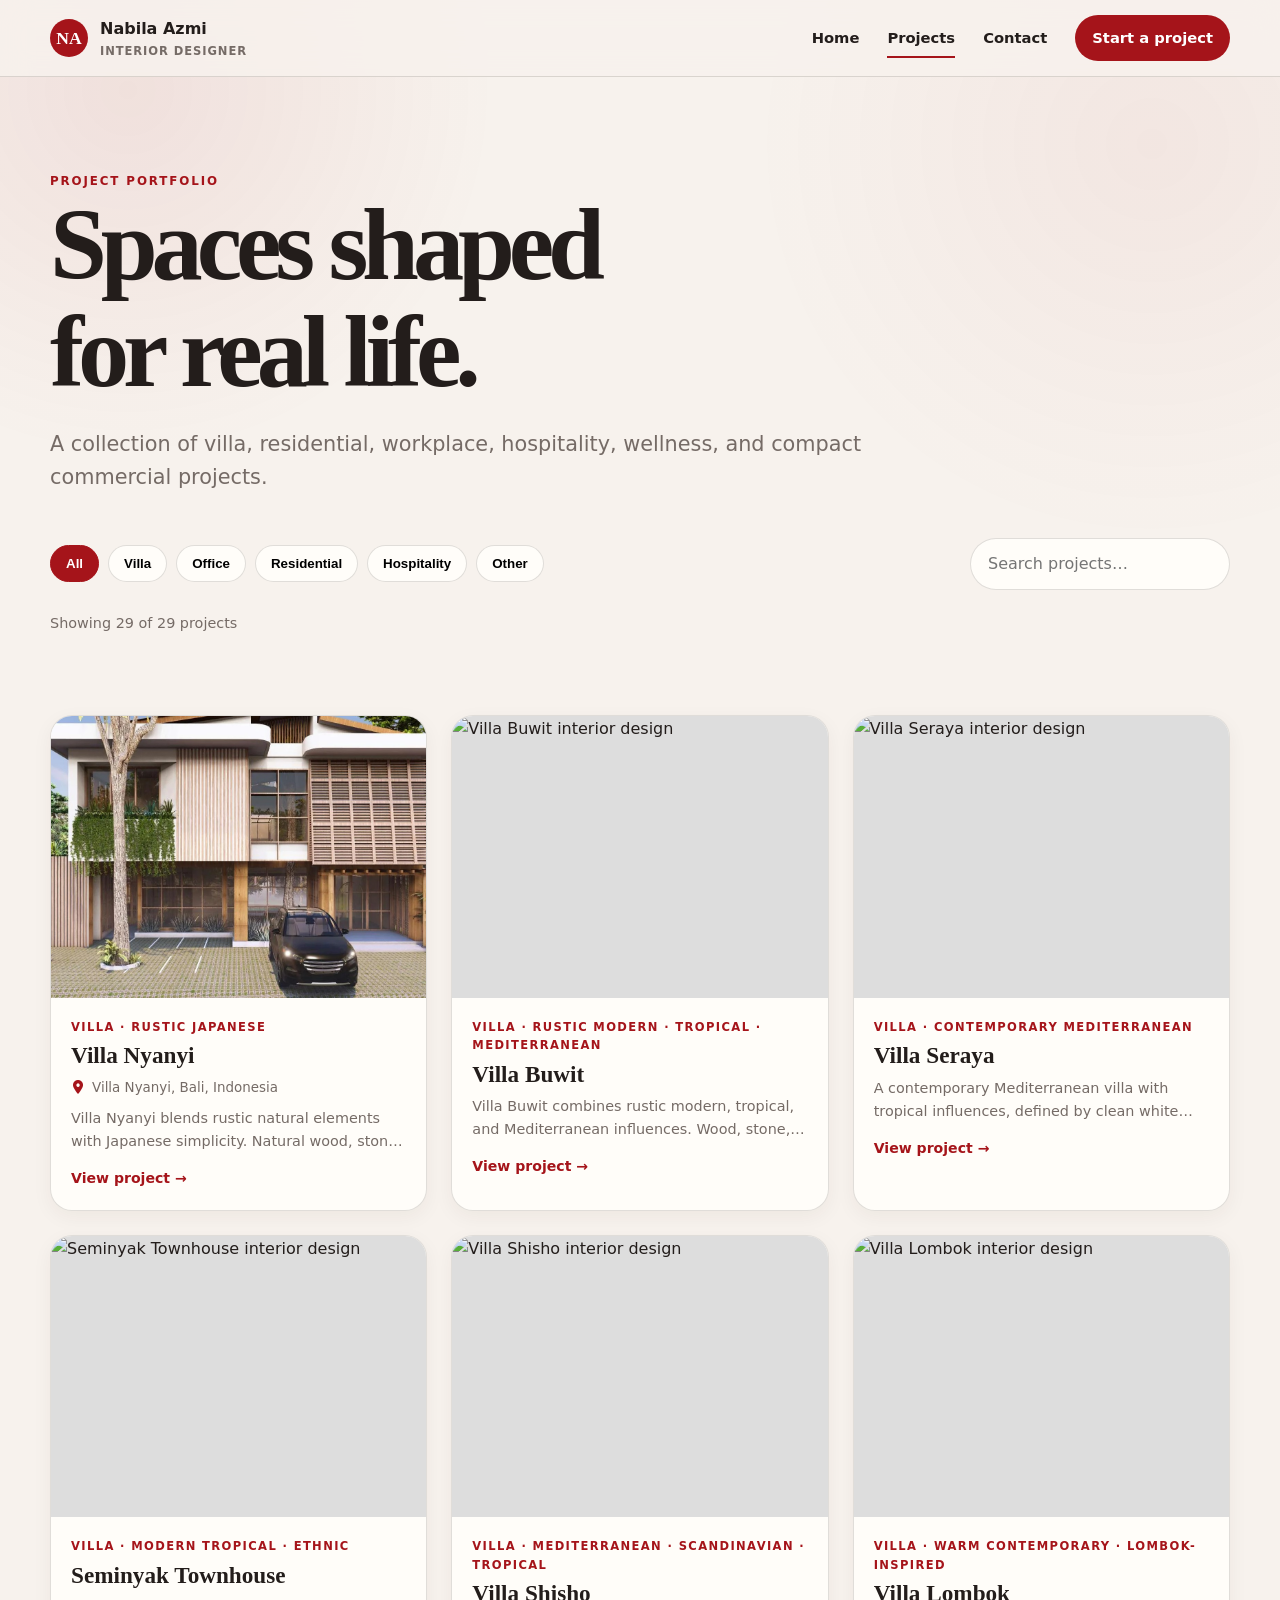
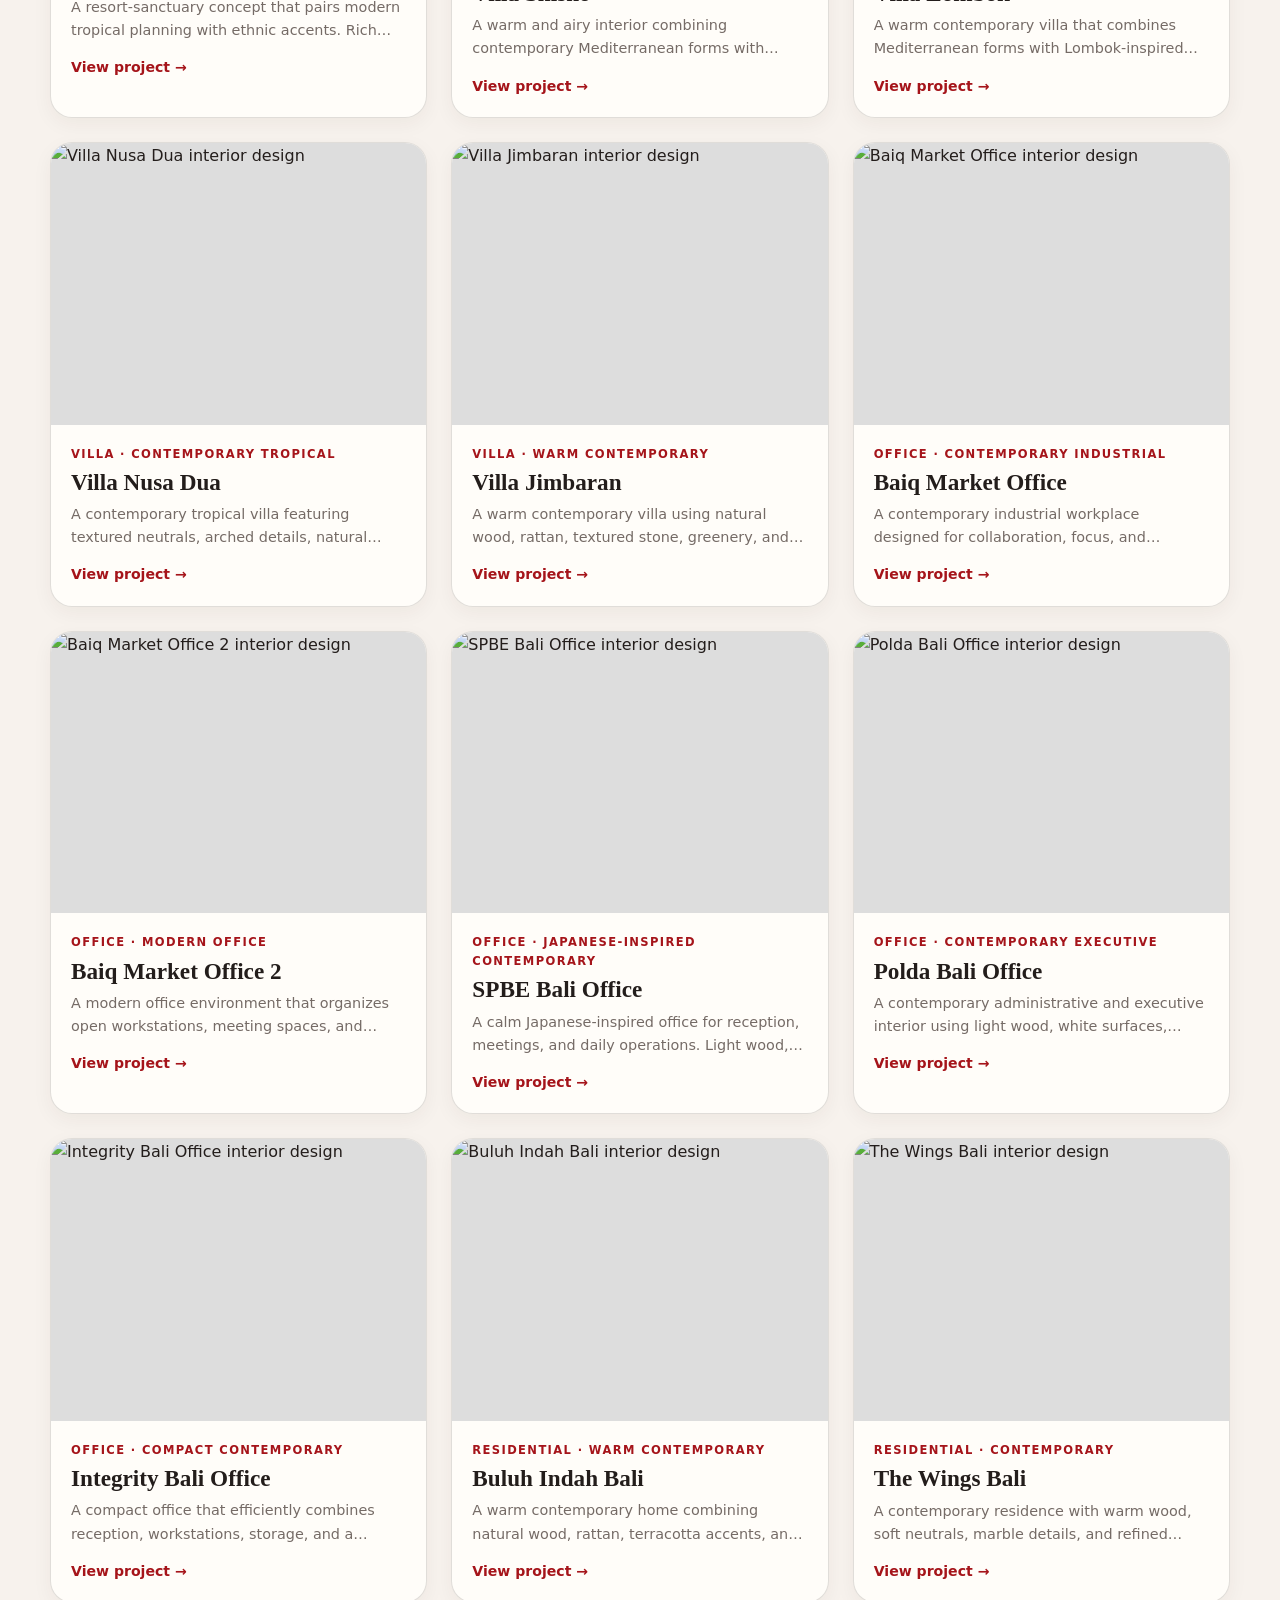
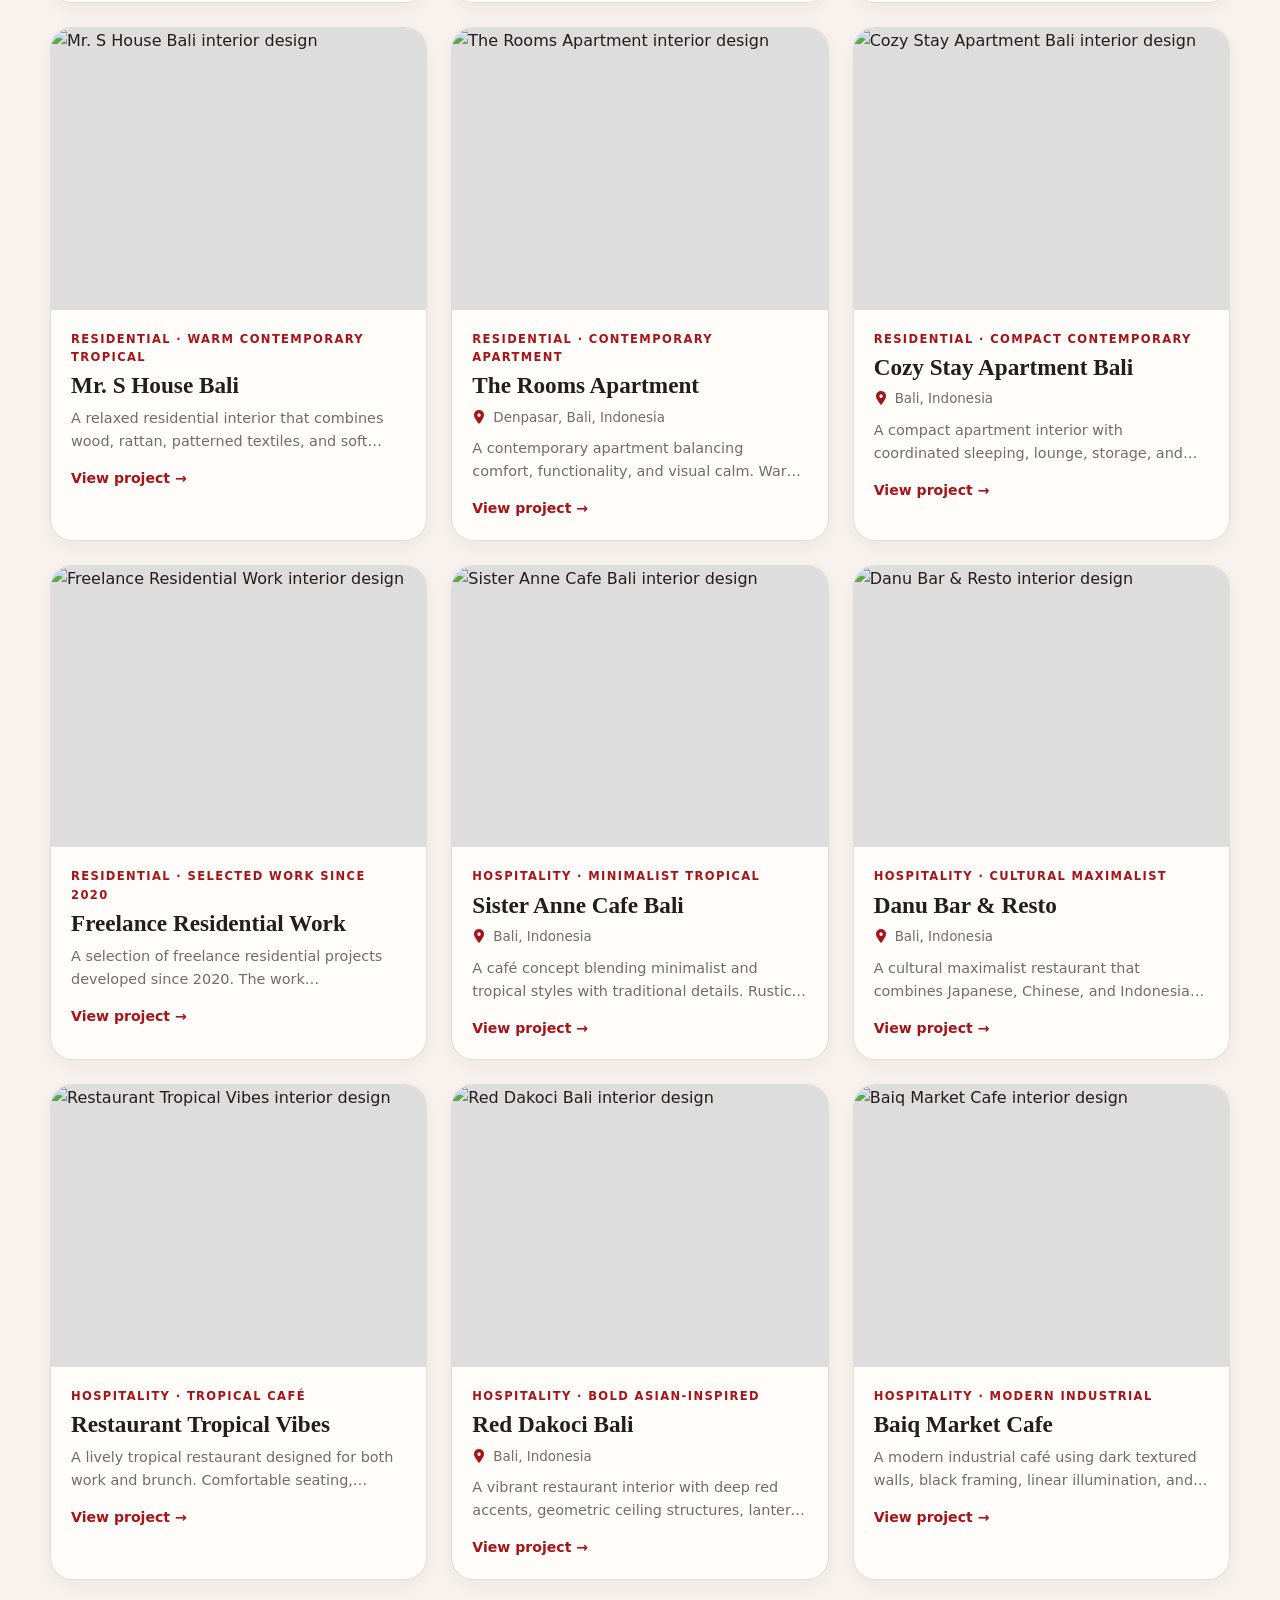
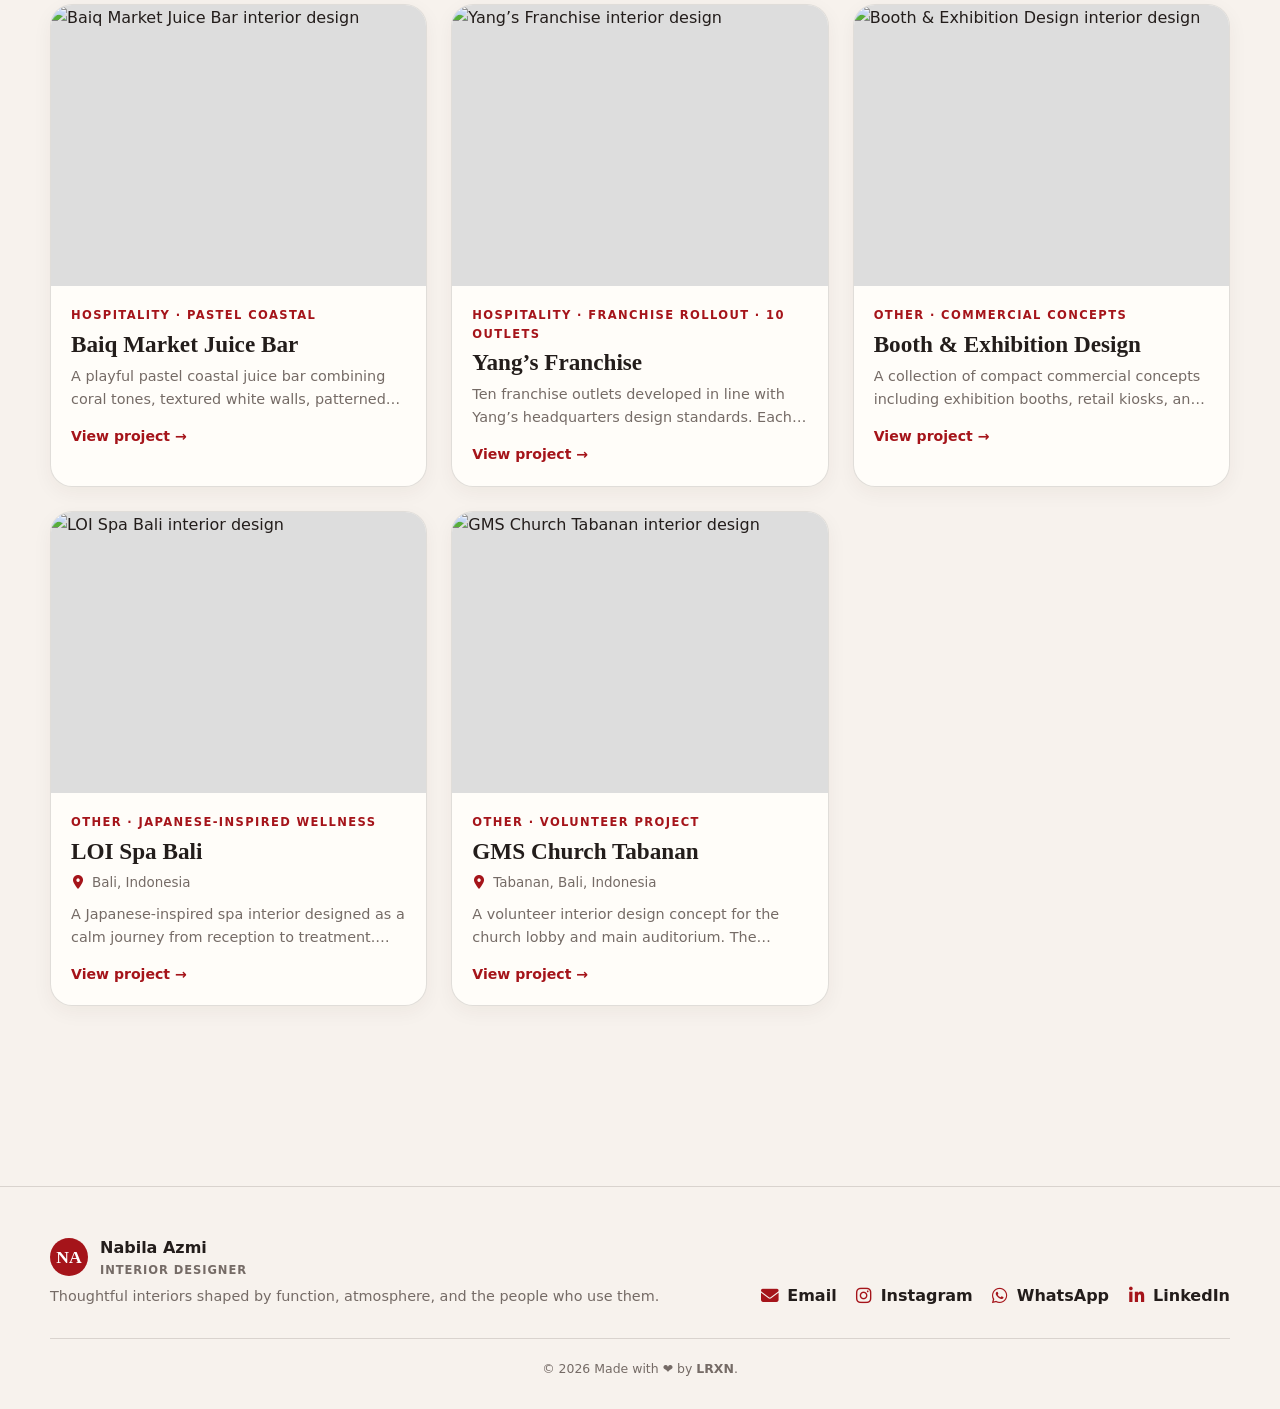
==== projects/index.html @ 2427ec19 "Project location update" ====
<!doctype html>
<html lang="en">
 <head>
  <meta charset="utf-8"/>
  <meta content="width=device-width,initial-scale=1" name="viewport"/>
  <meta content="Explore villa, office, residential, hospitality, and commercial interior design projects by Nabila Azmi." name="description"/>
  <meta content="#a5141a" name="theme-color"/>
  <title>
   Projects — Nabila Azmi
  </title>
  <link href="/assets/styles.css" rel="stylesheet"/>
  <link
   href="https://cdn.jsdelivr.net/npm/@fortawesome/fontawesome-free@6.7.2/css/all.min.css"
   rel="stylesheet"
  />
 </head>
 <body>
  <!-- Site header and navigation -->
  <header class="site-header">
   <div class="container nav">
    <a class="brand" href="/">
     <span class="brand-mark">
      NA
     </span>
     <span>
      Nabila Azmi
      <small>
       Interior Designer
      </small>
     </span>
    </a>
    <button aria-expanded="false" aria-label="Open navigation" class="menu-btn">
     ☰
    </button>
    <nav aria-label="Primary navigation" class="nav-links">
     <a href="/">
      Home
     </a>
     <a aria-current="page" href="/projects/">
      Projects
     </a>
     <a href="/contact/">
      Contact
     </a>
     <a class="nav-cta" href="/contact/">
      Start a project
     </a>
    </nav>
   </div>
  </header>
  <main>
   <!-- Page Hero -->
   <section class="page-hero">
    <div class="container">
     <div class="eyebrow">
      Project portfolio
     </div>
     <h1>
      Spaces shaped for real life.
     </h1>
     <p class="lead">
      A collection of villa, residential, workplace, hospitality, wellness, and compact commercial projects.
     </p>
     <div class="project-toolbar">
      <div aria-label="Filter projects" class="filters" id="projectFilters" role="group">
       <!-- Category buttons are generated automatically from assets/projects.js. -->
      </div>
      <input aria-label="Search projects" class="search" id="projectSearch" placeholder="Search projects…" type="search"/>
     </div>
     <div class="results-count" id="resultsCount">
     </div>
    </div>
   </section>
   <!-- Section -->
   <section class="section" style="padding-top:25px">
    <div class="container">
     <div class="project-grid" id="projectGrid">
     </div>
    </div>
   </section>
  </main>
  <dialog class="dialog" id="projectDialog">
   <button aria-label="Close project" class="dialog-close">
    ×
   </button>
   <div class="dialog-layout">
    <div class="dialog-gallery">
     <div class="dialog-main">
      <img alt="" id="dialogImage"/>
     </div>
     <div class="thumbs" id="dialogThumbs">
     </div>
    </div>
    <div class="dialog-copy">
     <div class="project-meta" id="dialogCategory">
     </div>
     <h2 id="dialogTitle">
     </h2>
     <span class="dialog-style" id="dialogStyle">
     </span>
     <a
        class="dialog-location"
        hidden
        id="dialogLocation"
        target="_blank"
        rel="noopener noreferrer"
        aria-label="Open project location in Google Maps"
        >
        <i aria-hidden="true" class="fa-solid fa-location-dot"></i>
        <span></span>
     </a>
     <p id="dialogDescription">
     </p>
     <div class="dialog-nav">
      <button aria-label="Previous project" class="icon-btn" id="prevProject">
       ←
      </button>
      <button aria-label="Next project" class="icon-btn" id="nextProject">
       →
      </button>
     </div>
    </div>
   </div>
  </dialog>
  <!-- Site footer -->
  <footer class="footer">
   <div class="container">
    <div class="footer-grid">
     <div>
      <a class="brand" href="/">
       <span class="brand-mark">
        NA
       </span>
       <span>
        Nabila Azmi
        <small>
         Interior Designer
        </small>
       </span>
      </a>
      <p>
       Thoughtful interiors shaped by function, atmosphere, and the people who use them.
      </p>
     </div>
     <div aria-label="Social links" class="socials">
      <a aria-label="Send Nabila an email" href="mailto:nabilaazmidew770@gmail.com">
       <i aria-hidden="true" class="fa-solid fa-envelope"></i>
       <span>Email</span>
      </a>
      <a aria-label="Visit Nabila's Instagram" href="https://instagram.com/nbilaazmiii" rel="noopener noreferrer" target="_blank">
       <i aria-hidden="true" class="fa-brands fa-instagram"></i>
       <span>Instagram</span>
      </a>
      <a aria-label="Contact Nabila on WhatsApp" href="https://wa.me/6281224965706" rel="noopener noreferrer" target="_blank">
       <i aria-hidden="true" class="fa-brands fa-whatsapp"></i>
       <span>WhatsApp</span>
      </a>
      <a aria-label="Visit Nabila's LinkedIn profile" href="https://www.linkedin.com/in/nabila-azmi-10a50522a/" rel="noopener noreferrer" target="_blank">
       <i aria-hidden="true" class="fa-brands fa-linkedin-in"></i>
       <span>LinkedIn</span>
      </a>
     </div>
    </div>
    <div class="copyright">
     ©
     <span data-year="">
     </span>
     Made with ❤️ by <a href="https://www.instagram.com/larxion0/" target="_blank">LRXN</a>.
    </div>
   </div>
  </footer>
  <script src="/assets/projects.js">
  </script>
  <script src="/assets/script.js">
  </script>
 </body>
</html>
---- assets/styles.css ----
:root {
  --bg: #f7f2ed;
  --surface: #fffdf9;
  --text: #231d1b;
  --muted: #756b66;
  --accent: #a5141a;
  --accent-dark: #781014;
  --line: rgba(35,29,27,.14);
  --shadow: 0 20px 55px rgba(55,25,19,.12);
  --radius: 24px;
  --max: 1180px;
}

* {
  box-sizing:border-box
}

html {
  scroll-behavior:smooth
}

body {
  margin: 0;
  background: var(--bg);
  color: var(--text);
  font-family: Inter,ui-sans-serif,system-ui,-apple-system,BlinkMacSystemFont,"Segoe UI",sans-serif;
  line-height:1.6
}

body::before {
  content: "";
  position: fixed;
  inset: 0;
  pointer-events: none;
  z-index: -2;
  background:radial-gradient(circle at 10% 10%,rgba(165,20,26,.08),transparent 23rem),radial-gradient(circle at 90% 16%,rgba(165,20,26,.05),transparent 25rem)
}

a {
  color: inherit;
  text-decoration:none
}

img {
  max-width: 100%;
  display:block
}

.container {
  width: min(calc(100% - 40px),var(--max));
  margin-inline:auto
}

.eyebrow {
  text-transform: uppercase;
  letter-spacing: .16em;
  font-size: .74rem;
  font-weight: 800;
  color:var(--accent)
}

h1,h2,h3 {
  font-family: Georgia,"Times New Roman",serif;
  line-height: 1.05;
  margin:0
}

h1 {
  font-size: clamp(3.2rem,8vw,7.4rem);
  letter-spacing:-.06em
}

h2 {
  font-size: clamp(2.2rem,5vw,4rem);
  letter-spacing:-.04em
}

h3 {
  font-size:1.45rem
}

.lead {
  font-size: clamp(1.05rem,2vw,1.3rem);
  color: var(--muted);
  max-width:62ch
}

.section {
  padding:100px 0
}

.section-head {
  display: flex;
  align-items: end;
  justify-content: space-between;
  gap: 30px;
  margin-bottom:42px
}

.section-head p {
  max-width: 48ch;
  color: var(--muted);
  margin:0
}

.site-header {
  position: sticky;
  top: 0;
  z-index: 40;
  background: rgba(247,242,237,.86);
  backdrop-filter: blur(15px);
  border-bottom:1px solid var(--line)
}

.nav {
  height: 76px;
  display: flex;
  align-items: center;
  justify-content:space-between
}

.brand {
  display: flex;
  align-items: center;
  gap: 12px;
  font-weight:800
}

.brand-mark {
  width: 38px;
  height: 38px;
  border-radius: 50%;
  background: var(--accent);
  color: white;
  display: grid;
  place-items: center;
  font-family: Georgia,serif;
  font-size:1.1rem
}

.brand small {
  display: block;
  color: var(--muted);
  font-weight: 600;
  font-size: .72rem;
  letter-spacing: .08em;
  text-transform:uppercase
}

.nav-links {
  display: flex;
  align-items: center;
  gap: 28px;
  font-weight: 700;
  font-size:.92rem
}

.nav-links a {
  position:relative
}

.nav-links a::after {
  content: "";
  position: absolute;
  left: 0;
  right: 100%;
  bottom: -8px;
  height: 2px;
  background: var(--accent);
  transition:.25s
}

.nav-links a:hover::after,.nav-links a[aria-current="page"]::after {
  right:0
}

.nav-cta {
  background: var(--accent);
  color: white!important;
  padding: 11px 17px;
  border-radius:999px
}

.nav-cta::after {
  display:none
}

.menu-btn {
  display: none;
  background: none;
  border: 0;
  font-size:1.5rem
}

.hero {
  min-height: calc(100vh - 76px);
  display: grid;
  align-items: center;
  padding: 70px 0 90px;
  overflow:hidden
}

.hero-grid {
  display: grid;
  grid-template-columns: 1.02fr .98fr;
  gap: 65px;
  align-items:center
}

.hero h1 em {
  color: var(--accent);
  font-weight:400
}

.hero-copy p {
  margin:26px 0 32px
}

.actions {
  display: flex;
  gap: 12px;
  flex-wrap:wrap
}

.btn {
  display: inline-flex;
  align-items: center;
  justify-content: center;
  gap: 9px;
  padding: 14px 20px;
  border-radius: 999px;
  font-weight: 800;
  border: 1px solid var(--text);
  transition: .25s;
  cursor:pointer
}

.btn-primary {
  background: var(--accent);
  border-color: var(--accent);
  color:white
}

.btn:hover {
  transform: translateY(-2px);
  box-shadow:0 12px 25px rgba(72,28,24,.14)
}

.btn-ghost {
  background:transparent
}

.hero-collage {
  position: relative;
  height:min(67vw,660px)
}

.hero-card {
  position: absolute;
  border-radius: 30px;
  overflow: hidden;
  box-shadow: var(--shadow);
  border: 8px solid var(--surface);
  background:#ddd
}

.hero-card img {
  width: 100%;
  height: 100%;
  object-fit:cover
}

.hero-card.one {
  width: 72%;
  height: 70%;
  right: 0;
  top:0
}

.hero-card.two {
  width: 54%;
  height: 49%;
  left: 0;
  bottom:2%
}

.hero-card.three {
  width: 42%;
  height: 38%;
  right: 5%;
  bottom:0
}

.hero-badge {
  position: absolute;
  left: 4%;
  top: 4%;
  width: 132px;
  height: 132px;
  background: var(--accent);
  color: #fff;
  border-radius: 50%;
  display: grid;
  place-items: center;
  text-align: center;
  font-family: Georgia,serif;
  font-style: italic;
  transform: rotate(-9deg);
  box-shadow:var(--shadow)
}

.dot-band {
  background-color: var(--accent);
  background-image: radial-gradient(rgba(255,255,255,.12) 1px,transparent 1px);
  background-size: 18px 18px;
  color: #fff;
  padding:34px 0
}

.stats {
  display: grid;
  grid-template-columns: repeat(4,1fr);
  gap:20px
}

.stat strong {
  display: block;
  font-family: Georgia,serif;
  font-size:2.25rem
}

.stat span {
  opacity: .82;
  font-size:.9rem
}

.about-grid {
  display: grid;
  grid-template-columns: .78fr 1.22fr;
  gap: 70px;
  align-items:center
}

.portrait {
  position: relative;
}

.portrait::before {
  content: "";
  position: absolute;
  inset: 10px;
  border: 5px solid var(--accent);
  border-radius: 32px;
}

.portrait img {
  position: relative;
  border-radius: 32px;
  aspect-ratio: 4/5;
  object-fit: cover;
  filter: saturate(.85);
  box-shadow:var(--shadow)
}

.about-copy h2 {
  margin:10px 0 25px
}

.capabilities {
  display: grid;
  grid-template-columns: repeat(2,1fr);
  gap: 13px;
  margin-top:32px
}

.capability {
  padding: 18px;
  border: 1px solid var(--line);
  background: rgba(255,255,255,.55);
  border-radius:16px
}

.capability strong {
  display: block;
  margin-bottom:4px
}

.capability span {
  font-size: .9rem;
  color:var(--muted)
}

.project-grid {
  display: grid;
  grid-template-columns: repeat(3,1fr);
  gap:24px
}

.project-card {
  border: 1px solid var(--line);
  border-radius: 22px;
  overflow: hidden;
  background: var(--surface);
  box-shadow: 0 6px 20px rgba(50,30,24,.05);
  transition: .28s;
  cursor:pointer
}

.project-card:hover {
  transform: translateY(-6px);
  box-shadow:var(--shadow)
}

.project-media {
  aspect-ratio: 4/3;
  overflow: hidden;
  background:#ddd
}

.project-media img {
  width: 100%;
  height: 100%;
  object-fit: cover;
  transition:.5s
}

.project-card:hover .project-media img {
  transform:scale(1.04)
}

.project-body {
  padding:20px
}

.project-meta {
  font-size: .72rem;
  text-transform: uppercase;
  letter-spacing: .12em;
  color: var(--accent);
  font-weight: 800;
  margin-bottom:7px
}

.project-body p {
  color: var(--muted);
  font-size: .9rem;
  margin: 9px 0 0;
  display: -webkit-box;
  -webkit-line-clamp: 2;
  -webkit-box-orient: vertical;
  overflow:hidden
}

.view-link {
  margin-top: 14px;
  font-weight: 800;
  font-size: .88rem;
  color:var(--accent)
}

.experience {
  display: grid;
  grid-template-columns: .8fr 1.2fr;
  gap:65px
}

.timeline {
  border-left: 1px solid var(--line);
  padding-left:30px
}

.timeline-item {
  position: relative;
  padding:0 0 31px
}

.timeline-item::before {
  content: "";
  position: absolute;
  left: -36px;
  top: 7px;
  width: 11px;
  height: 11px;
  border-radius: 50%;
  background: var(--accent);
  box-shadow:0 0 0 6px var(--bg)
}

.timeline-item small {
  color: var(--accent);
  font-weight:800
}

.timeline-item h3 {
  font-size: 1.25rem;
  margin:5px 0
}

.timeline-item p {
  color: var(--muted);
  margin:0
}

.cta-panel {
  background: var(--text);
  color: white;
  border-radius: 34px;
  padding: clamp(35px,6vw,70px);
  display: grid;
  grid-template-columns: 1.2fr .8fr;
  gap: 30px;
  align-items: end;
  overflow: hidden;
  position:relative
}

.cta-panel::after {
  content: "";
  position: absolute;
  width: 320px;
  height: 320px;
  border: 70px solid rgba(255,255,255,.05);
  border-radius: 50%;
  right: -100px;
  top:-120px
}

.cta-panel p {
  color: rgba(255,255,255,.68);
  max-width:54ch
}

.cta-panel .actions {
  justify-content:flex-end
}

.cta-panel .btn {
  border-color: white;
  color:white
}

.cta-panel .btn-primary {
  border-color:var(--accent)
}

.page-hero {
  padding:95px 0 55px
}

.page-hero h1 {
  max-width:12ch
}

.page-hero .lead {
  margin-top:22px
}

.filters {
  display: flex;
  gap: 9px;
  flex-wrap: wrap;
  margin:30px 0
}

.filter-btn {
  border: 1px solid var(--line);
  background: var(--surface);
  padding: 10px 15px;
  border-radius: 999px;
  font-weight: 800;
  cursor:pointer
}

.filter-btn.active {
  background: var(--accent);
  color: #fff;
  border-color:var(--accent)
}

.project-toolbar {
  display: flex;
  justify-content: space-between;
  align-items: center;
  gap:20px
}

.search {
  min-width: 260px;
  border: 1px solid var(--line);
  border-radius: 999px;
  background: var(--surface);
  padding: 12px 17px;
  font:inherit
}

.results-count {
  color: var(--muted);
  font-size:.9rem
}

.dialog {
  width: min(1100px, calc(100vw - 32px));
  height: min(720px, calc(100dvh - 32px));
  max-height: none;
  padding: 0;
  border: 0;
  border-radius: 28px;
  background: var(--surface);
  box-shadow: 0 30px 100px rgba(0, 0, 0, 0.32);
  overflow: hidden;
}

.dialog::backdrop {
  background: rgba(24, 15, 14, 0.72);
  backdrop-filter: blur(4px);
}

html.dialog-open {
  overflow: hidden;
  overscroll-behavior: none;
}

body.dialog-open {
  position: fixed;
  inset: 0;
  width: 100%;
  overflow: hidden;
  overscroll-behavior: none;
}

.dialog-close {
  position: absolute;
  right: 15px;
  top: 15px;
  z-index: 3;
  width: 42px;
  height: 42px;
  border-radius: 50%;
  border: 0;
  background: rgba(255, 255, 255, 0.9);
  font-size: 1.35rem;
  cursor: pointer;
}

.dialog-layout {
  display: grid;
  grid-template-columns: minmax(0, 1.65fr) minmax(340px, 0.75fr);
  height: 100%;
  min-height: 0;
}

.dialog-gallery {
  display: flex;
  flex-direction: column;
  min-width: 0;
  min-height: 0;
  overflow: hidden;
  overscroll-behavior: contain;
  touch-action: none;
  background: #171311;
}

.dialog-main {
  flex: 1;
  min-width: 0;
  min-height: 0;
  display: grid;
  place-items: center;
  overflow: hidden;
  cursor: ns-resize;
}

.dialog-main img {
  width: 100%;
  height: 100%;
  object-fit: contain;
}

.thumbs {
  display: flex;
  flex-shrink: 0;
  gap: 7px;
  padding: 10px;
  overflow-x: auto;
  overflow-y: hidden;
  overscroll-behavior-inline: contain;
}

.thumb {
  width: 78px;
  height: 56px;
  flex: 0 0 auto;
  border: 2px solid transparent;
  padding: 0;
  border-radius: 8px;
  overflow: hidden;
  cursor: pointer;
  background: #333;
}

.thumb.active {
  border-color: #fff;
}

.thumb img {
  width: 100%;
  height: 100%;
  object-fit: cover;
}

.dialog-copy {
  display: grid;
  grid-template-rows: auto auto auto auto minmax(0, 1fr) auto;
  min-width: 0;
  min-height: 0;
  padding: 55px 36px 28px;
  overflow: hidden;
}

.dialog-copy h2 {
  font-size: clamp(2rem, 3vw, 2.5rem);
  line-height: 1;
  overflow-wrap: normal;
}

.dialog-copy p {
  min-height: 0;
  margin: 0;
  padding-right: 8px;
  overflow-y: auto;
  overflow-x: hidden;
  overscroll-behavior: contain;
  scrollbar-gutter: stable;
  touch-action: pan-y;
  color: var(--muted);
}

.dialog-style {
  display: inline-block;
  margin: 16px 0;
  padding: 7px 10px;
  background: rgba(165, 20, 26, 0.08);
  color: var(--accent);
  border-radius: 8px;
  font-size: 0.8rem;
  font-weight: 800;
}

.dialog-nav {
  display: flex;
  flex-shrink: 0;
  gap: 8px;
  margin-top: 0;
  padding-top: 20px;
  background: var(--surface);
}

.icon-btn {
  width: 44px;
  height: 44px;
  border-radius: 50%;
  border: 1px solid var(--line);
  background: transparent;
  cursor: pointer;
  font-size: 1.1rem;
}

.contact-grid {
  display: grid;
  grid-template-columns: .8fr 1.2fr;
  gap: 70px;
  align-items:start
}

.contact-grid-details {
  grid-template-columns: minmax(0, .9fr) minmax(360px, 1.1fr);
  align-items: stretch;
}

.contact-intro {
  padding: 24px 0;
}

.contact-panel {
  background: var(--surface);
  border: 1px solid var(--line);
  padding: 38px;
  border-radius: 26px;
  box-shadow: var(--shadow);
}

.contact-panel .contact-list {
  margin-bottom: 0;
}

.contact-panel .contact-item:first-child {
  border-top: 0;
}

.contact-panel .contact-item {
  padding-left: 0;
  padding-right: 0;
}

.contact-list {
  display: grid;
  gap: 18px;
  margin:30px 0
}

.contact-item {
  padding: 20px;
  border-top:1px solid var(--line)
}

.contact-item span {
  display: block;
  color: var(--muted);
  font-size:.85rem
}

.contact-item a,.contact-item strong {
  font-weight: 800;
  font-size:1.08rem
}

.contact-form {
  background: var(--surface);
  border: 1px solid var(--line);
  padding: 32px;
  border-radius: 26px;
  box-shadow:var(--shadow)
}

.field-grid {
  display: grid;
  grid-template-columns: repeat(2,1fr);
  gap:17px
}

.field {
  display: grid;
  gap: 7px;
  margin-bottom:17px
}

.field.full {
  grid-column:1/-1
}

.field label {
  font-weight: 800;
  font-size:.86rem
}

.field input,.field textarea,.field select {
  width: 100%;
  border: 1px solid var(--line);
  background: #fff;
  padding: 13px 14px;
  border-radius: 12px;
  font:inherit
}

.field textarea {
  min-height: 155px;
  resize:vertical
}

.form-note {
  font-size: .82rem;
  color: var(--muted);
  margin-top:14px
}

.footer {
  padding: 48px 0 30px;
  border-top: 1px solid var(--line);
  margin-top:80px
}

.footer-grid {
  display: flex;
  align-items: flex-end;
  justify-content: space-between;
  gap:30px
}

.footer p {
  color: var(--muted);
  font-size: .9rem;
  margin:6px 0 0
}

.socials {
  display: flex;
  gap: 18px;
  font-weight:800
}

.copyright {
  text-align: center;
  color: var(--muted);
  font-size: .78rem;
  border-top: 1px solid var(--line);
  padding-top: 20px;
  margin-top:30px
}

.reveal {
  opacity: 0;
  transform: translateY(20px);
  transition:.7s
}

.reveal.visible {
  opacity: 1;
  transform:none
}

.empty-state {
  grid-column: 1/-1;
  padding: 60px;
  text-align: center;
  border: 1px dashed var(--line);
  border-radius: 22px;
  color:var(--muted)
}

@media(max-width:900px) {
  .hero-grid,.about-grid,.experience,.contact-grid,.cta-panel,.dialog-layout {
    grid-template-columns:1fr
  }
  .hero {
    min-height:auto
  }
  .hero-copy {
    padding-top:30px
  }
  .hero-collage {
    height:600px
  }
  .stats {
    grid-template-columns:repeat(2,1fr)
  }
  .project-grid {
    grid-template-columns:repeat(2,1fr)
  }
  .cta-panel .actions {
    justify-content:flex-start
  }
  .dialog {
    width: calc(100vw - 20px);
    height: calc(100dvh - 20px);
  }
  .dialog-layout {
    display: grid;
    grid-template-columns: 1fr;
    grid-template-rows: minmax(280px, 52vh) minmax(0, 1fr);
  }
  .dialog-main {
    min-height: 0;
  }
  .dialog-copy {
    padding: 34px 24px 24px;
  }
  .dialog-copy h2 {
    font-size: 2rem;
  }
  .contact-grid {
    gap:40px
  }
  .contact-panel {
    padding: 28px;
  }
}

@media(max-width:700px) {
  .container {
    width:min(calc(100% - 26px),var(--max))
  }
  .section {
    padding:72px 0
  }
  .nav-links {
    position: absolute;
    top: 76px;
    left: 0;
    right: 0;
    background: var(--surface);
    padding: 25px;
    display: none;
    flex-direction: column;
    align-items: flex-start;
    border-bottom:1px solid var(--line)
  }
  .nav-links.open {
    display:flex
  }
  .menu-btn {
    display:block
  }
  .hero h1 {
    font-size:clamp(3.4rem,16vw,5.3rem)
  }
  .hero-collage {
    height:470px
  }
  .hero-badge {
    width: 96px;
    height: 96px;
    font-size:.82rem
  }
  .section-head {
    display:block
  }
  .section-head p {
    margin-top:16px
  }
  .project-grid {
    grid-template-columns:1fr
  }
  .project-toolbar {
    display:block
  }
  .search {
    width: 100%;
    min-width: 0;
    margin-top:12px
  }
  .field-grid {
    grid-template-columns:1fr
  }
  .footer-grid {
    display:block
  }
  .socials {
    margin-top:20px
  }
  .capabilities {
    grid-template-columns:1fr
  }
}


/* --------------------------------------------------------------------------
   Editable project placeholder
   -------------------------------------------------------------------------- */
.placeholder-card {
  border: 2px dashed var(--accent);
  background: color-mix(in srgb, var(--accent) 4%, var(--surface));
}

.placeholder-card .project-media {
  background: color-mix(in srgb, var(--accent) 8%, var(--surface));
}

.placeholder-badge {
  display: inline-flex;
  align-items: center;
  width: fit-content;
  margin-top: 8px;
  padding: 5px 9px;
  border: 1px solid currentColor;
  border-radius: 999px;
  font-size: 0.72rem;
  font-weight: 700;
  letter-spacing: 0.06em;
  text-transform: uppercase;
}

/* --------------------------------------------------------------------------
   Read-only website text
   Prevent static interface copy from showing a caret or being selected.
   Form controls remain editable so search and contact fields still work.
   -------------------------------------------------------------------------- */
body,
body *:not(input):not(textarea):not(select):not(option) {
  -webkit-user-select: none;
  user-select: none;
  caret-color: transparent;
}

input,
textarea,
select,
option,
[contenteditable="true"] {
  -webkit-user-select: text;
  user-select: text;
  caret-color: auto;
}

img,
svg {
  -webkit-user-drag: none;
  user-drag: none;
}

/* --------------------------------------------------------------------------
   Font Awesome social and contact icons
   -------------------------------------------------------------------------- */
.socials {
  display: flex;
  flex-wrap: wrap;
  align-items: center;
  gap: 18px;
  font-weight: 800;
}

.socials a {
  display: inline-flex;
  align-items: center;
  gap: 8px;
  transition:
    color 0.2s ease,
    transform 0.2s ease;
}

.socials a:hover {
  color: var(--accent);
  transform: translateY(-2px);
}

.socials i {
  width: 18px;
  color: var(--accent);
  font-size: 1.1rem;
  text-align: center;
}

.contact-item span {
  display: flex;
  align-items: center;
  gap: 8px;
}

.contact-item span i {
  width: 18px;
  color: var(--accent);
  font-size: 1rem;
  text-align: center;
}

.contact-item a {
  overflow-wrap: anywhere;
}

.copyright a {
  font-weight: 700;
  transition: color 0.2s ease;
}

.copyright a:hover {
  color: var(--accent);
}

/* --------------------------------------------------------------------------
   Project locations
   Empty location values are hidden automatically by JavaScript.
   -------------------------------------------------------------------------- */
.project-location,
.dialog-location {
  display: flex;
  align-items: center;
  gap: 7px;
  color: var(--muted);
}

.project-location {
  margin-top: 9px;
  font-size: 0.84rem;
}

.dialog-location {
  margin: 0 0 16px;
  font-size: 0.9rem;
}

.project-location i,
.dialog-location i {
  flex: 0 0 auto;
  width: 14px;
  color: var(--accent);
  text-align: center;
}

.dialog-location[hidden] {
  display: none;
}

.dialog-location {
  width: fit-content;
  text-decoration: none;
  cursor: pointer;
  transition:
    color 0.2s ease,
    transform 0.2s ease;
}

.dialog-location:hover {
  color: var(--accent);
  transform: translateX(3px);
}

.dialog-location:hover i {
  color: var(--accent-dark);
}
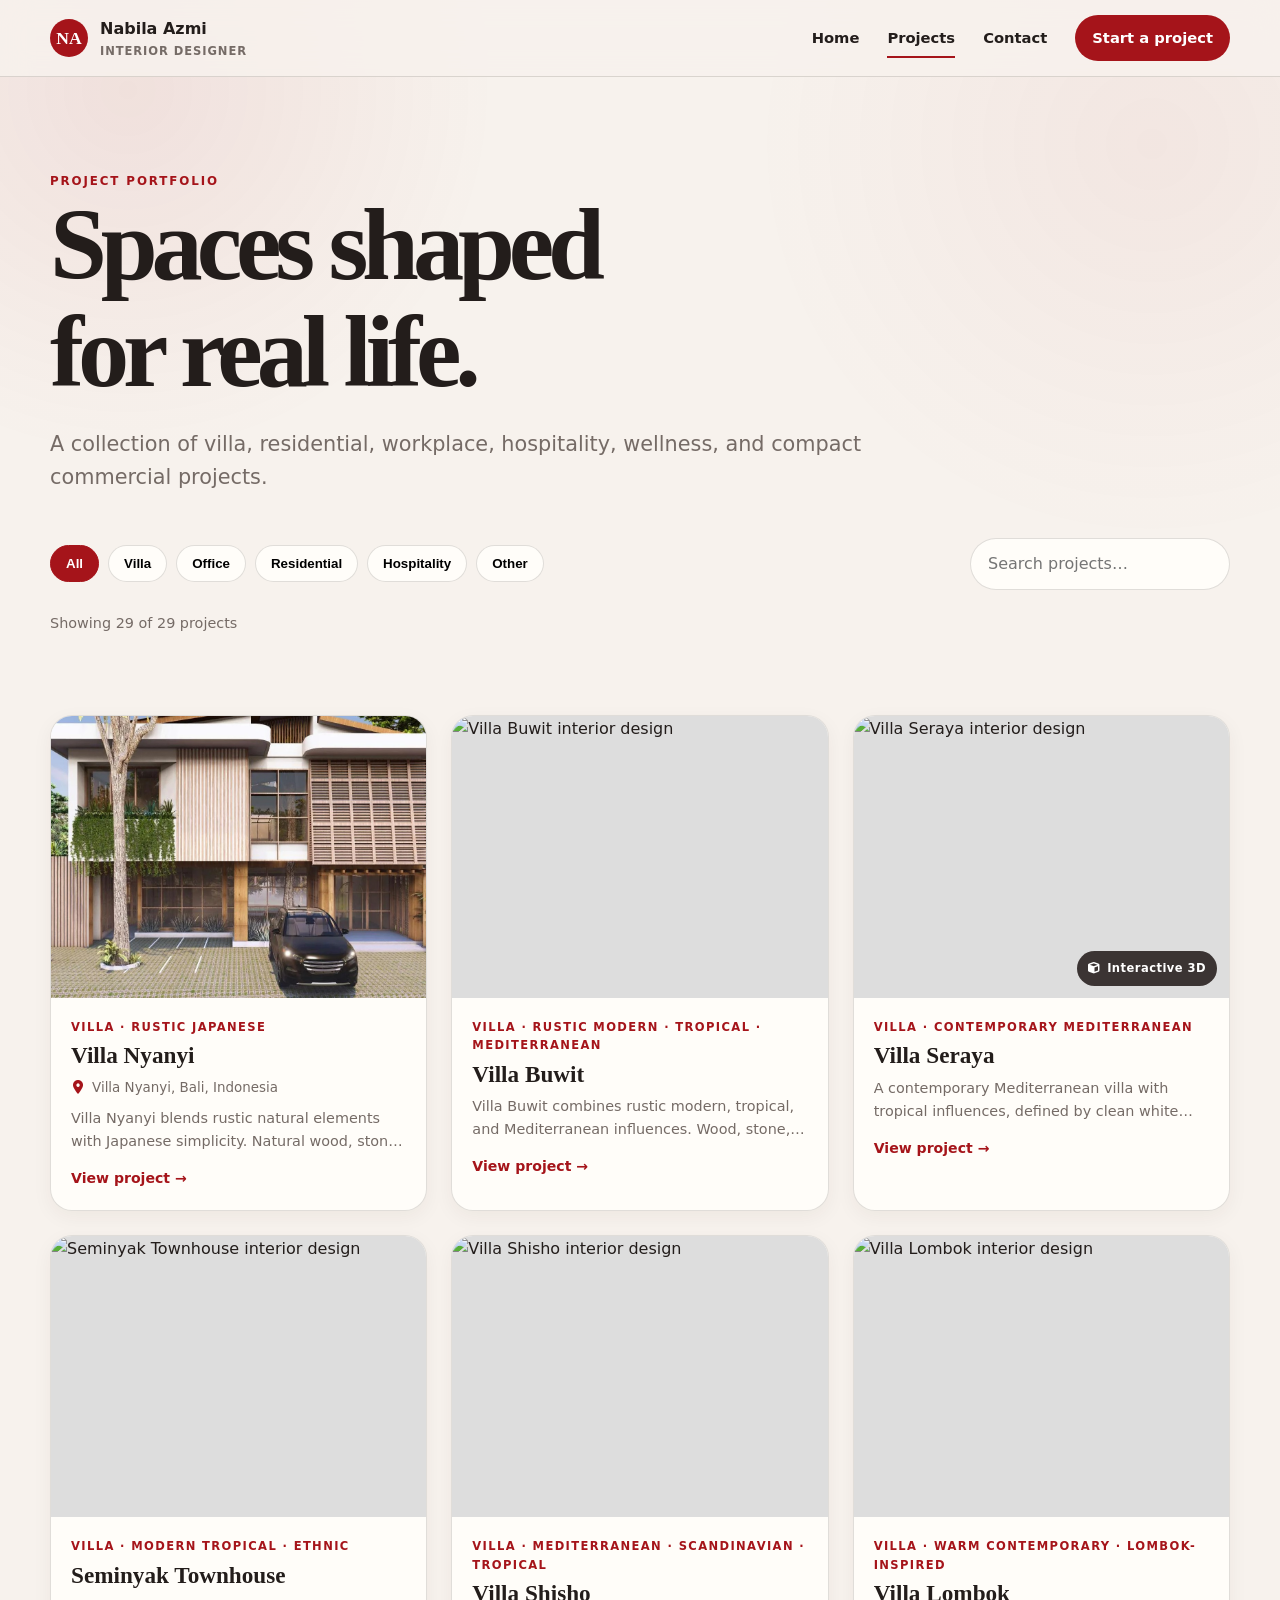
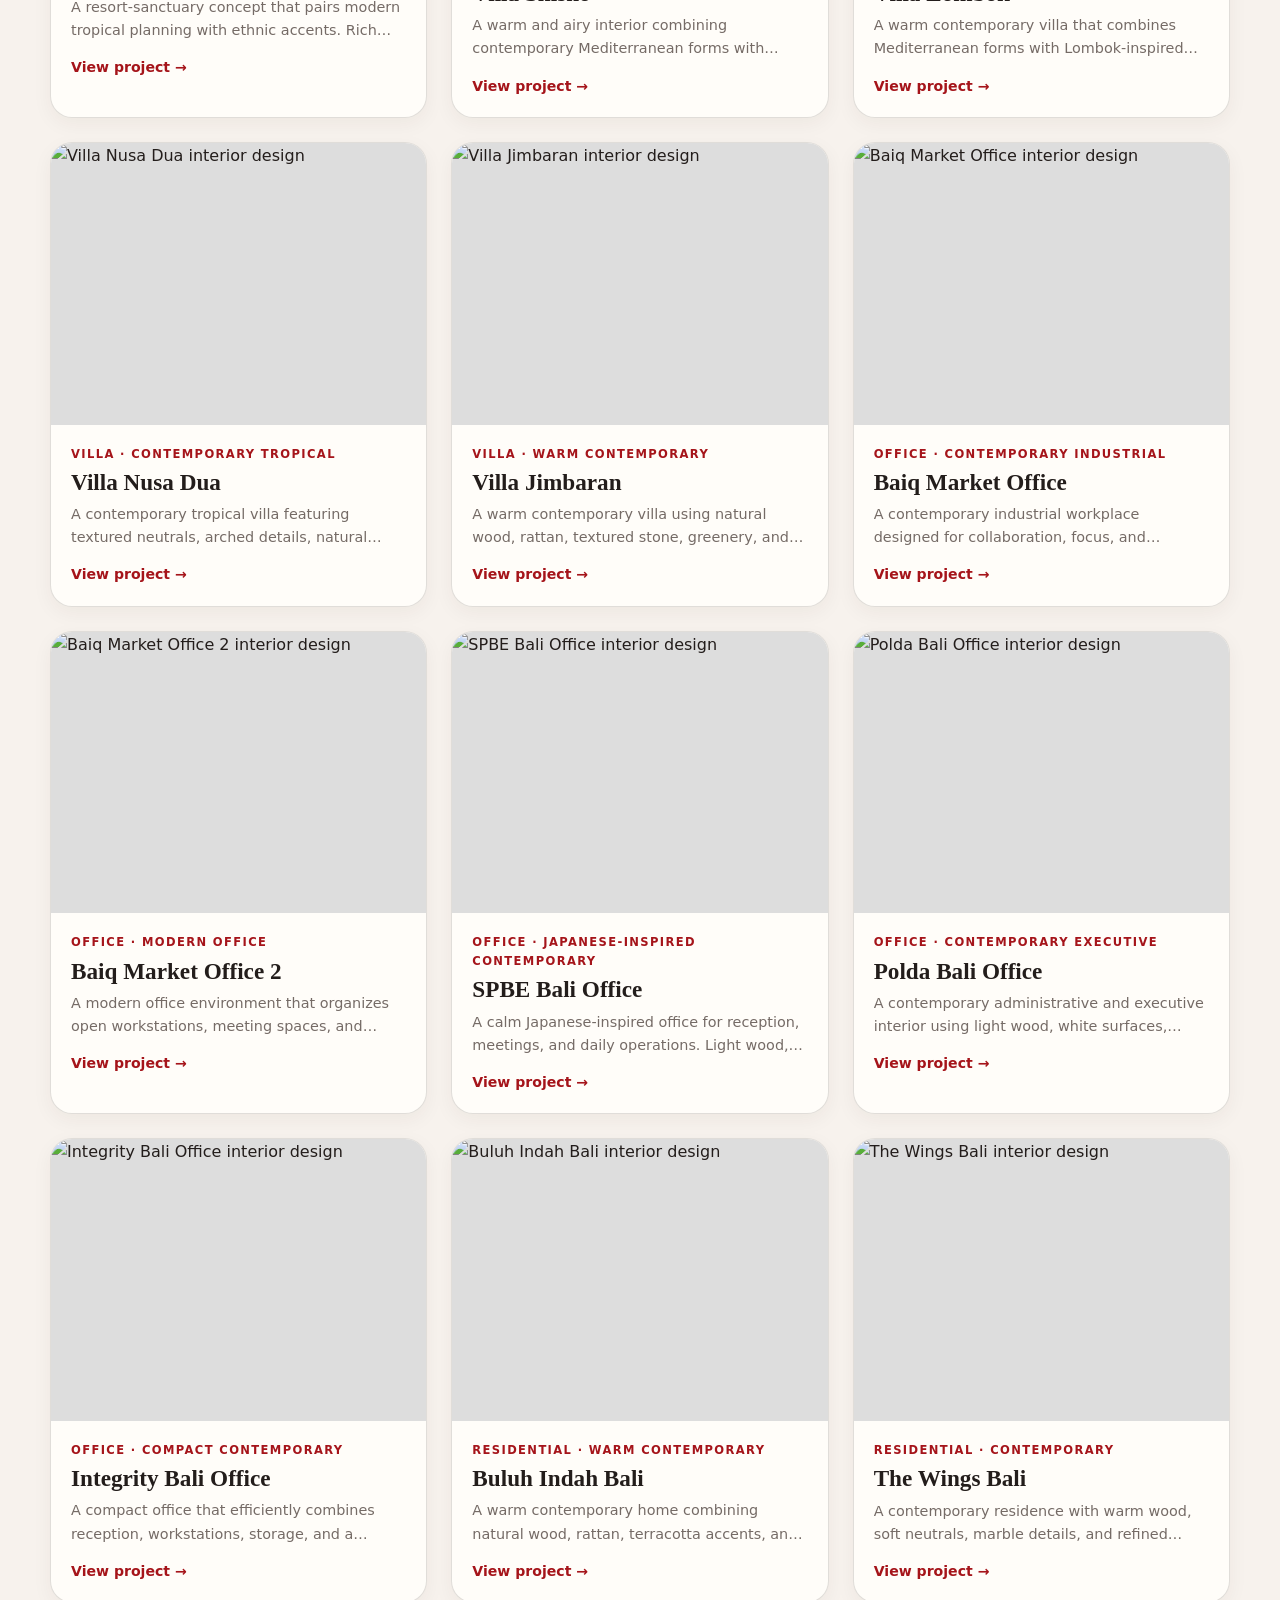
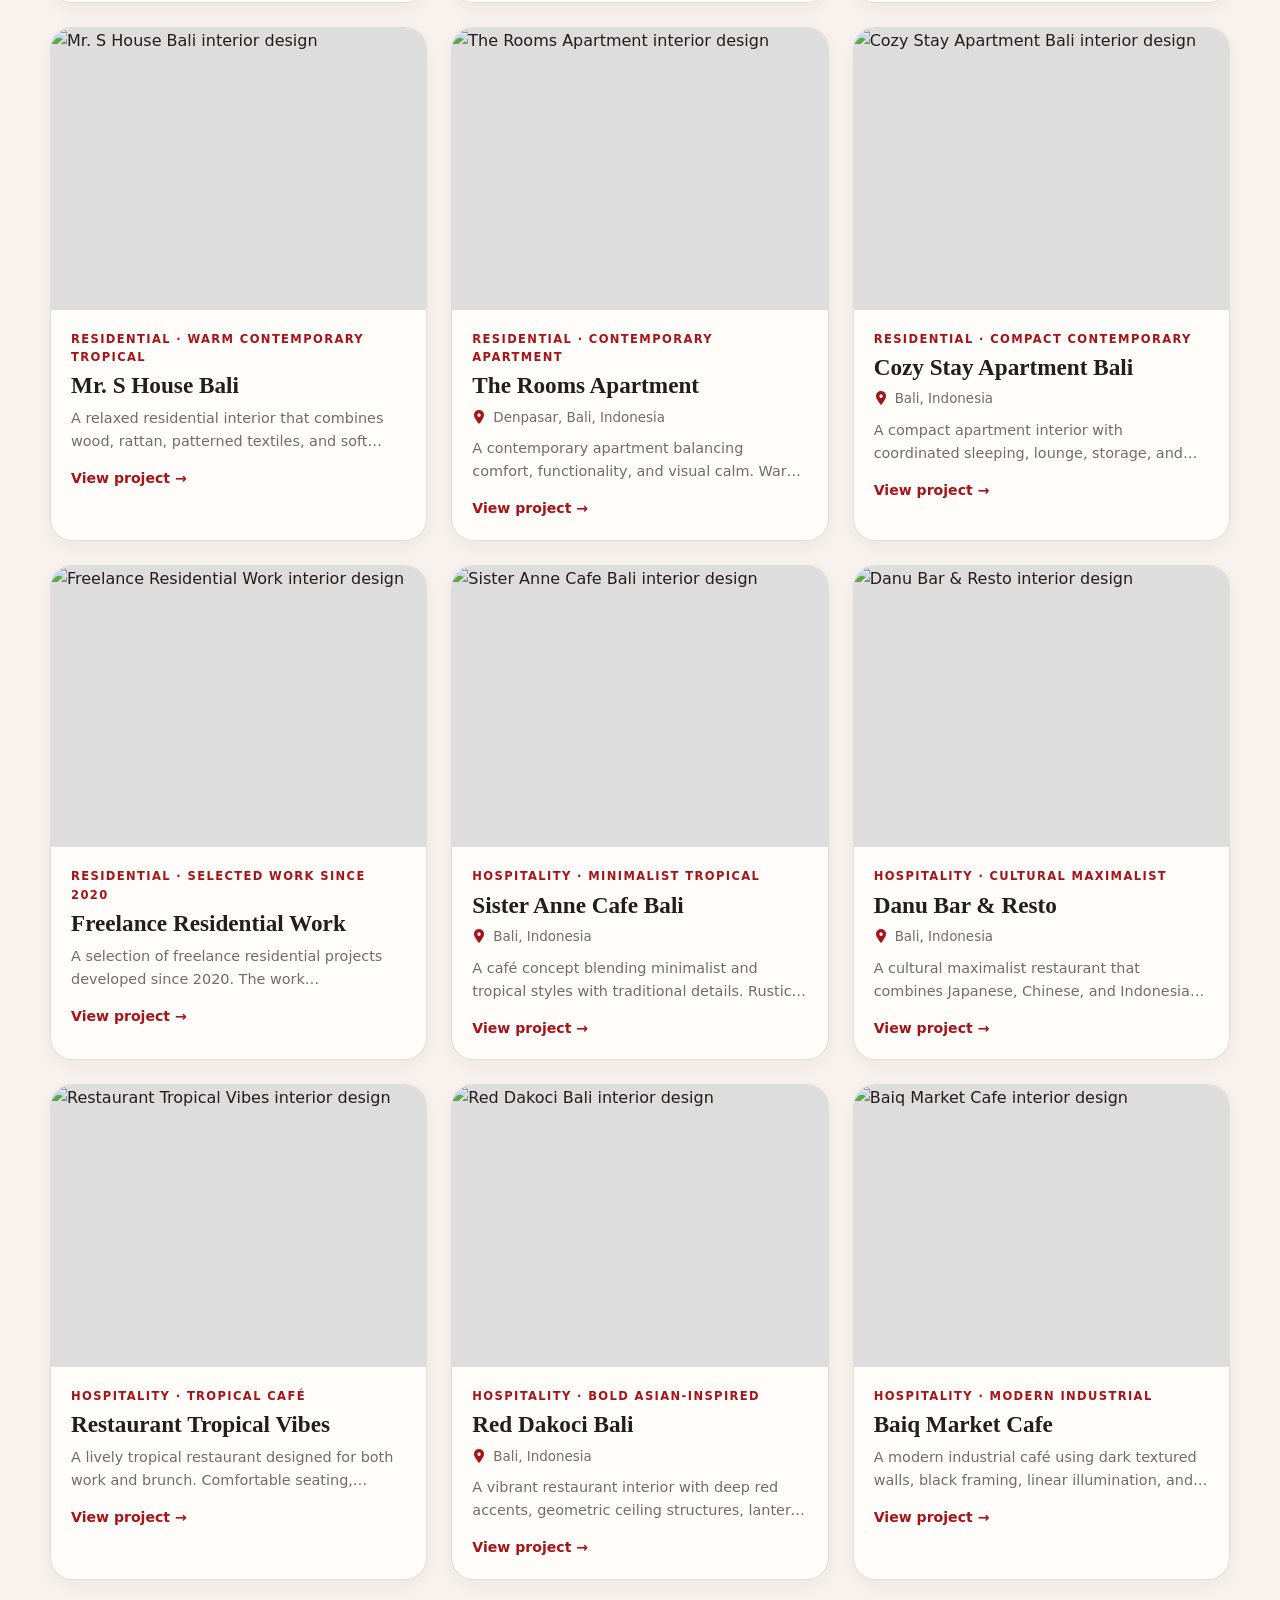
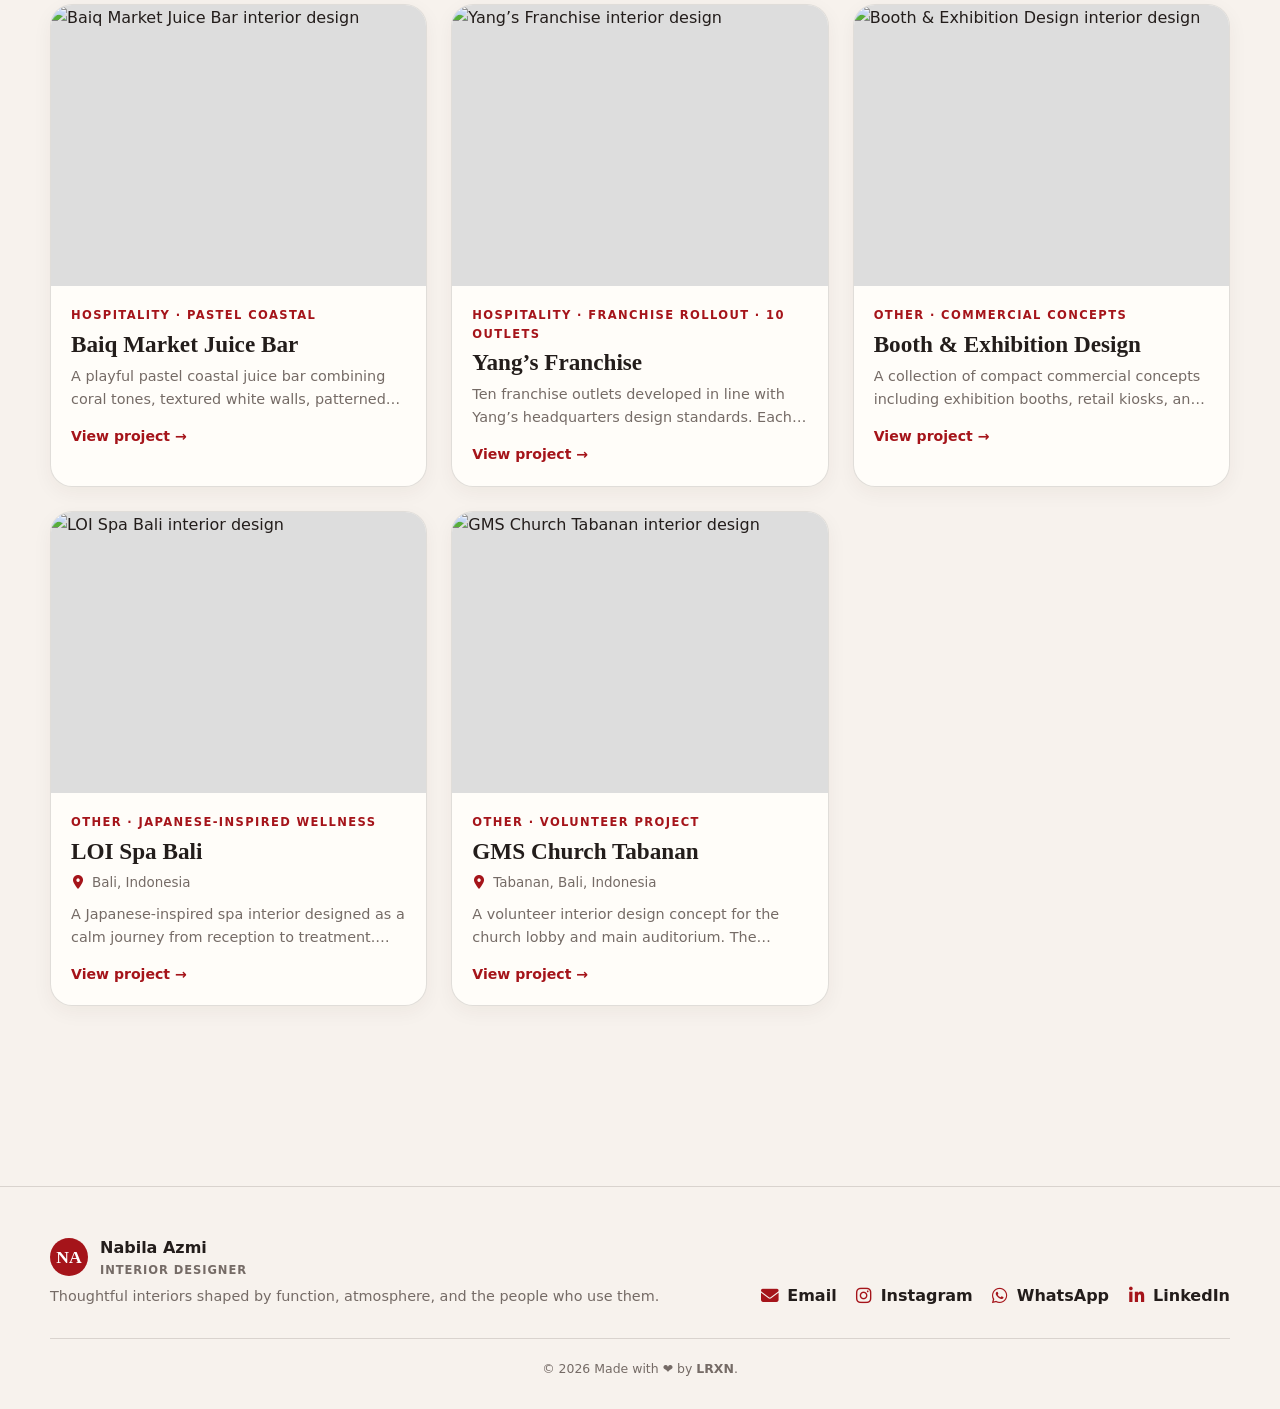
==== commit 2ba433b9: "Add Villa Seraya interactive 3D viewer" ====
--- a/projects/index.html
+++ b/projects/index.html
@@ -87,6 +87,24 @@
     <div class="dialog-gallery">
      <div class="dialog-main">
       <img alt="" id="dialogImage"/>
+      <model-viewer
+       alt="Interactive 3D model of Villa Seraya"
+       camera-controls
+       environment-image="neutral"
+       id="dialogModel"
+       interaction-prompt="auto"
+       loading="lazy"
+       poster="/assets/images/villa-seraya-01.webp"
+       shadow-intensity="1"
+       tone-mapping="neutral"
+       touch-action="pan-y"
+       hidden
+      >
+       <div class="model-loading" slot="poster">
+        <strong>Interactive 3D</strong>
+        <span>Loading Villa Seraya…</span>
+       </div>
+      </model-viewer>
      </div>
      <div class="thumbs" id="dialogThumbs">
      </div>
@@ -171,6 +189,8 @@
   </footer>
   <script src="/assets/projects.js">
   </script>
+  <script src="https://ajax.googleapis.com/ajax/libs/model-viewer/4.4.0/model-viewer.min.js" type="module">
+  </script>
   <script src="/assets/script.js">
   </script>
  </body>
--- a/assets/styles.css
+++ b/assets/styles.css
@@ -412,9 +412,27 @@
 }
 
 .project-media {
+  position: relative;
   aspect-ratio: 4/3;
   overflow: hidden;
   background:#ddd
+}
+
+.model-badge {
+  position: absolute;
+  right: 12px;
+  bottom: 12px;
+  display: inline-flex;
+  align-items: center;
+  gap: 7px;
+  padding: 8px 11px;
+  border-radius: 999px;
+  color: #fff;
+  background: rgba(24, 15, 14, 0.82);
+  backdrop-filter: blur(8px);
+  font-size: 0.72rem;
+  font-weight: 800;
+  letter-spacing: 0.04em;
 }
 
 .project-media img {
@@ -676,6 +694,42 @@
   object-fit: contain;
 }
 
+.dialog-main model-viewer {
+  width: 100%;
+  height: 100%;
+  min-height: 320px;
+  background:
+    radial-gradient(circle at 50% 42%, rgba(255, 255, 255, 0.12), transparent 42%),
+    #171311;
+  --poster-color: transparent;
+}
+
+.dialog-main.is-model-view {
+  cursor: grab;
+}
+
+.dialog-main.is-model-view:active {
+  cursor: grabbing;
+}
+
+.model-loading {
+  display: grid;
+  place-content: center;
+  gap: 6px;
+  width: 100%;
+  height: 100%;
+  color: #fff;
+  text-align: center;
+  background:
+    linear-gradient(rgba(23, 19, 17, 0.72), rgba(23, 19, 17, 0.9)),
+    url("/assets/images/villa-seraya-01.webp") center / cover;
+}
+
+.model-loading span {
+  color: rgba(255, 255, 255, 0.72);
+  font-size: 0.82rem;
+}
+
 .thumbs {
   display: flex;
   flex-shrink: 0;
@@ -706,6 +760,24 @@
   width: 100%;
   height: 100%;
   object-fit: cover;
+}
+
+.thumb-model {
+  display: grid;
+  place-content: center;
+  gap: 2px;
+  color: #fff;
+  background: var(--accent);
+  font-weight: 800;
+}
+
+.thumb-model i {
+  font-size: 1rem;
+}
+
+.thumb-model span {
+  font-size: 0.68rem;
+  letter-spacing: 0.08em;
 }
 
 .dialog-copy {
@@ -1205,4 +1277,4 @@
 
 .dialog-location:hover i {
   color: var(--accent-dark);
-}+}
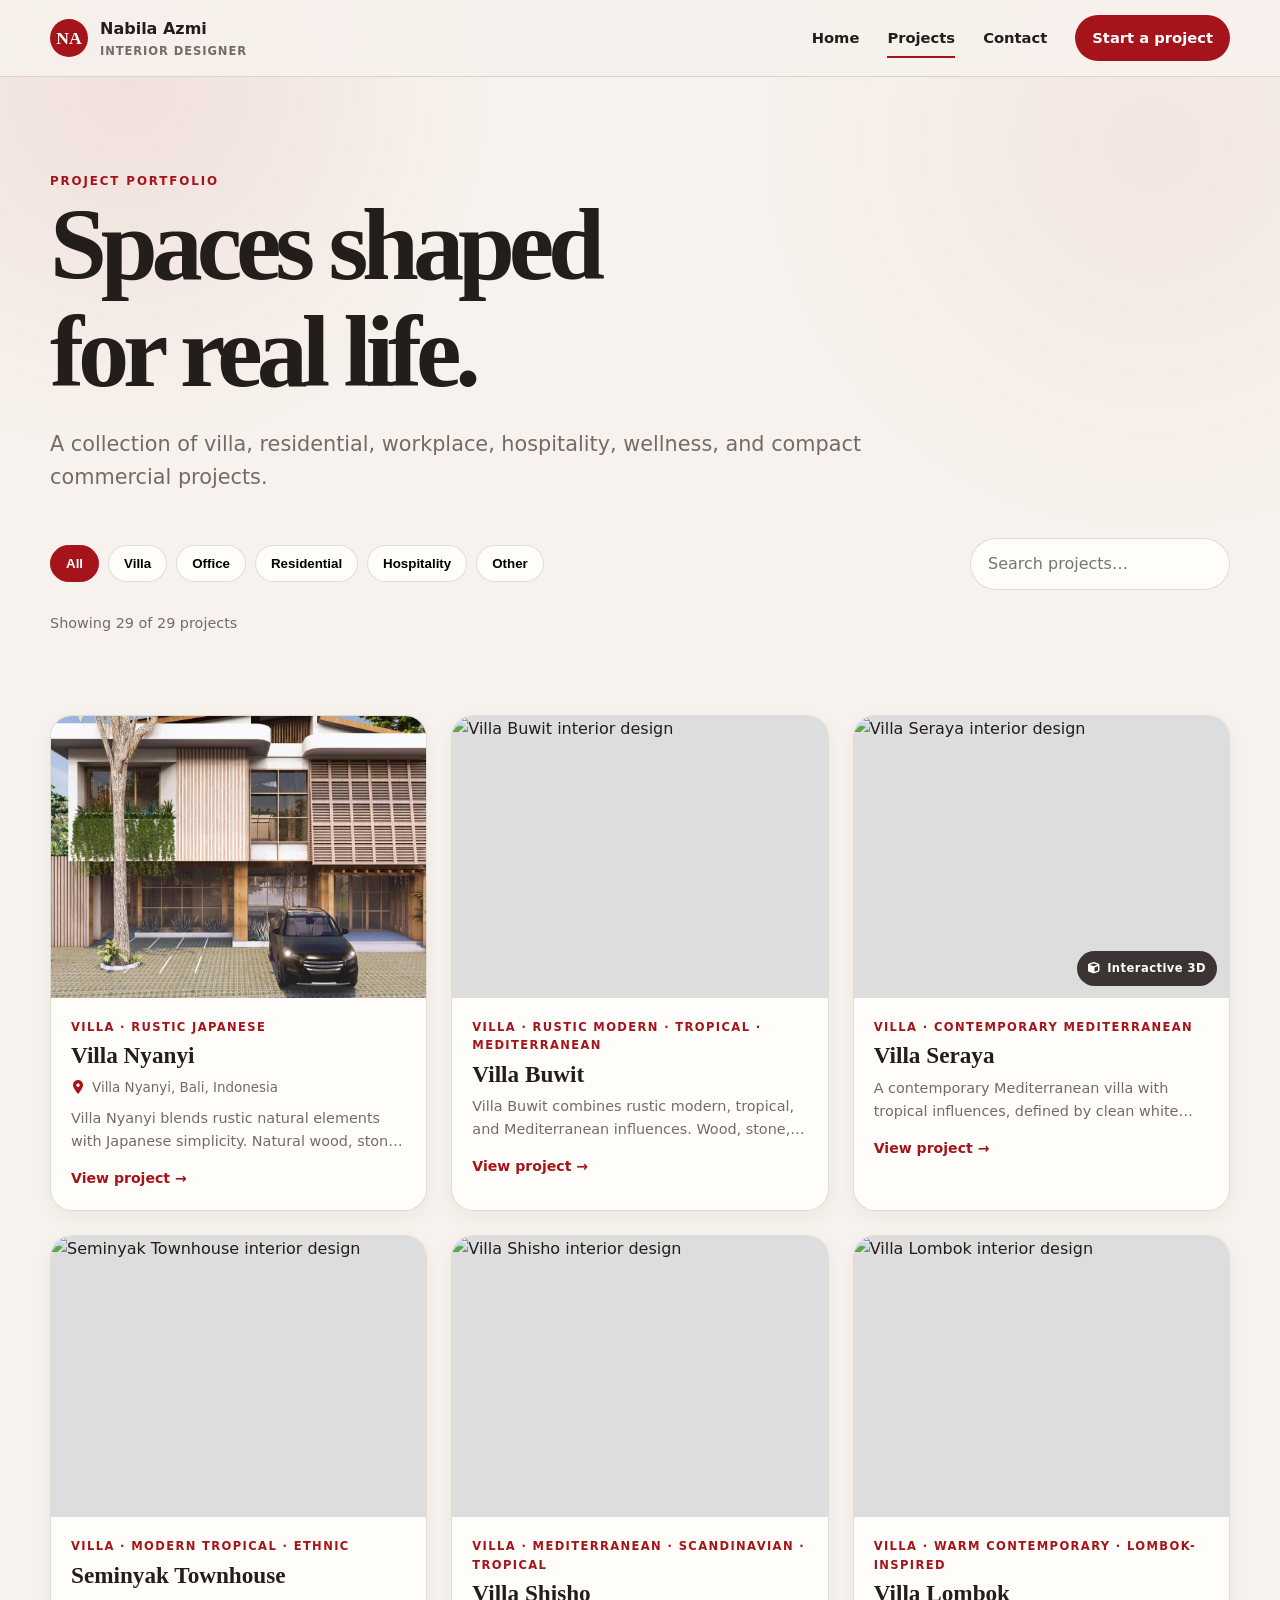
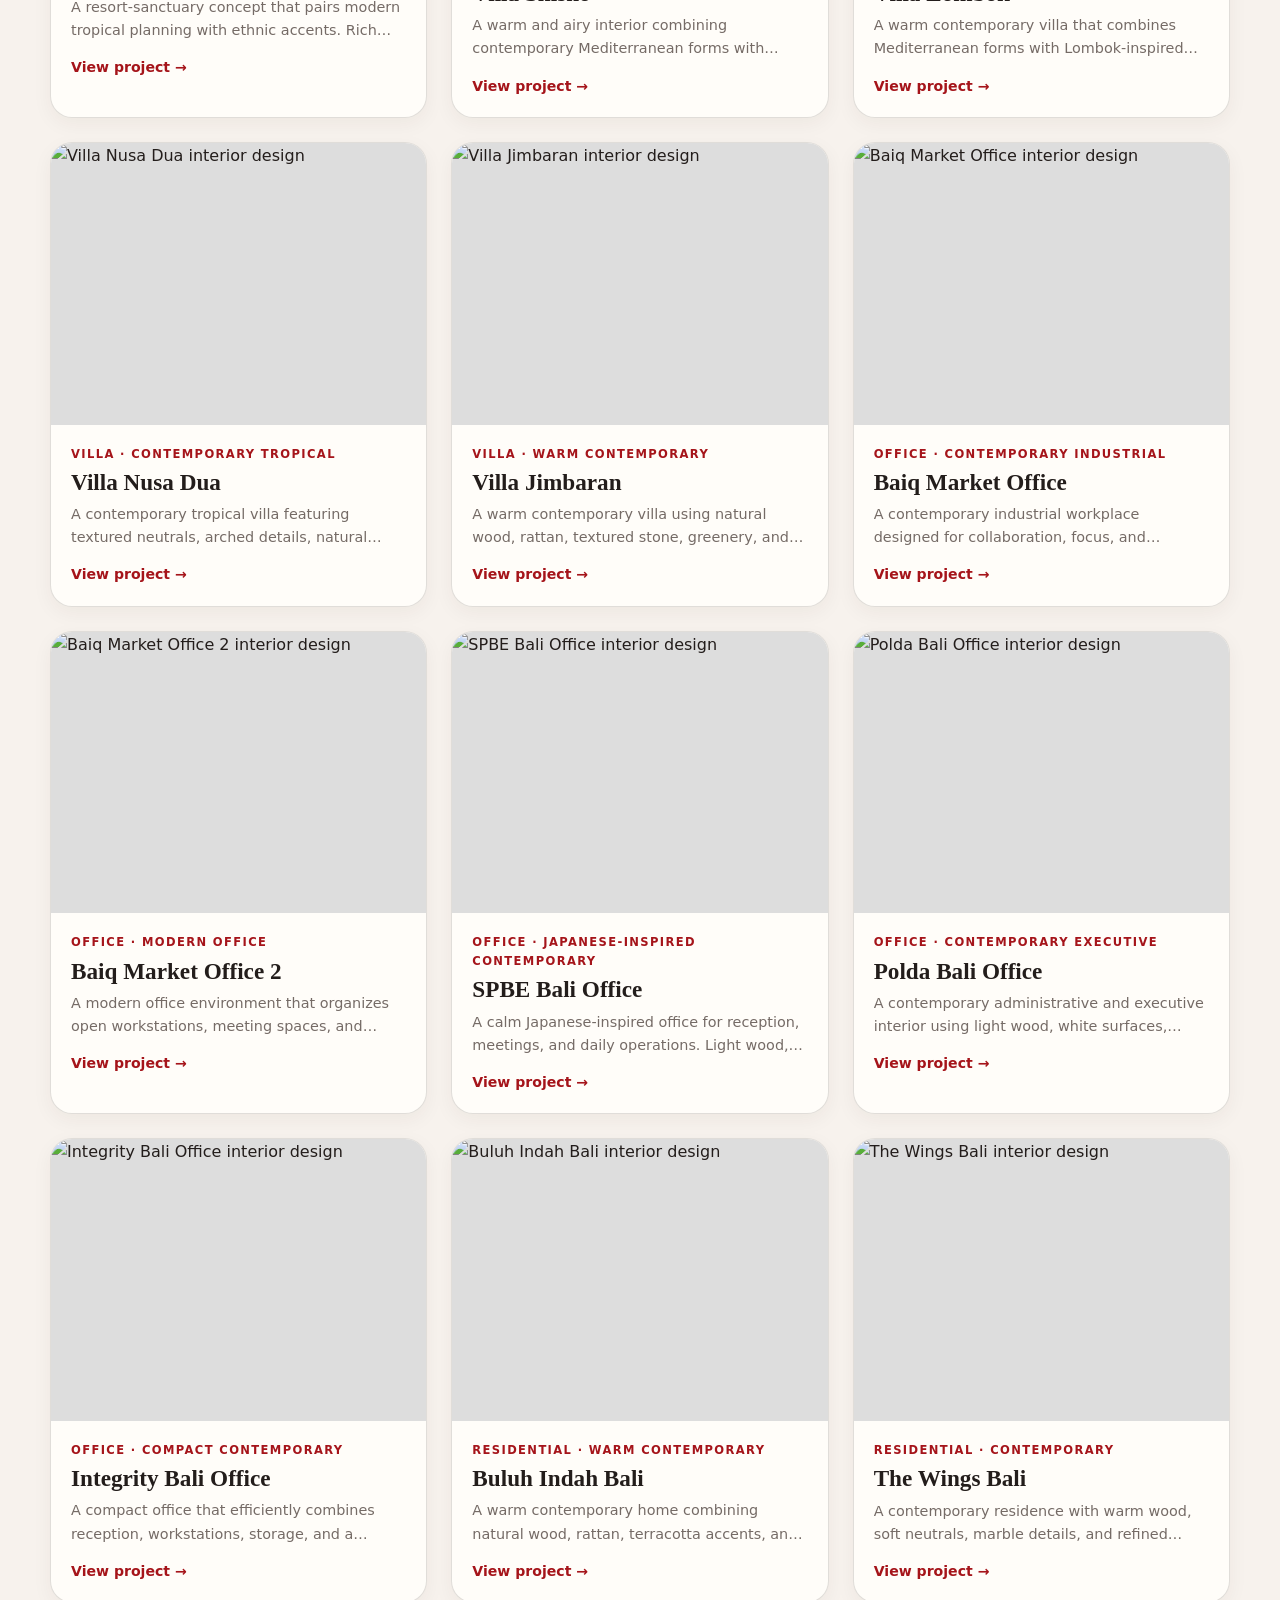
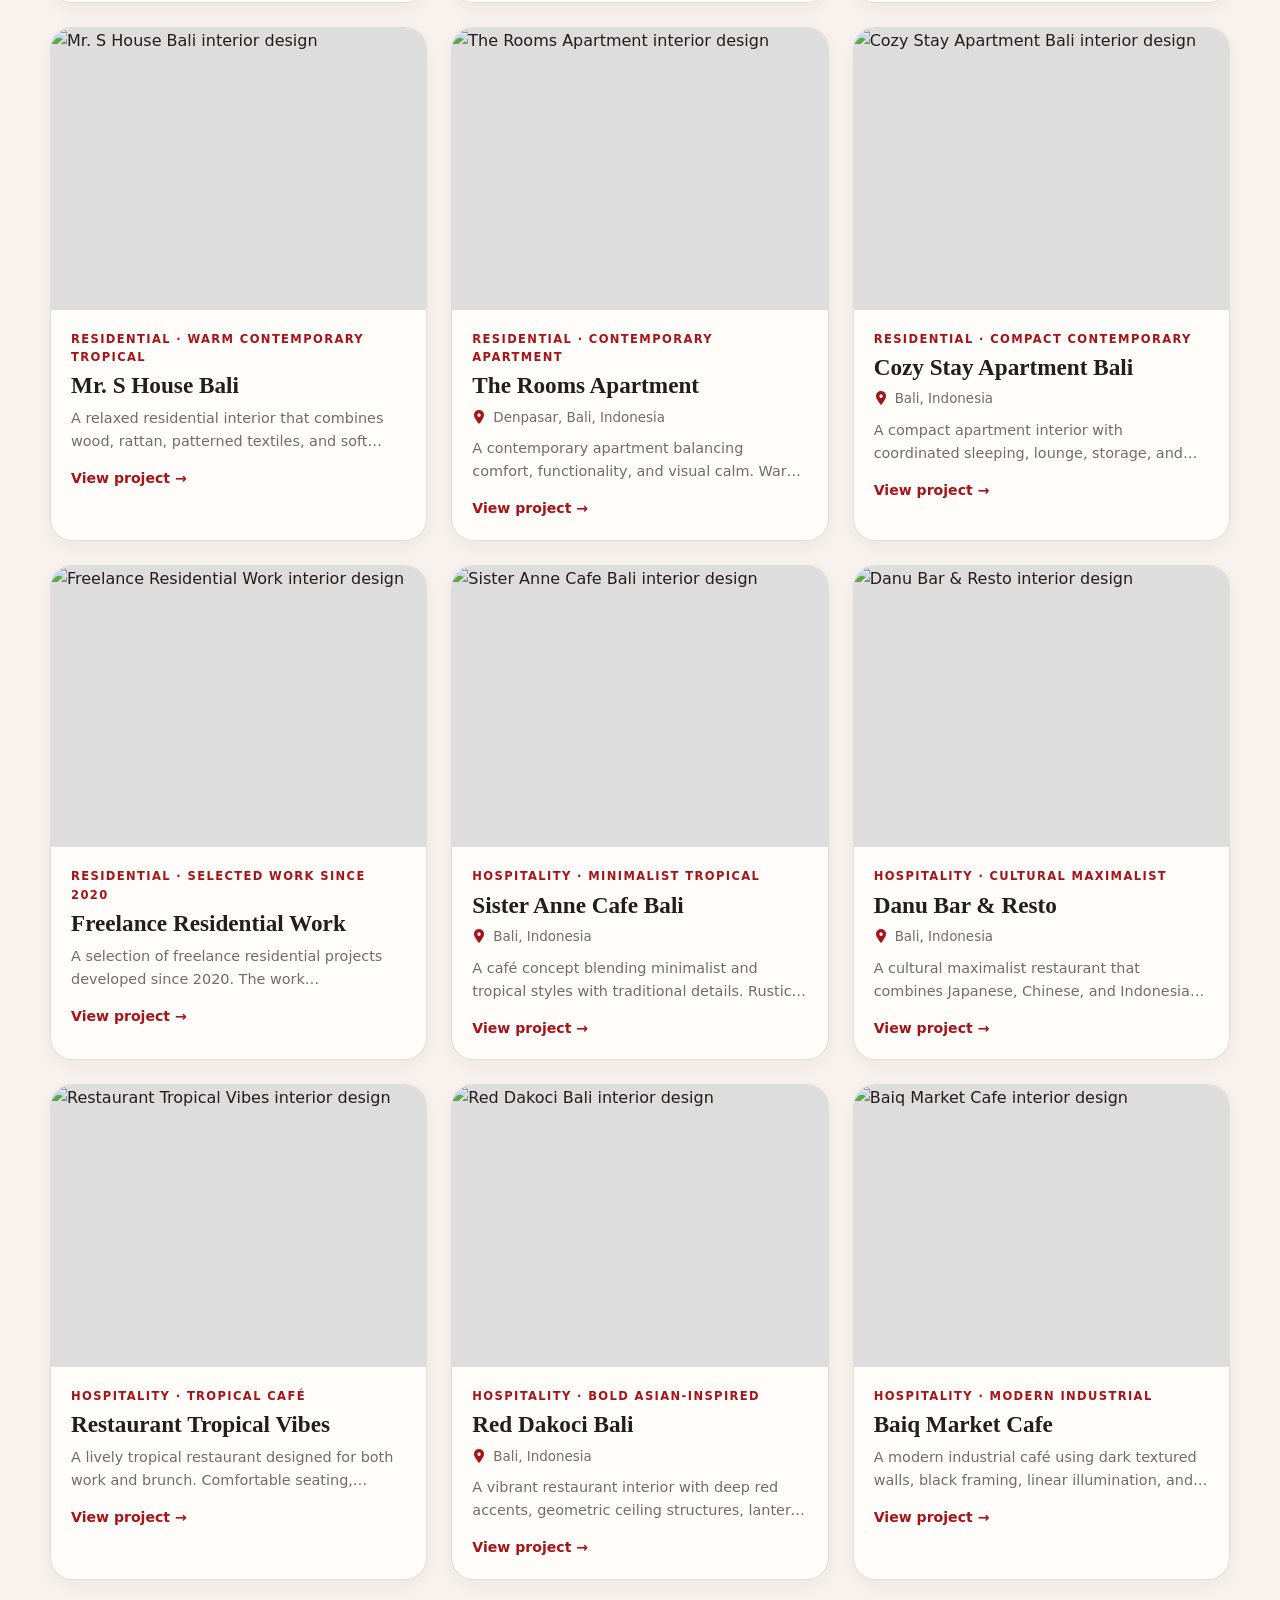
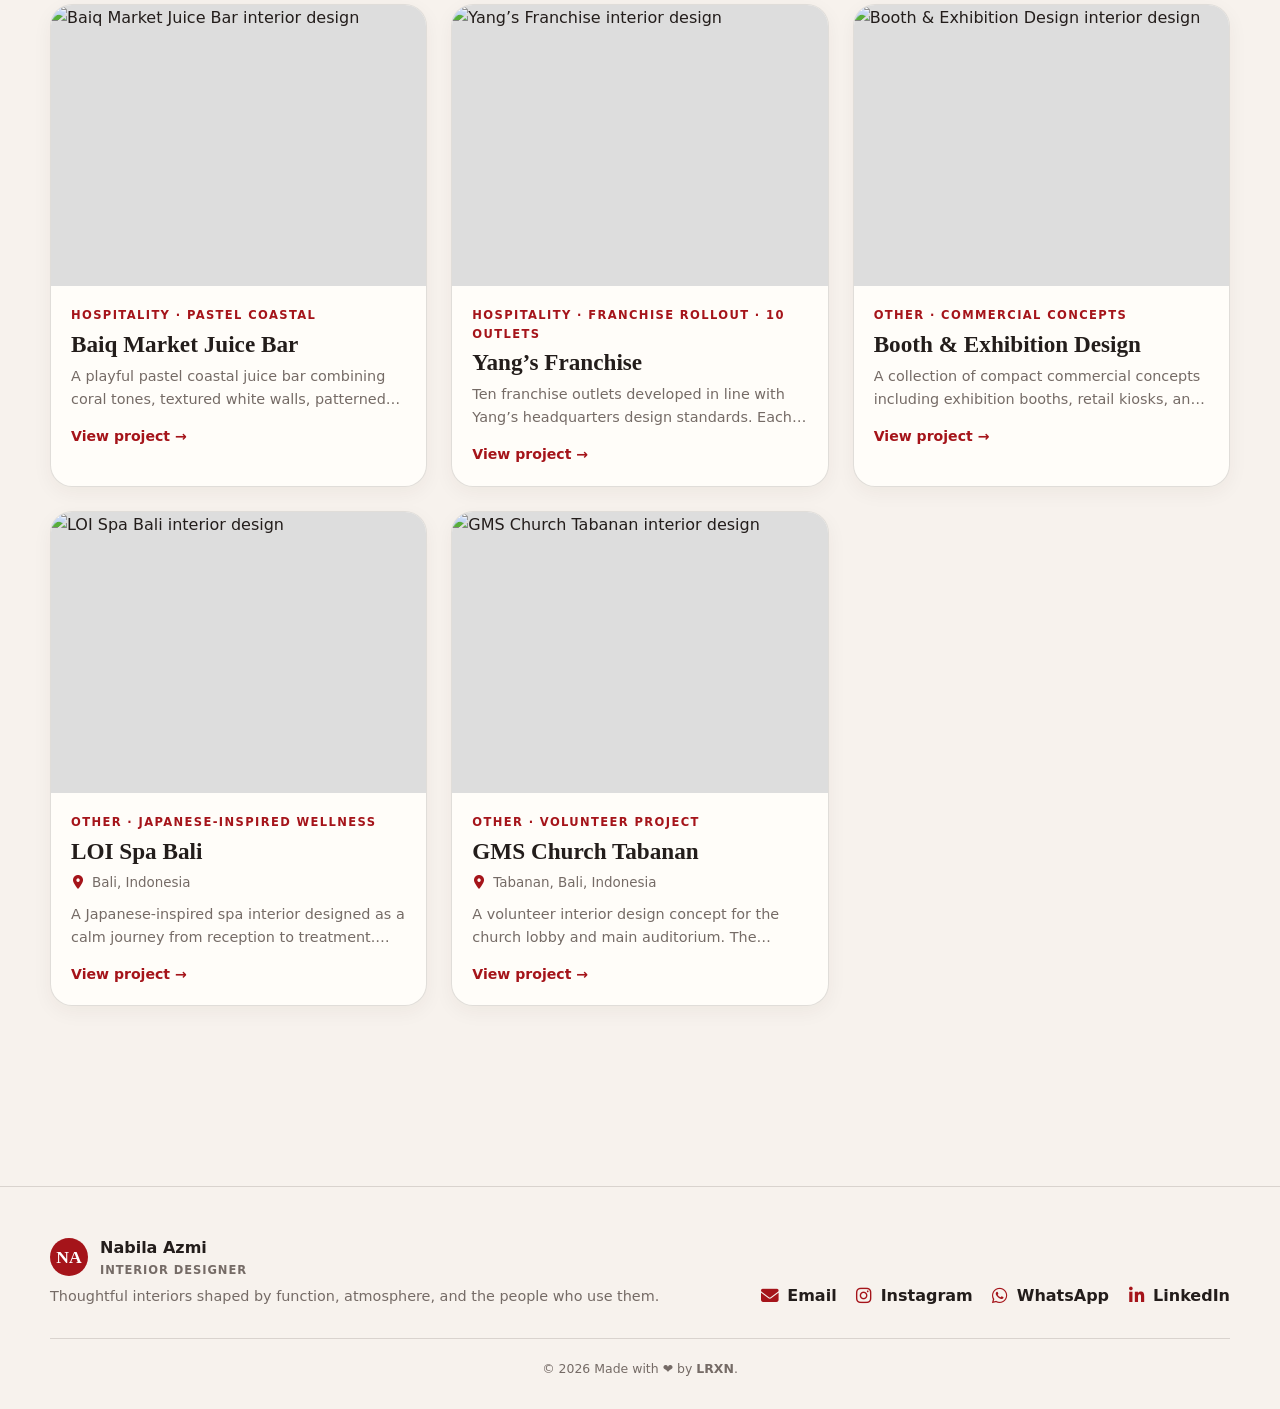
==== commit ed6d79b4: "Open 3D viewer in focused pop-out" ====
--- a/projects/index.html
+++ b/projects/index.html
@@ -87,24 +87,6 @@
     <div class="dialog-gallery">
      <div class="dialog-main">
       <img alt="" id="dialogImage"/>
-      <model-viewer
-       alt="Interactive 3D model of Villa Seraya"
-       camera-controls
-       environment-image="neutral"
-       id="dialogModel"
-       interaction-prompt="auto"
-       loading="lazy"
-       poster="/assets/images/villa-seraya-01.webp"
-       shadow-intensity="1"
-       tone-mapping="neutral"
-       touch-action="pan-y"
-       hidden
-      >
-       <div class="model-loading" slot="poster">
-        <strong>Interactive 3D</strong>
-        <span>Loading Villa Seraya…</span>
-       </div>
-      </model-viewer>
      </div>
      <div class="thumbs" id="dialogThumbs">
      </div>
@@ -137,6 +119,68 @@
        →
       </button>
      </div>
+    </div>
+   </div>
+  </dialog>
+  <dialog aria-labelledby="modelDialogTitle" class="model-dialog" id="modelDialog">
+   <div class="model-stage">
+    <div class="model-dialog-heading">
+     <span>
+      Interactive 3D
+     </span>
+     <h2 id="modelDialogTitle">
+      Villa Seraya
+     </h2>
+    </div>
+    <button aria-label="Close interactive 3D viewer" class="model-dialog-close" id="closeModelDialog" type="button">
+     ×
+    </button>
+    <model-viewer
+     alt="Interactive 3D model of Villa Seraya"
+     camera-controls
+     camera-orbit="35deg 70deg auto"
+     camera-target="auto auto auto"
+     environment-image="neutral"
+     field-of-view="28deg"
+     id="focusedModel"
+     interaction-prompt="auto"
+     loading="lazy"
+     poster="/assets/images/villa-seraya-01.webp"
+     shadow-intensity="1.25"
+     shadow-softness="0.85"
+     tone-mapping="neutral"
+     touch-action="pan-y"
+    >
+     <div class="model-loading" slot="poster">
+      <span class="model-loading-cube">
+       <i aria-hidden="true" class="fa-solid fa-cube"></i>
+      </span>
+      <strong>Preparing the 3D space</strong>
+      <span>Loading Villa Seraya…</span>
+     </div>
+    </model-viewer>
+    <div aria-label="3D viewer controls" class="model-controls">
+     <div class="model-control-legend">
+      <span class="model-control-item">
+       <i aria-hidden="true" class="fa-solid fa-computer-mouse"></i>
+       <strong>Drag</strong>
+       Rotate
+      </span>
+      <span class="model-control-item">
+       <i aria-hidden="true" class="fa-solid fa-magnifying-glass-plus"></i>
+       <strong>Scroll / pinch</strong>
+       Zoom
+      </span>
+      <span class="model-control-item">
+       <i aria-hidden="true" class="fa-solid fa-hand"></i>
+       <strong>Two-finger drag</strong>
+       Pan
+      </span>
+     </div>
+     <button class="model-reset" id="resetModelView" type="button">
+      <i aria-hidden="true" class="fa-solid fa-rotate-left"></i>
+      Reset view
+     </button>
     </div>
    </div>
   </dialog>
--- a/assets/styles.css
+++ b/assets/styles.css
@@ -694,24 +694,6 @@
   object-fit: contain;
 }
 
-.dialog-main model-viewer {
-  width: 100%;
-  height: 100%;
-  min-height: 320px;
-  background:
-    radial-gradient(circle at 50% 42%, rgba(255, 255, 255, 0.12), transparent 42%),
-    #171311;
-  --poster-color: transparent;
-}
-
-.dialog-main.is-model-view {
-  cursor: grab;
-}
-
-.dialog-main.is-model-view:active {
-  cursor: grabbing;
-}
-
 .model-loading {
   display: grid;
   place-content: center;
@@ -728,6 +710,187 @@
 .model-loading span {
   color: rgba(255, 255, 255, 0.72);
   font-size: 0.82rem;
+}
+
+.model-loading-cube {
+  display: grid;
+  place-items: center;
+  width: 54px;
+  height: 54px;
+  margin: 0 auto 10px;
+  border-radius: 16px;
+  color: #fff !important;
+  background: var(--accent);
+  font-size: 1.2rem !important;
+  box-shadow: 0 12px 30px rgba(165, 20, 26, 0.35);
+}
+
+.model-dialog {
+  width: min(1380px, calc(100vw - 28px));
+  height: min(880px, calc(100dvh - 28px));
+  max-width: none;
+  max-height: none;
+  padding: 0;
+  border: 0;
+  border-radius: 30px;
+  overflow: hidden;
+  background: #ded7cf;
+  box-shadow: 0 34px 120px rgba(12, 8, 7, 0.55);
+}
+
+.model-dialog::backdrop {
+  background: rgba(19, 13, 12, 0.84);
+  backdrop-filter: blur(14px) saturate(0.75);
+}
+
+.model-stage {
+  position: relative;
+  width: 100%;
+  height: 100%;
+  overflow: hidden;
+  background:
+    radial-gradient(circle at 50% 38%, rgba(255, 255, 255, 0.95) 0, rgba(239, 234, 227, 0.85) 36%, transparent 63%),
+    linear-gradient(145deg, #d6cec5, #f0ebe5 52%, #c8beb4);
+}
+
+.model-stage::after {
+  content: "";
+  position: absolute;
+  left: 18%;
+  right: 18%;
+  bottom: 13%;
+  height: 10%;
+  border-radius: 50%;
+  background: rgba(60, 46, 40, 0.17);
+  filter: blur(34px);
+  pointer-events: none;
+}
+
+.model-stage model-viewer {
+  position: absolute;
+  inset: 0;
+  z-index: 1;
+  width: 100%;
+  height: 100%;
+  background: transparent;
+  --poster-color: transparent;
+}
+
+.model-dialog-heading {
+  position: absolute;
+  top: 28px;
+  left: 30px;
+  z-index: 4;
+  padding: 14px 18px;
+  border: 1px solid rgba(255, 255, 255, 0.62);
+  border-radius: 18px;
+  background: rgba(255, 253, 249, 0.76);
+  backdrop-filter: blur(16px);
+  box-shadow: 0 12px 34px rgba(46, 31, 26, 0.12);
+}
+
+.model-dialog-heading span {
+  display: block;
+  color: var(--accent);
+  font-size: 0.7rem;
+  font-weight: 900;
+  letter-spacing: 0.14em;
+  text-transform: uppercase;
+}
+
+.model-dialog-heading h2 {
+  margin-top: 2px;
+  font-size: clamp(1.55rem, 3vw, 2.35rem);
+  line-height: 1;
+}
+
+.model-dialog-close {
+  position: absolute;
+  top: 28px;
+  right: 30px;
+  z-index: 5;
+  display: grid;
+  place-items: center;
+  width: 48px;
+  height: 48px;
+  border: 1px solid rgba(255, 255, 255, 0.62);
+  border-radius: 50%;
+  color: #241916;
+  background: rgba(255, 253, 249, 0.82);
+  backdrop-filter: blur(16px);
+  box-shadow: 0 12px 34px rgba(46, 31, 26, 0.14);
+  cursor: pointer;
+  font-size: 1.5rem;
+}
+
+.model-controls {
+  position: absolute;
+  left: 50%;
+  bottom: 24px;
+  z-index: 4;
+  display: flex;
+  align-items: center;
+  gap: 10px;
+  width: max-content;
+  max-width: calc(100% - 40px);
+  padding: 9px;
+  border: 1px solid rgba(255, 255, 255, 0.62);
+  border-radius: 22px;
+  background: rgba(255, 253, 249, 0.8);
+  backdrop-filter: blur(18px);
+  box-shadow: 0 18px 48px rgba(46, 31, 26, 0.18);
+  transform: translateX(-50%);
+}
+
+.model-control-legend {
+  display: flex;
+  align-items: center;
+}
+
+.model-control-item {
+  display: grid;
+  grid-template-columns: auto auto;
+  align-items: center;
+  column-gap: 7px;
+  padding: 5px 16px;
+  color: var(--muted);
+  font-size: 0.7rem;
+  line-height: 1.15;
+}
+
+.model-control-item + .model-control-item {
+  border-left: 1px solid rgba(86, 67, 60, 0.14);
+}
+
+.model-control-item i {
+  grid-row: 1 / 3;
+  color: var(--accent);
+  font-size: 1rem;
+}
+
+.model-control-item strong {
+  color: #241916;
+  font-size: 0.76rem;
+}
+
+.model-reset {
+  display: inline-flex;
+  align-items: center;
+  gap: 8px;
+  min-height: 46px;
+  padding: 0 17px;
+  border: 0;
+  border-radius: 15px;
+  color: #fff;
+  background: var(--accent);
+  cursor: pointer;
+  font: inherit;
+  font-size: 0.78rem;
+  font-weight: 800;
+}
+
+.model-reset:hover {
+  background: var(--accent-dark);
 }
 
 .thumbs {
@@ -1112,6 +1275,49 @@
   .capabilities {
     grid-template-columns:1fr
   }
+  .model-dialog {
+    width: 100vw;
+    height: 100dvh;
+    border-radius: 0;
+  }
+  .model-dialog-heading {
+    top: 16px;
+    left: 16px;
+    padding: 11px 14px;
+  }
+  .model-dialog-close {
+    top: 16px;
+    right: 16px;
+  }
+  .model-controls {
+    bottom: 14px;
+    display: grid;
+    width: calc(100% - 28px);
+    max-width: none;
+  }
+  .model-control-legend {
+    justify-content: space-around;
+  }
+  .model-control-item {
+    grid-template-columns: auto;
+    justify-items: center;
+    gap: 2px;
+    padding: 3px 8px;
+    text-align: center;
+  }
+  .model-control-item i {
+    grid-row: auto;
+  }
+  .model-control-item strong {
+    font-size: 0.68rem;
+  }
+  .model-control-item:not(strong) {
+    font-size: 0.62rem;
+  }
+  .model-reset {
+    justify-content: center;
+    width: 100%;
+  }
 }
 
 
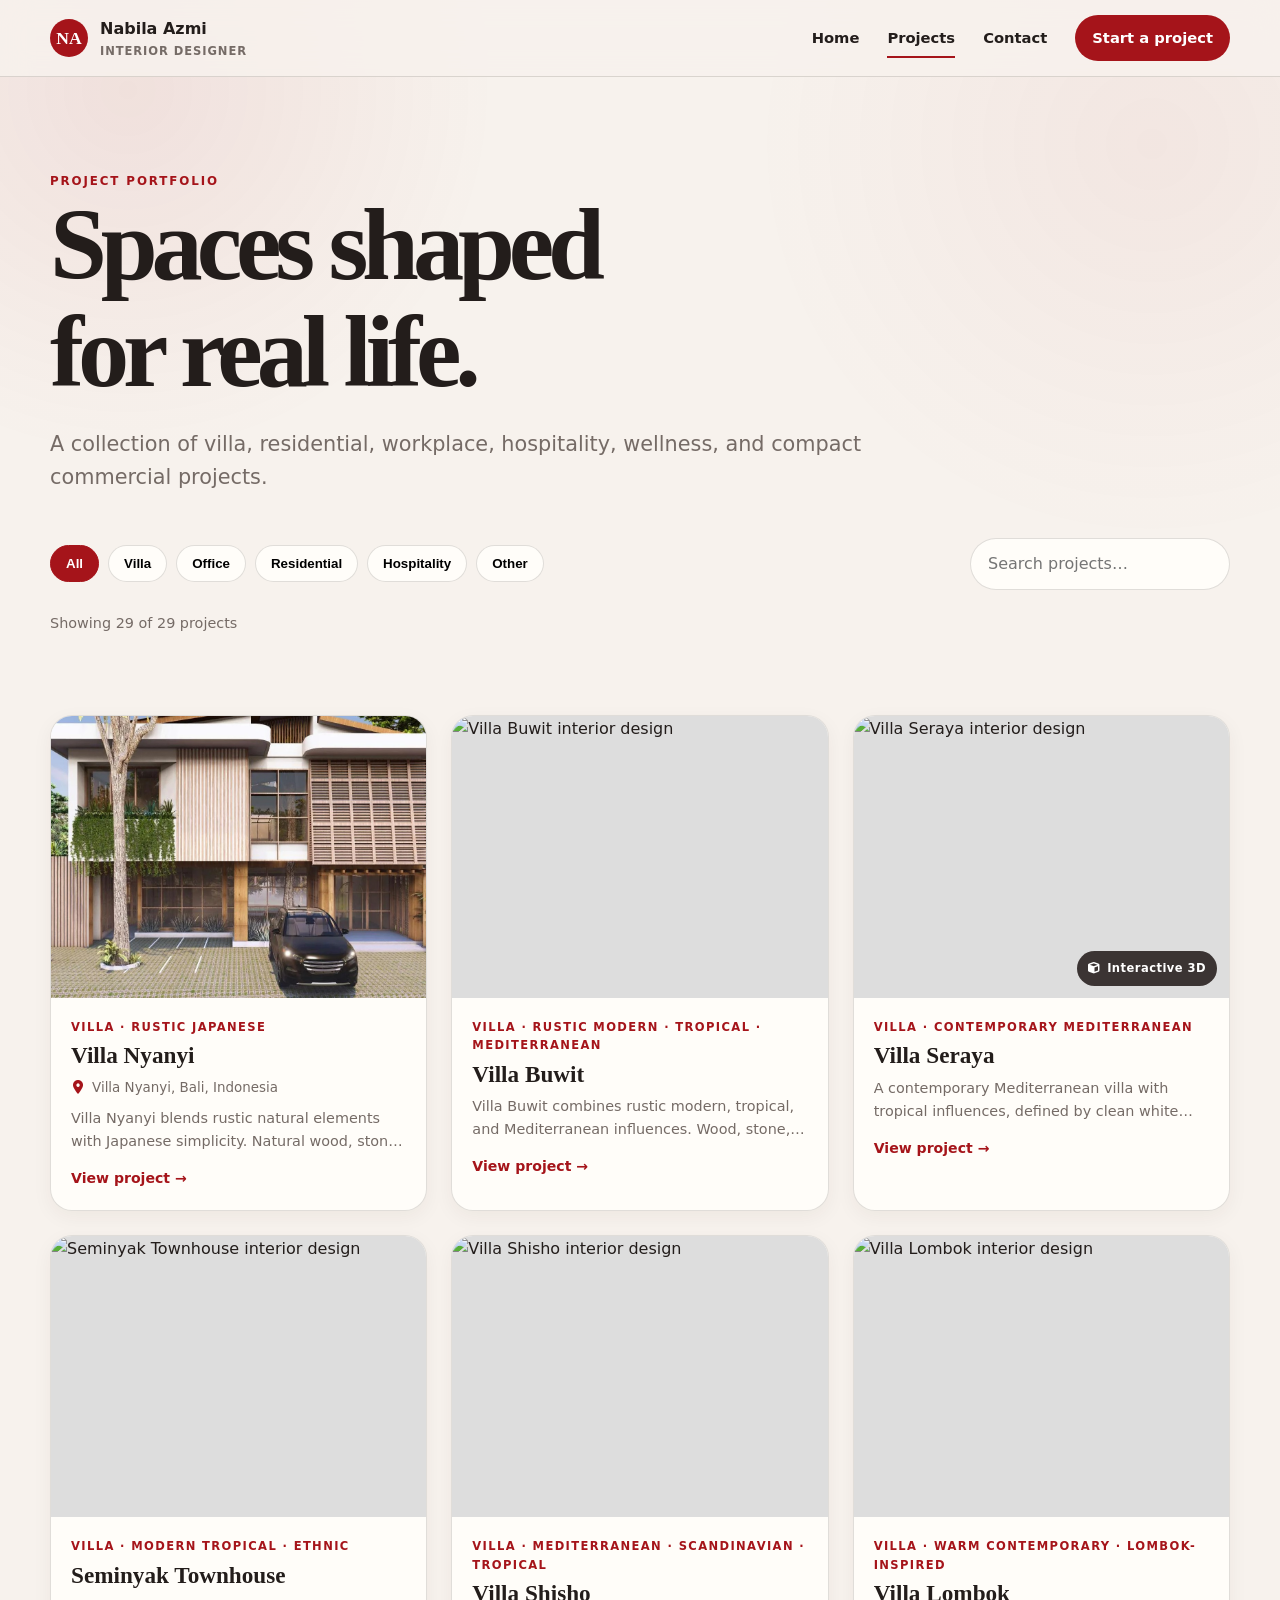
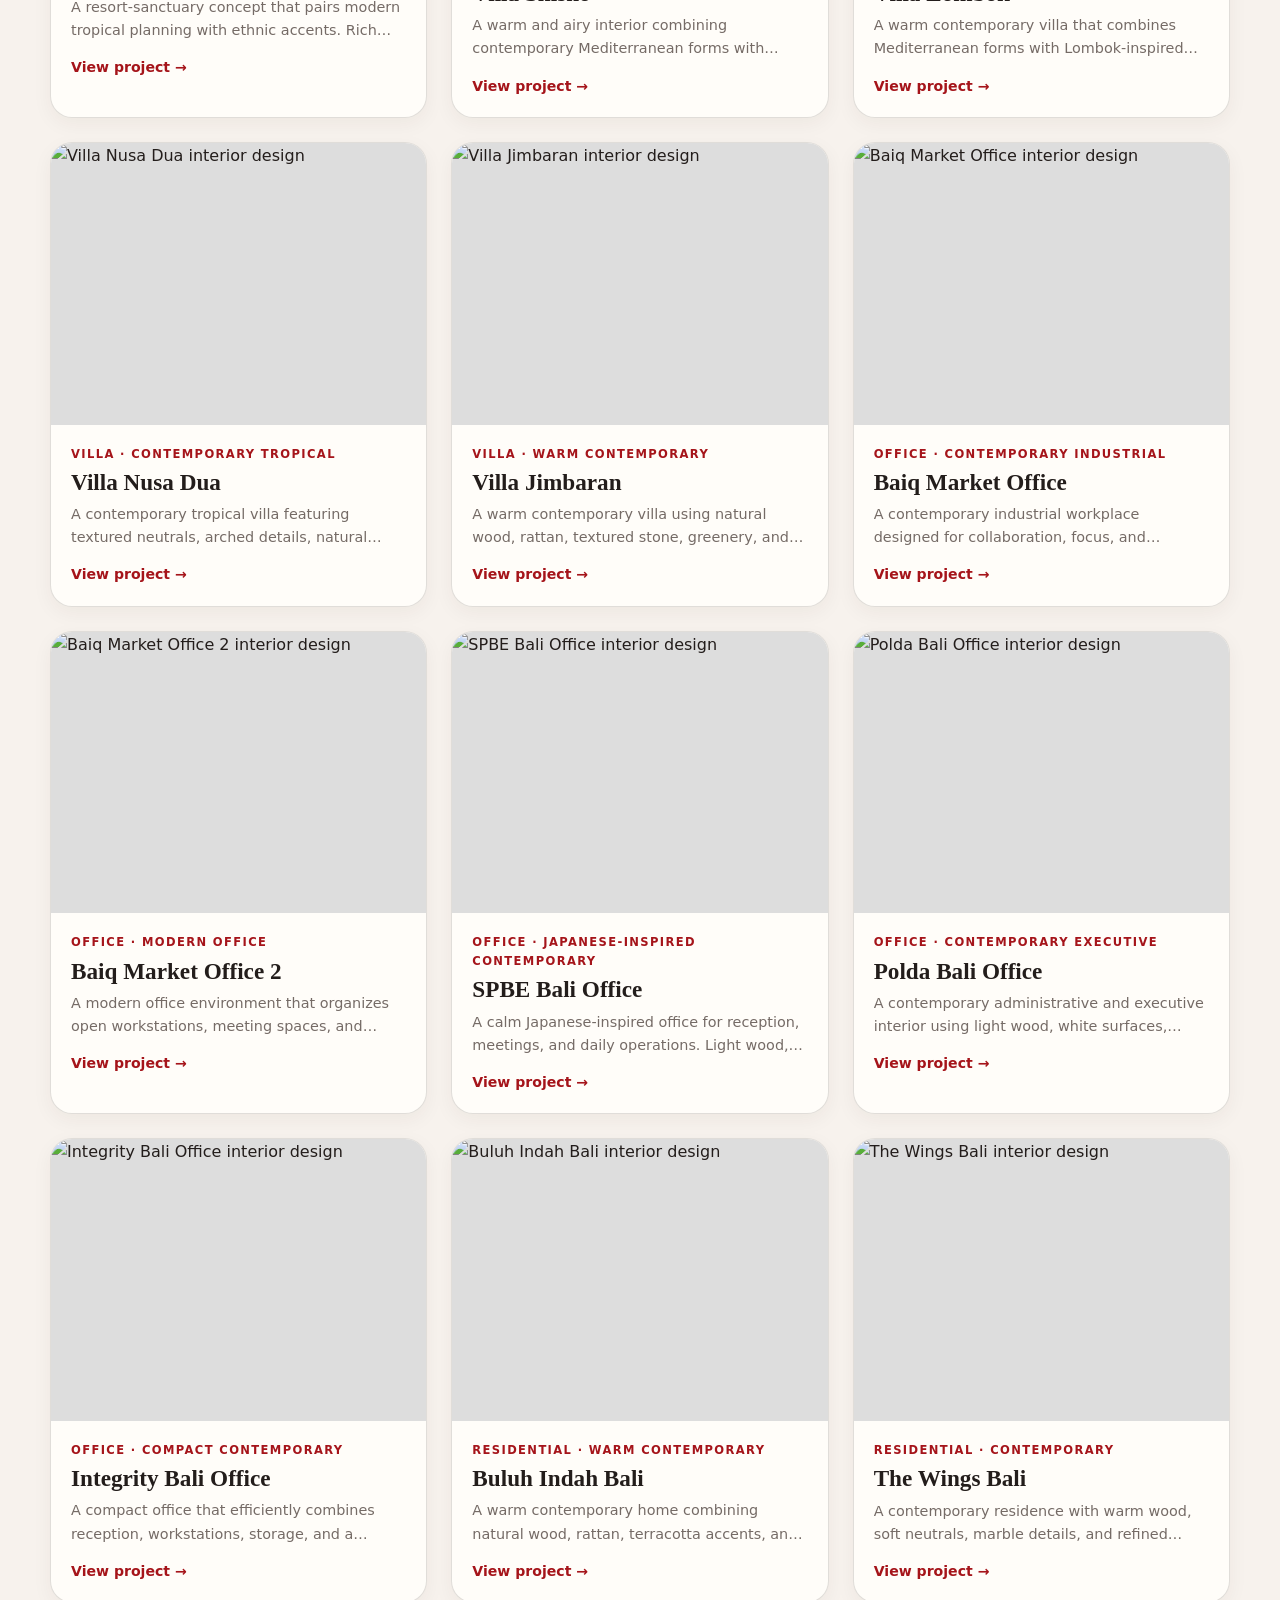
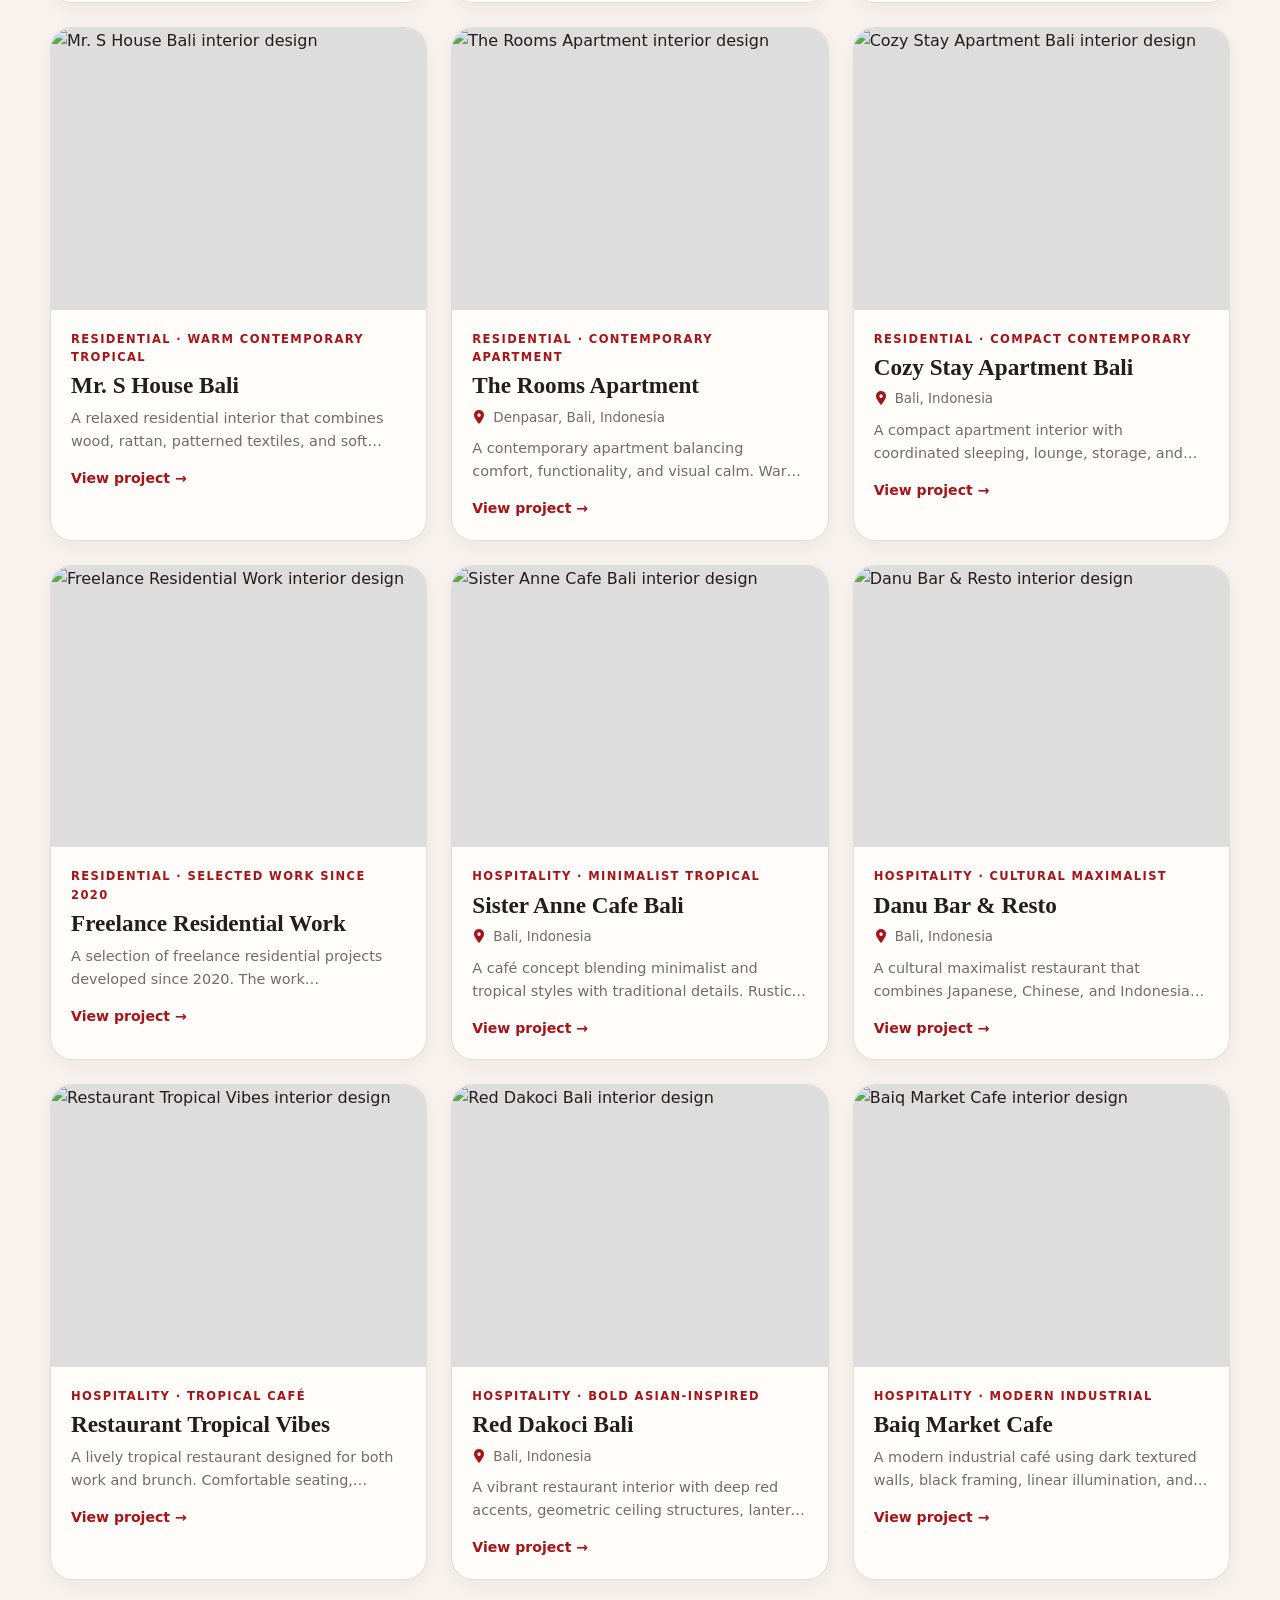
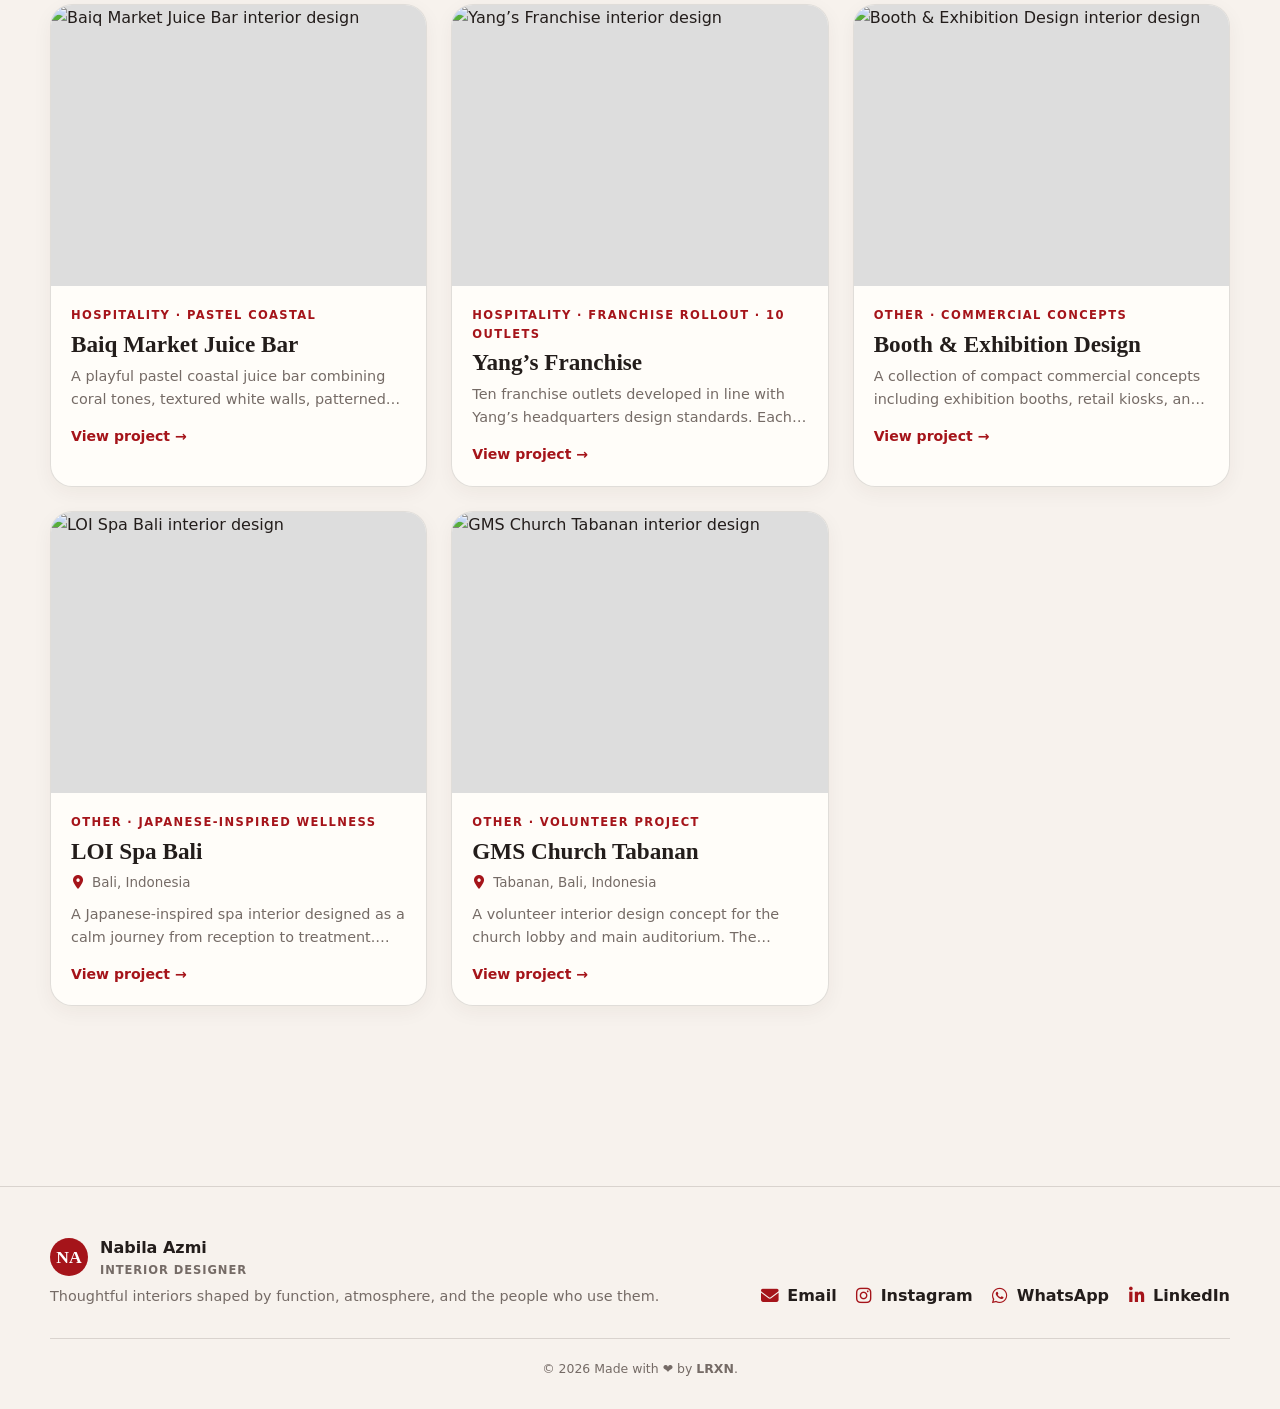
==== commit 4577194e: "Clean stray vegetation from Villa Seraya model" ====
--- a/projects/index.html
+++ b/projects/index.html
@@ -146,8 +146,8 @@
      interaction-prompt="auto"
      loading="lazy"
      poster="/assets/images/villa-seraya-01.webp"
-     shadow-intensity="1.25"
-     shadow-softness="0.85"
+     shadow-intensity="1.8"
+     shadow-softness="0.4"
      tone-mapping="neutral"
      touch-action="pan-y"
     >
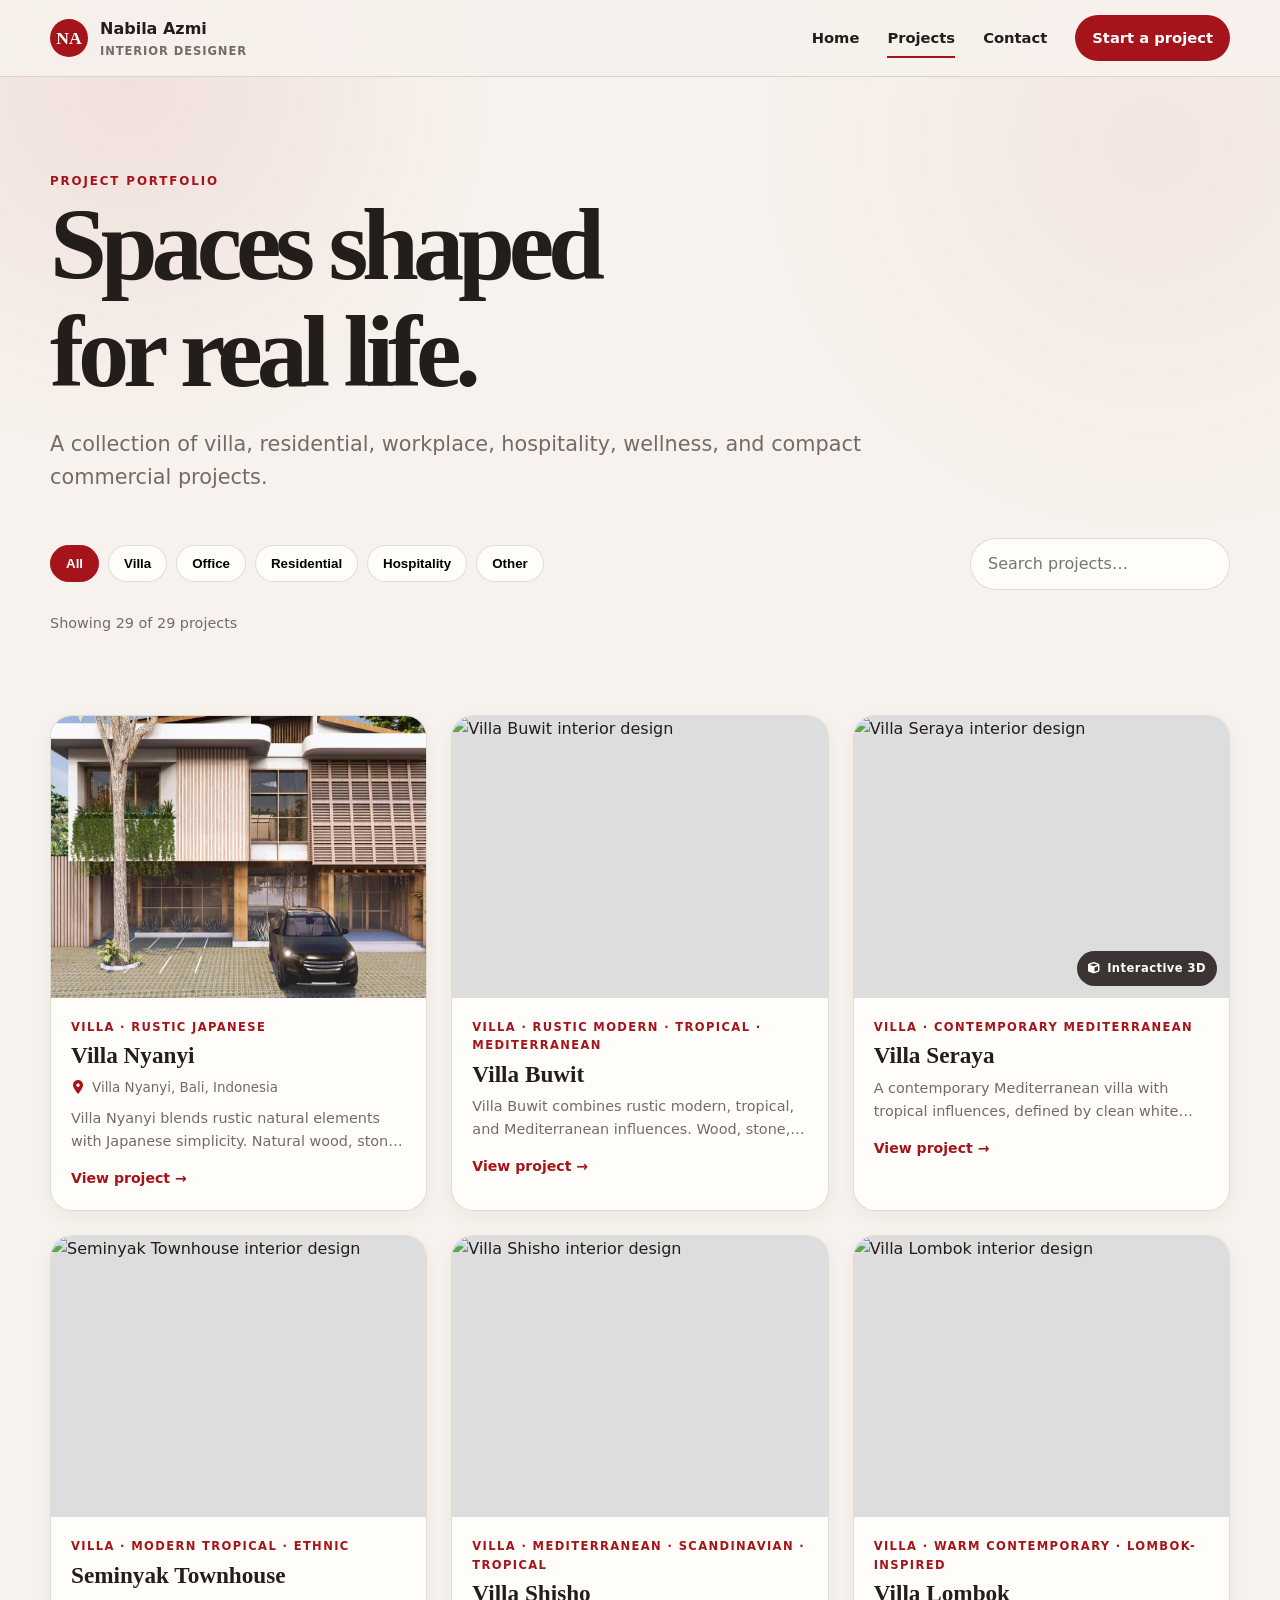
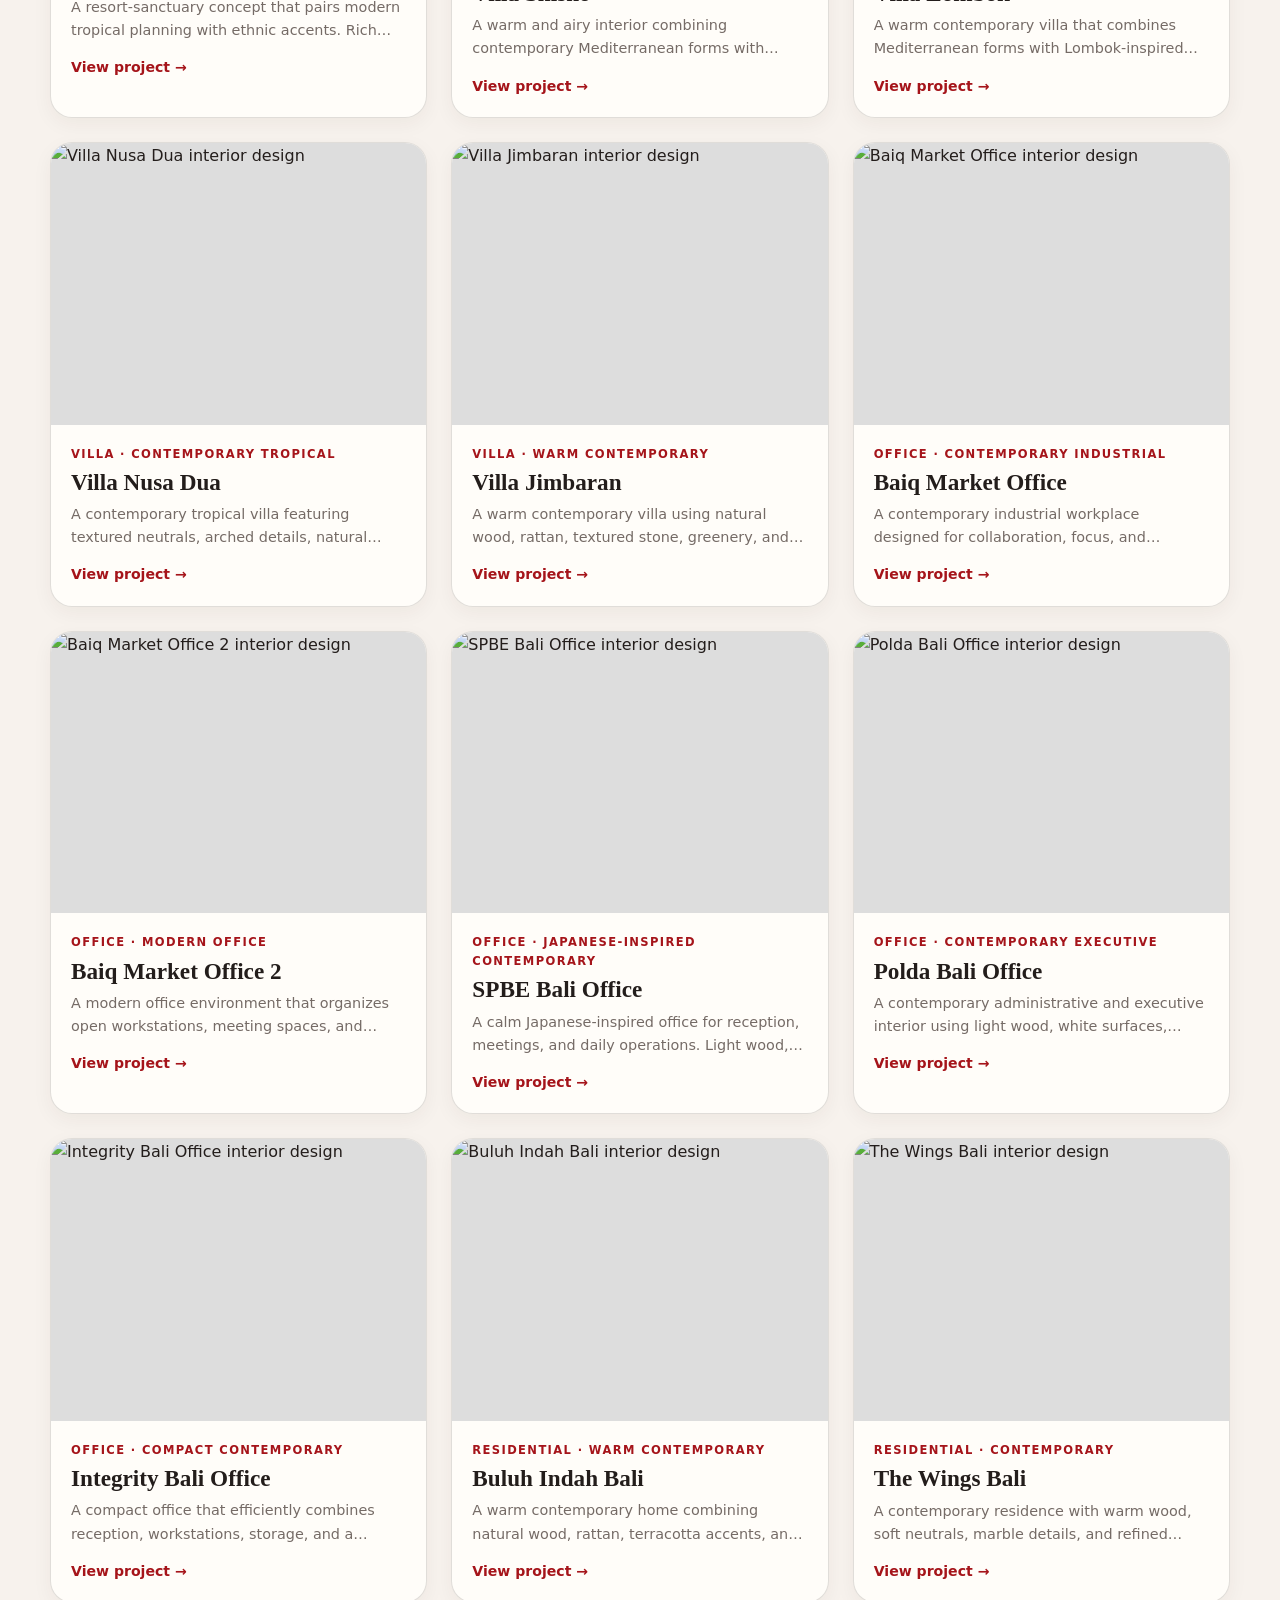
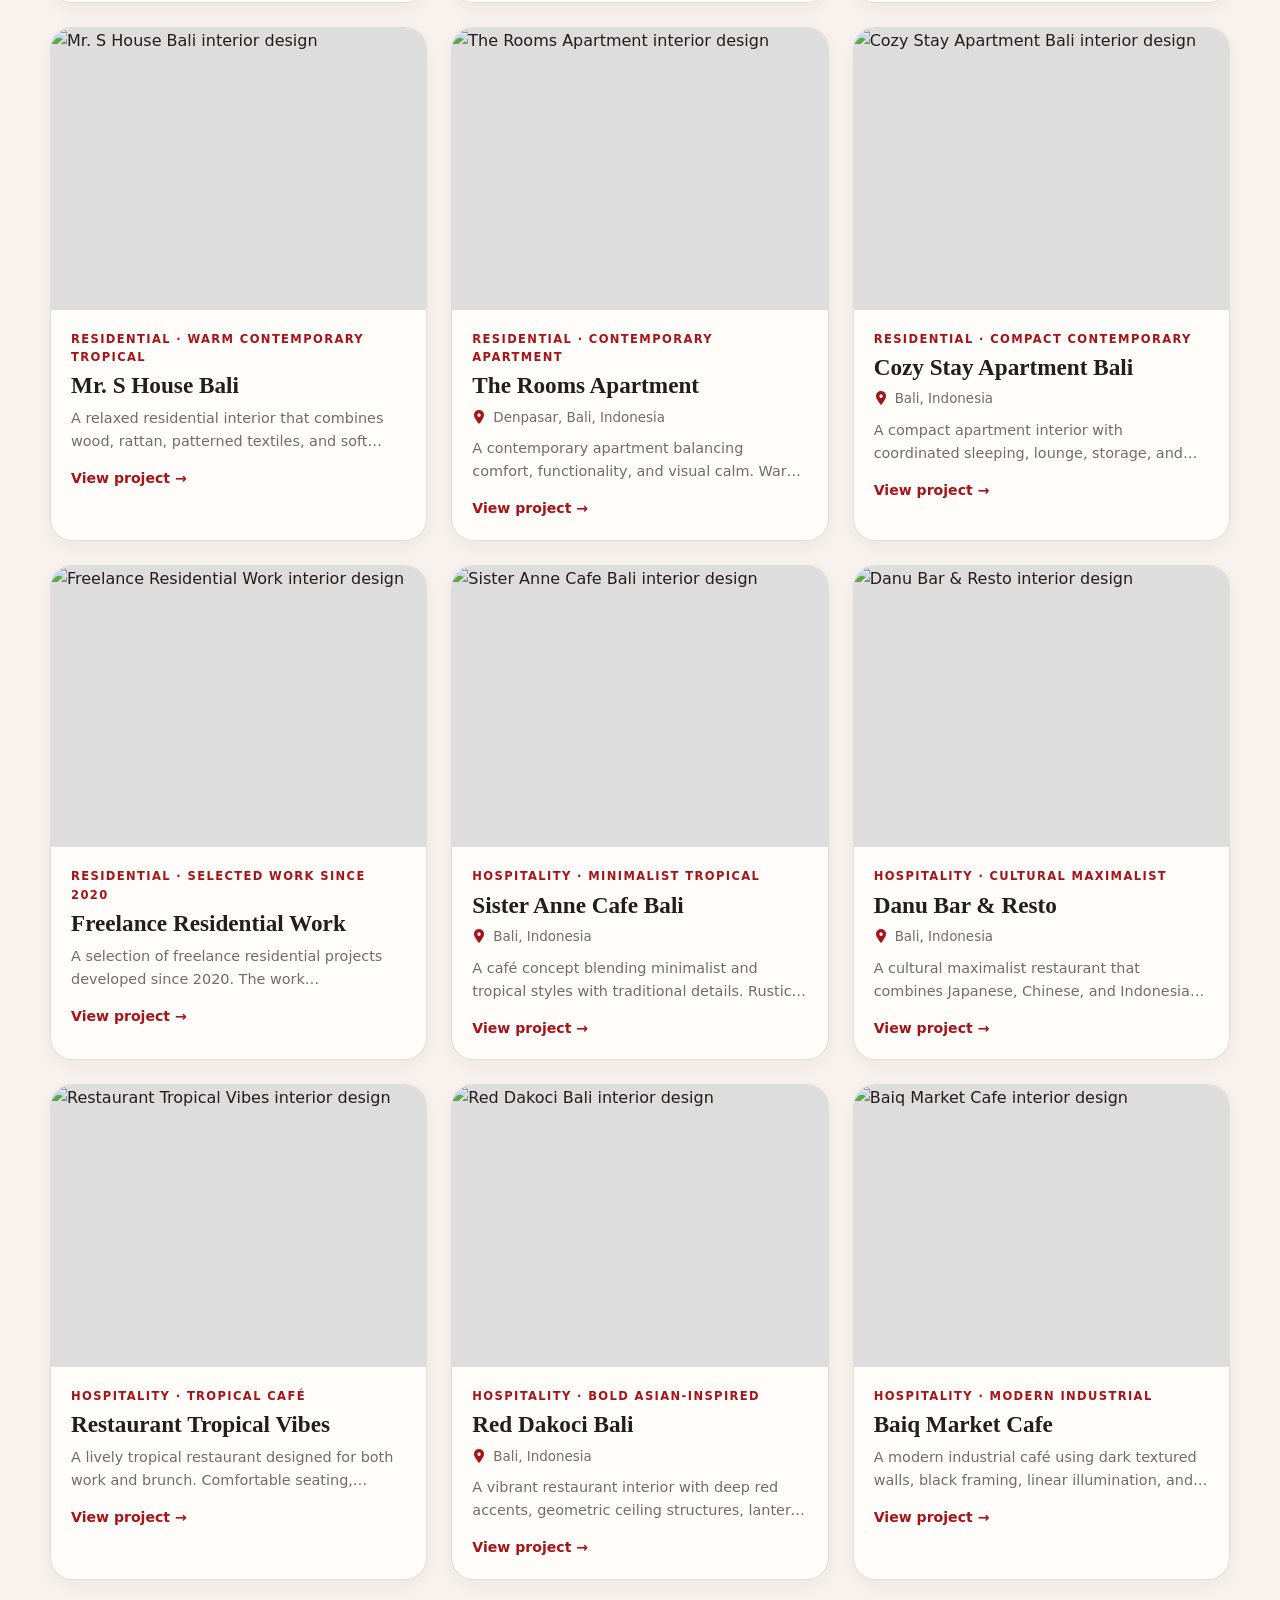
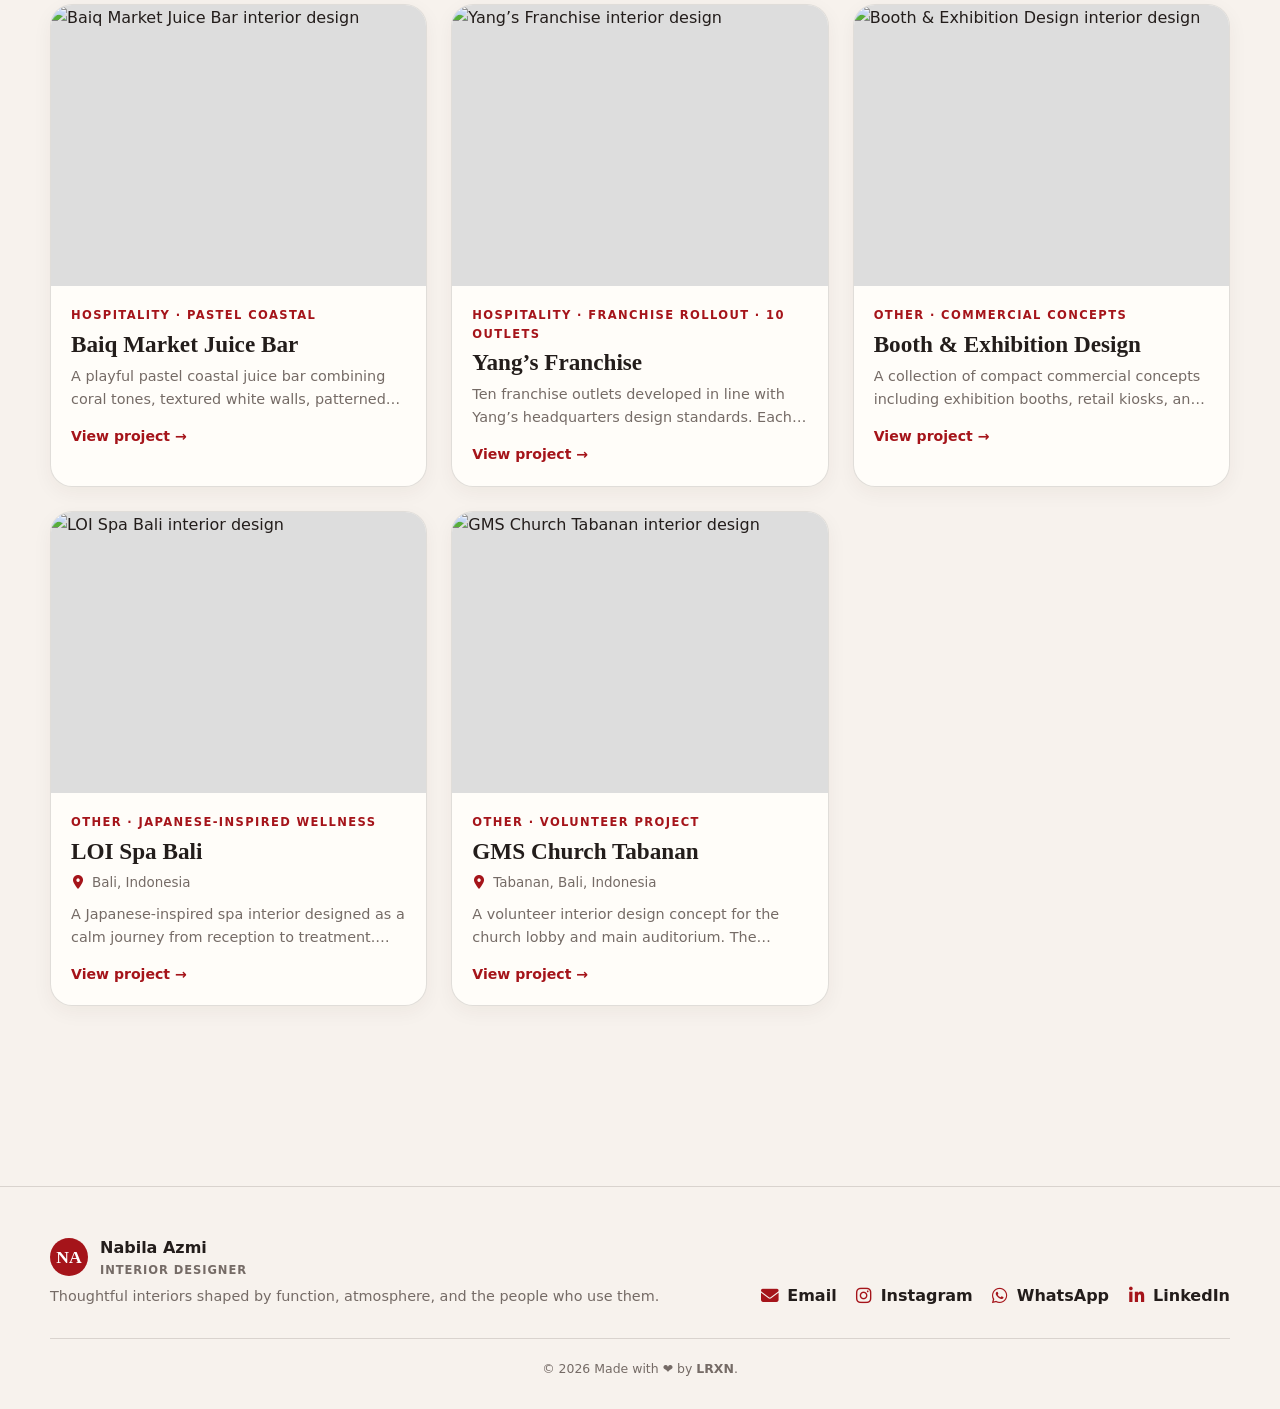
==== commit 348b741d: "Add clickable Villa Seraya room tour" ====
--- a/projects/index.html
+++ b/projects/index.html
@@ -145,6 +145,7 @@
      id="focusedModel"
      interaction-prompt="auto"
      loading="lazy"
+     min-camera-orbit="auto 0deg 0.2m"
      poster="/assets/images/villa-seraya-01.webp"
      shadow-intensity="1.8"
      shadow-softness="0.4"
@@ -159,6 +160,14 @@
       <span>Loading Villa Seraya…</span>
      </div>
     </model-viewer>
+    <nav aria-label="Choose a room" class="room-picker" id="roomPicker"></nav>
+    <aside aria-labelledby="roomTitle" class="room-info" id="roomInfo" hidden>
+     <span class="room-eyebrow">Room tour</span>
+     <h3 id="roomTitle"></h3>
+     <p id="roomDescription"></p>
+     <img alt="" id="roomImage" loading="lazy"/>
+     <button class="model-reset" id="roomOverview" type="button">← Back to overview</button>
+    </aside>
     <div aria-label="3D viewer controls" class="model-controls">
      <div class="model-control-legend">
       <span class="model-control-item">
--- a/assets/styles.css
+++ b/assets/styles.css
@@ -893,6 +893,58 @@
   background: var(--accent-dark);
 }
 
+.room-picker {
+  position: absolute;
+  top: 140px;
+  left: 30px;
+  z-index: 4;
+  display: grid;
+  gap: 7px;
+}
+.room-picker button, .room-hotspot {
+  border: 1px solid rgba(165, 20, 26, .25);
+  color: #7b1015;
+  background: rgba(255, 253, 249, .95);
+  box-shadow: 0 5px 16px rgba(46,31,26,.15);
+  font: inherit;
+  font-size: .8rem;
+  font-weight: 800;
+  cursor: pointer;
+}
+.room-picker button { padding: 10px 14px; border-radius: 14px; text-align: left; }
+.room-picker button[aria-pressed="true"] { background: var(--accent); color: white; }
+.room-hotspot { width: 38px; height: 38px; border-radius: 50%; --min-hotspot-opacity: .6; }
+.room-hotspot:focus-visible, .room-picker button:focus-visible { outline: 3px solid #163e63; outline-offset: 3px; }
+.room-selected .room-hotspot { display: none; }
+.room-info {
+  position: absolute;
+  top: 110px;
+  right: 24px;
+  z-index: 4;
+  width: 260px;
+  max-height: calc(100% - 220px);
+  overflow-y: auto;
+  padding: 20px;
+  border-radius: 22px;
+  background: rgba(255,253,249,.95);
+  box-shadow: 0 15px 45px rgba(46,31,26,.2);
+  backdrop-filter: blur(16px);
+}
+.room-info[hidden], .room-picker[hidden], .room-info img[hidden] { display: none; }
+.room-eyebrow { color: var(--accent); text-transform: uppercase; font-size: .65rem; font-weight: 900; letter-spacing: .12em; }
+.room-info h3 { font-size: 1.6rem; margin: 7px 0 10px; }
+.room-info p { color: var(--muted); font-size: .85rem; line-height: 1.6; }
+.room-info img { width: 100%; aspect-ratio: 4/3; object-fit: cover; border-radius: 12px; margin: 14px 0; }
+.room-info .model-reset { width: 100%; justify-content: center; padding: 0 8px; }
+@media(max-width:700px) {
+  .room-picker { top: 104px; left: 14px; right: 14px; display: flex; overflow-x: auto; padding-bottom: 6px; }
+  .room-picker button { white-space: nowrap; font-size: .7rem; padding: 9px 12px; }
+  .room-info { top: auto; bottom: 145px; right: 14px; left: 14px; width: auto; max-height: 31%; padding: 14px; }
+  .room-info img { display: none; }
+  .room-info h3 { font-size: 1.2rem; }
+  .room-info p { margin-bottom: 10px; }
+}
+
 .thumbs {
   display: flex;
   flex-shrink: 0;
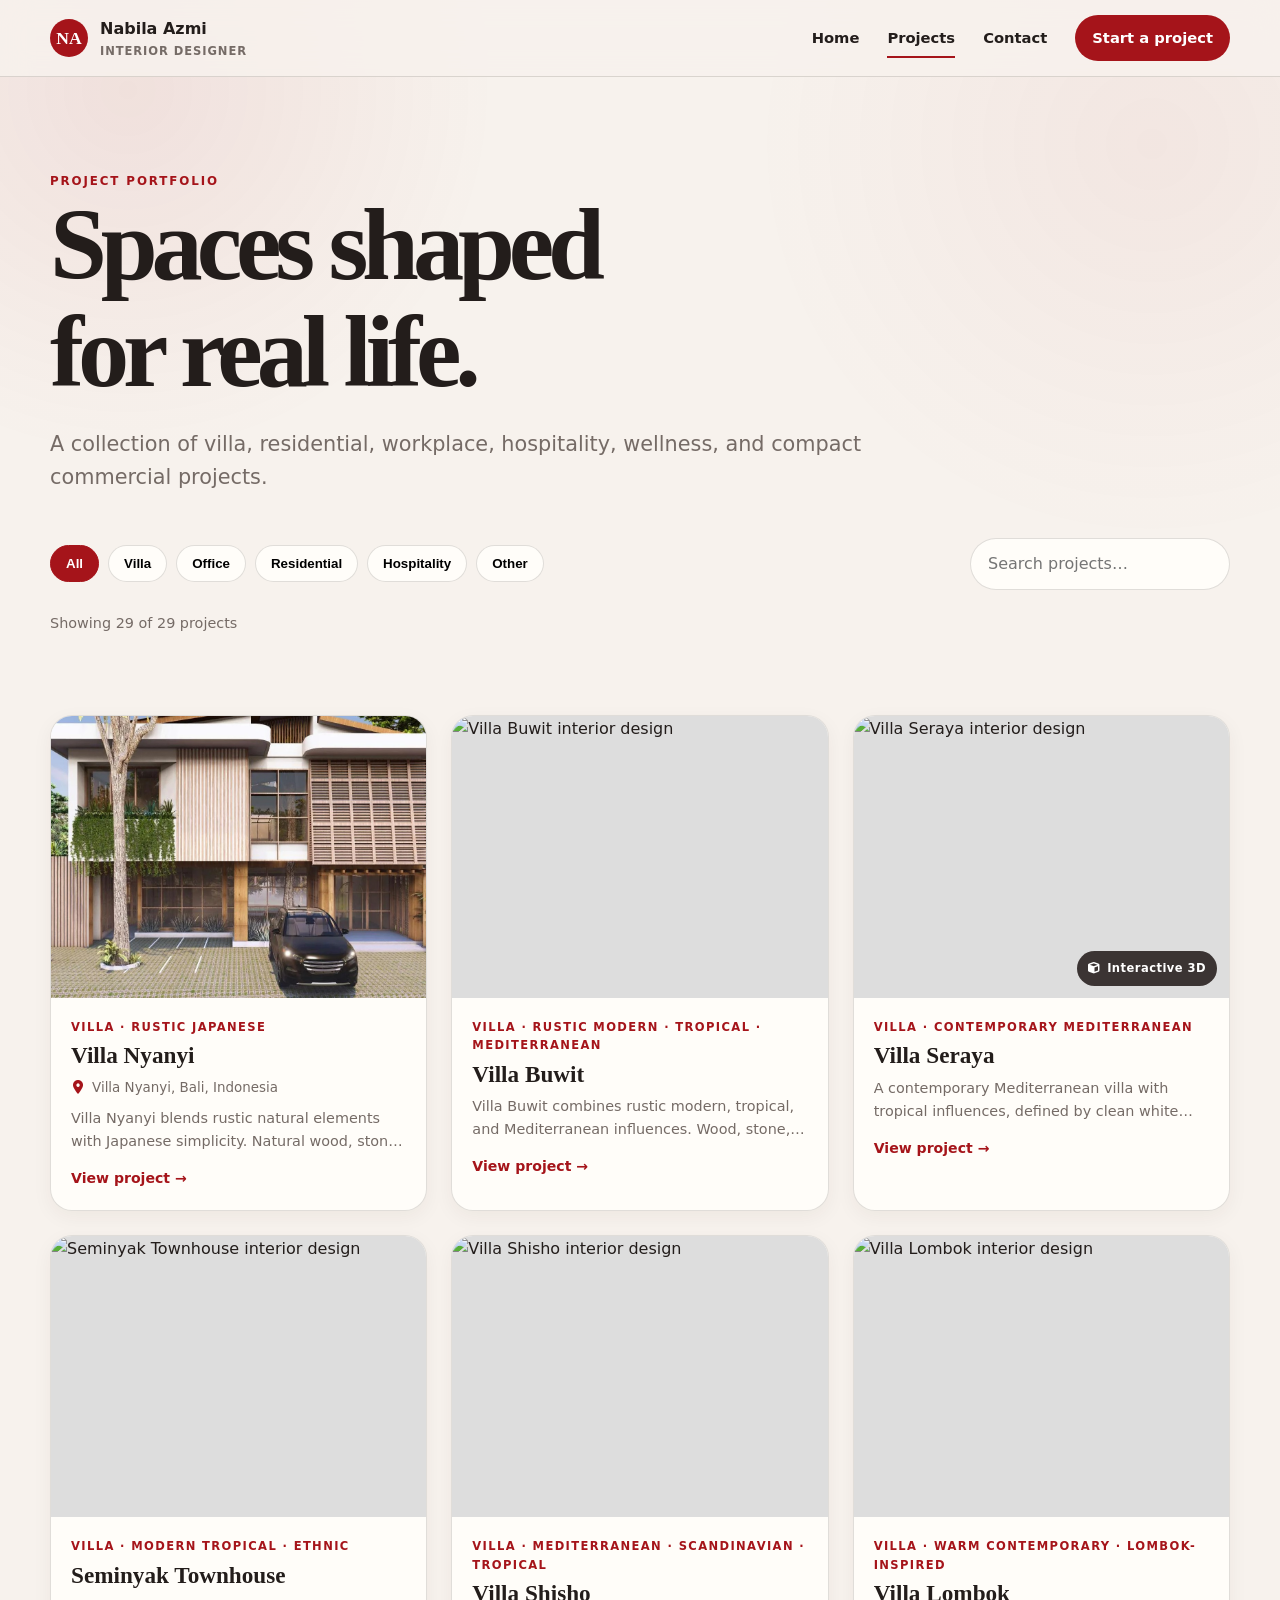
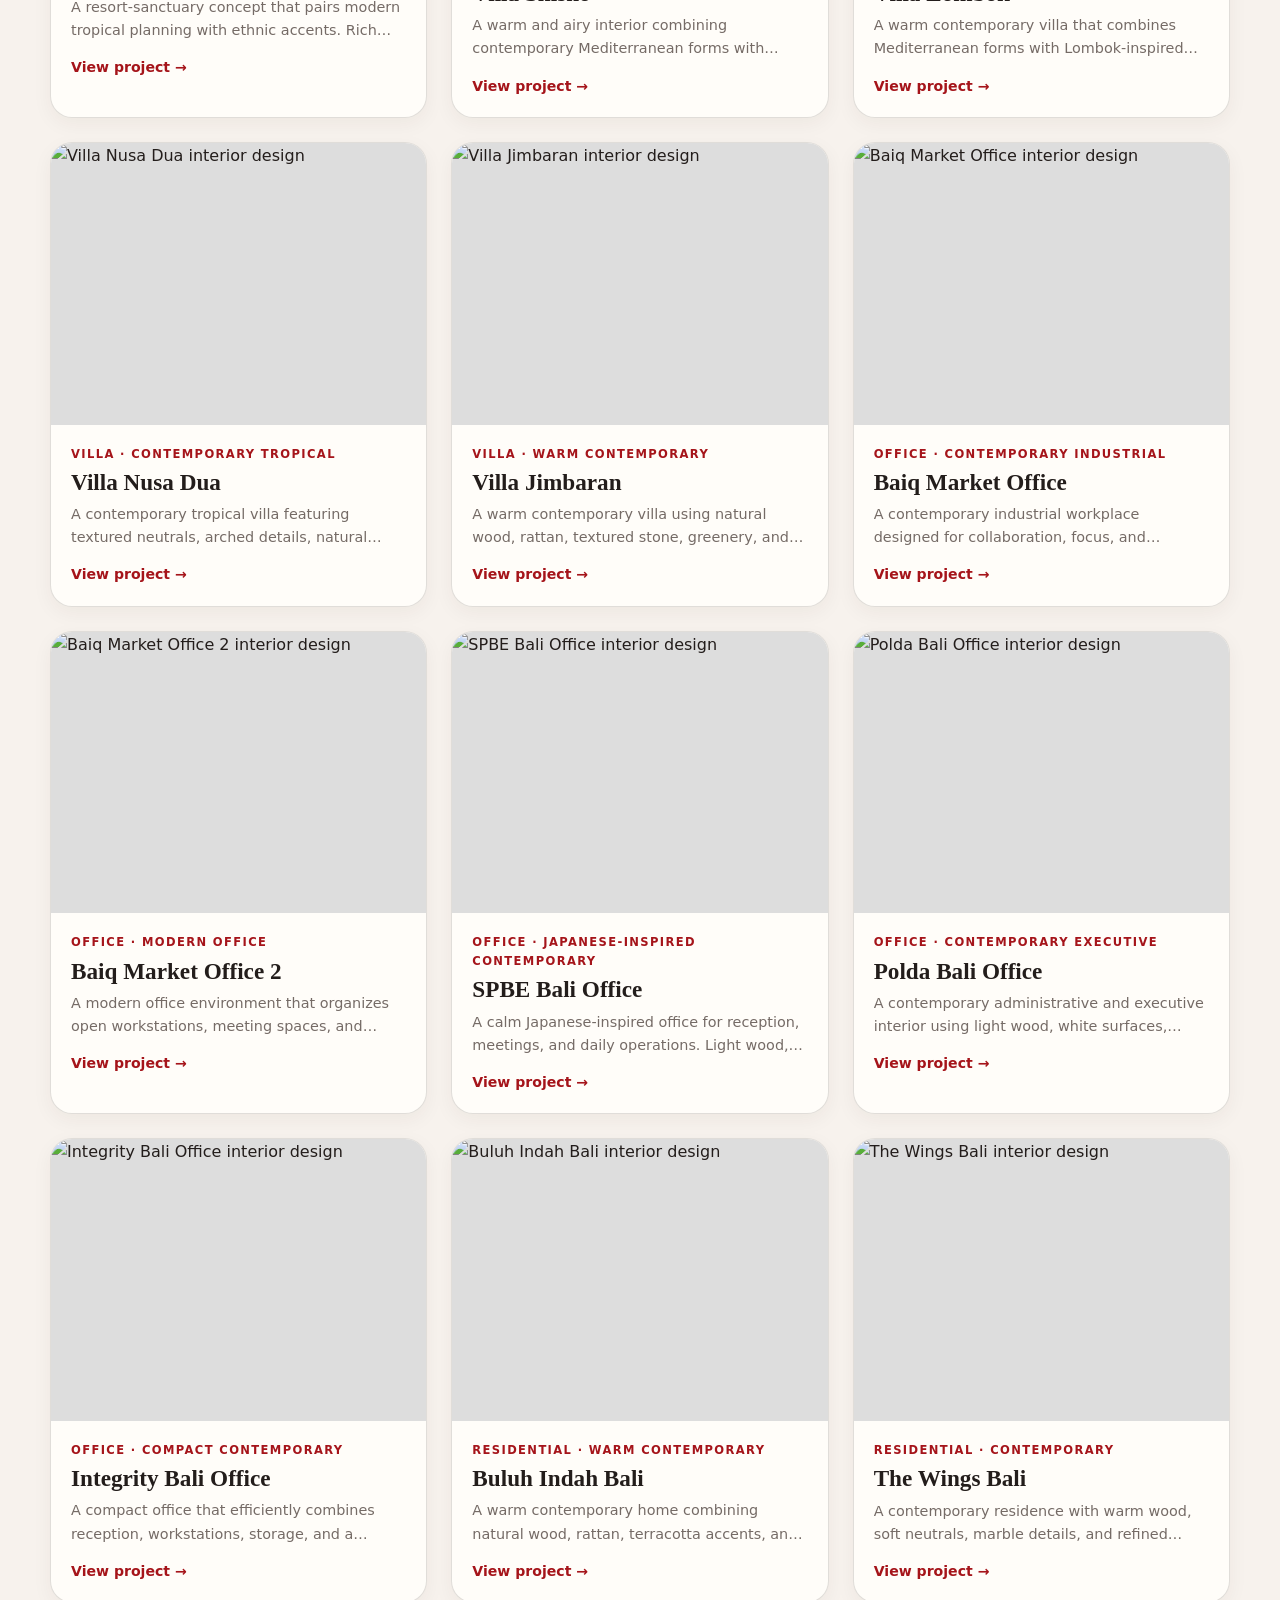
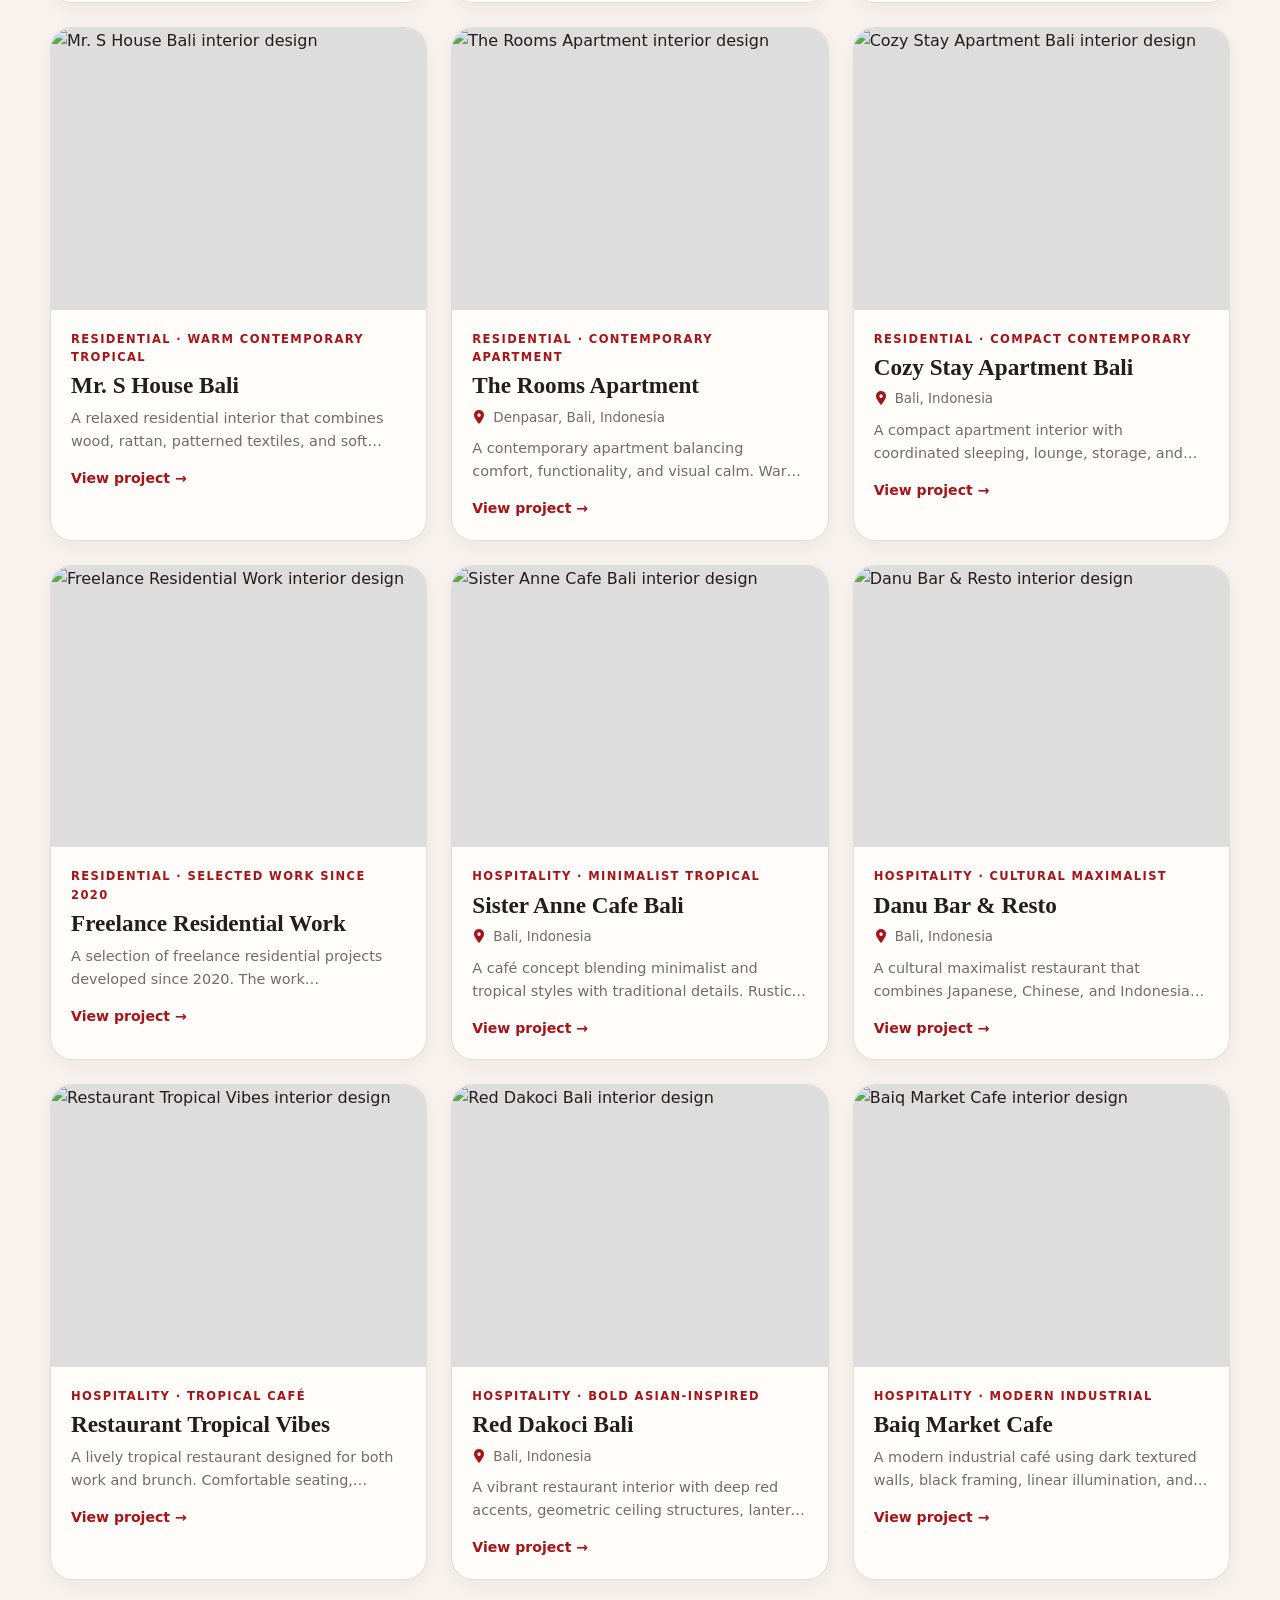
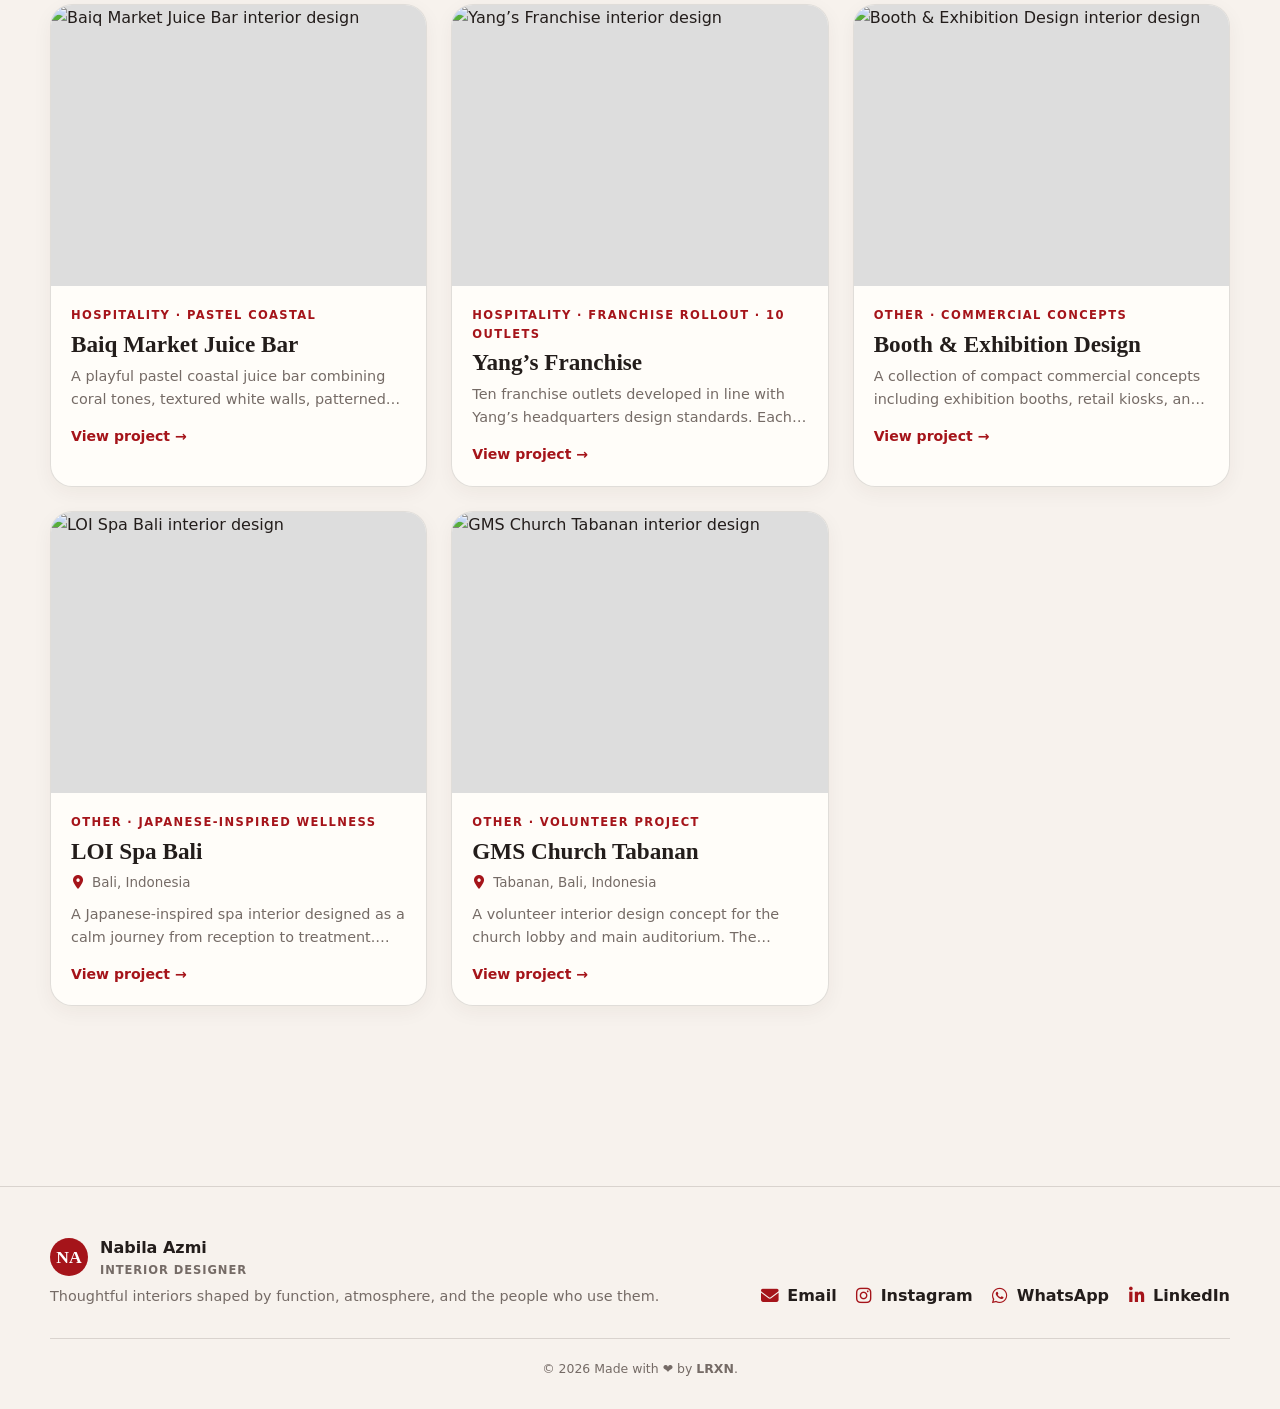
==== commit 78511478: "Add WASD drone free flight to 3D viewer" ====
--- a/projects/index.html
+++ b/projects/index.html
@@ -161,6 +161,21 @@
      </div>
     </model-viewer>
     <nav aria-label="Choose a room" class="room-picker" id="roomPicker"></nav>
+    <div class="drone-toggle"><button class="model-reset" id="toggleDrone" type="button" aria-pressed="false">Drone mode</button></div>
+    <div class="drone-help" id="droneHelp" hidden>
+     <strong>Drone mode</strong>
+     <span>WASD · Move &nbsp; Q / E · Down / up &nbsp; Shift · Faster</span>
+     <span>Drag to look · Arrow keys to turn · Esc to exit</span>
+     <small>Free flight passes through walls.</small>
+     <div class="drone-pad" aria-label="Drone movement">
+      <button type="button" data-flight="KeyW" aria-label="Fly forward">↑</button>
+      <button type="button" data-flight="KeyA" aria-label="Fly left">←</button>
+      <button type="button" data-flight="KeyS" aria-label="Fly backward">↓</button>
+      <button type="button" data-flight="KeyD" aria-label="Fly right">→</button>
+      <button type="button" data-flight="KeyQ" aria-label="Fly down">Down</button>
+      <button type="button" data-flight="KeyE" aria-label="Fly up">Up</button>
+     </div>
+    </div>
     <aside aria-labelledby="roomTitle" class="room-info" id="roomInfo" hidden>
      <span class="room-eyebrow">Room tour</span>
      <h3 id="roomTitle"></h3>
@@ -246,6 +261,7 @@
   </script>
   <script src="/assets/script.js">
   </script>
+  <script src="/assets/drone.js"></script>
  </body>
 </html>
 
--- a/assets/styles.css
+++ b/assets/styles.css
@@ -936,8 +936,31 @@
 .room-info p { color: var(--muted); font-size: .85rem; line-height: 1.6; }
 .room-info img { width: 100%; aspect-ratio: 4/3; object-fit: cover; border-radius: 12px; margin: 14px 0; }
 .room-info .model-reset { width: 100%; justify-content: center; padding: 0 8px; }
+.drone-toggle { position: absolute; right: 90px; top: 29px; z-index: 5; }
+.drone-toggle button:disabled { opacity: .5; cursor: wait; }
+.drone-help {
+  position: absolute; z-index: 4; left: 50%; bottom: 24px;
+  transform: translateX(-50%); display: grid; gap: 7px;
+  width: max-content; max-width: calc(100% - 28px); padding: 18px;
+  border-radius: 20px; color: #241916; background: rgba(255,253,249,.94);
+  box-shadow: 0 15px 45px rgba(46,31,26,.2); text-align: center; font-size: .8rem;
+}
+.drone-help[hidden] { display: none; }
+.drone-help small { color: var(--muted); }
+.drone-pad { display: flex; justify-content: center; gap: 5px; }
+.drone-pad button { border: 1px solid var(--line); border-radius: 9px; padding: 10px 14px; background: white; color: var(--accent); font-weight: 800; touch-action: none; }
+.drone-pad button:active { background: var(--accent); color: white; }
+.drone-active .room-picker, .drone-active .room-hotspot, .drone-active .model-controls { display: none; }
+.drone-active model-viewer { touch-action: none; cursor: crosshair; }
+@media(max-width:700px) {
+  .drone-toggle { top: 106px; right: 16px; }
+  .drone-active .drone-toggle { top: 106px; }
+  .drone-help { font-size: .7rem; width: calc(100% - 28px); }
+  .drone-pad button { padding: 10px 12px; }
+}
 @media(max-width:700px) {
   .room-picker { top: 104px; left: 14px; right: 14px; display: flex; overflow-x: auto; padding-bottom: 6px; }
+  .model-stage .room-picker { top: 164px; }
   .room-picker button { white-space: nowrap; font-size: .7rem; padding: 9px 12px; }
   .room-info { top: auto; bottom: 145px; right: 14px; left: 14px; width: auto; max-height: 31%; padding: 14px; }
   .room-info img { display: none; }
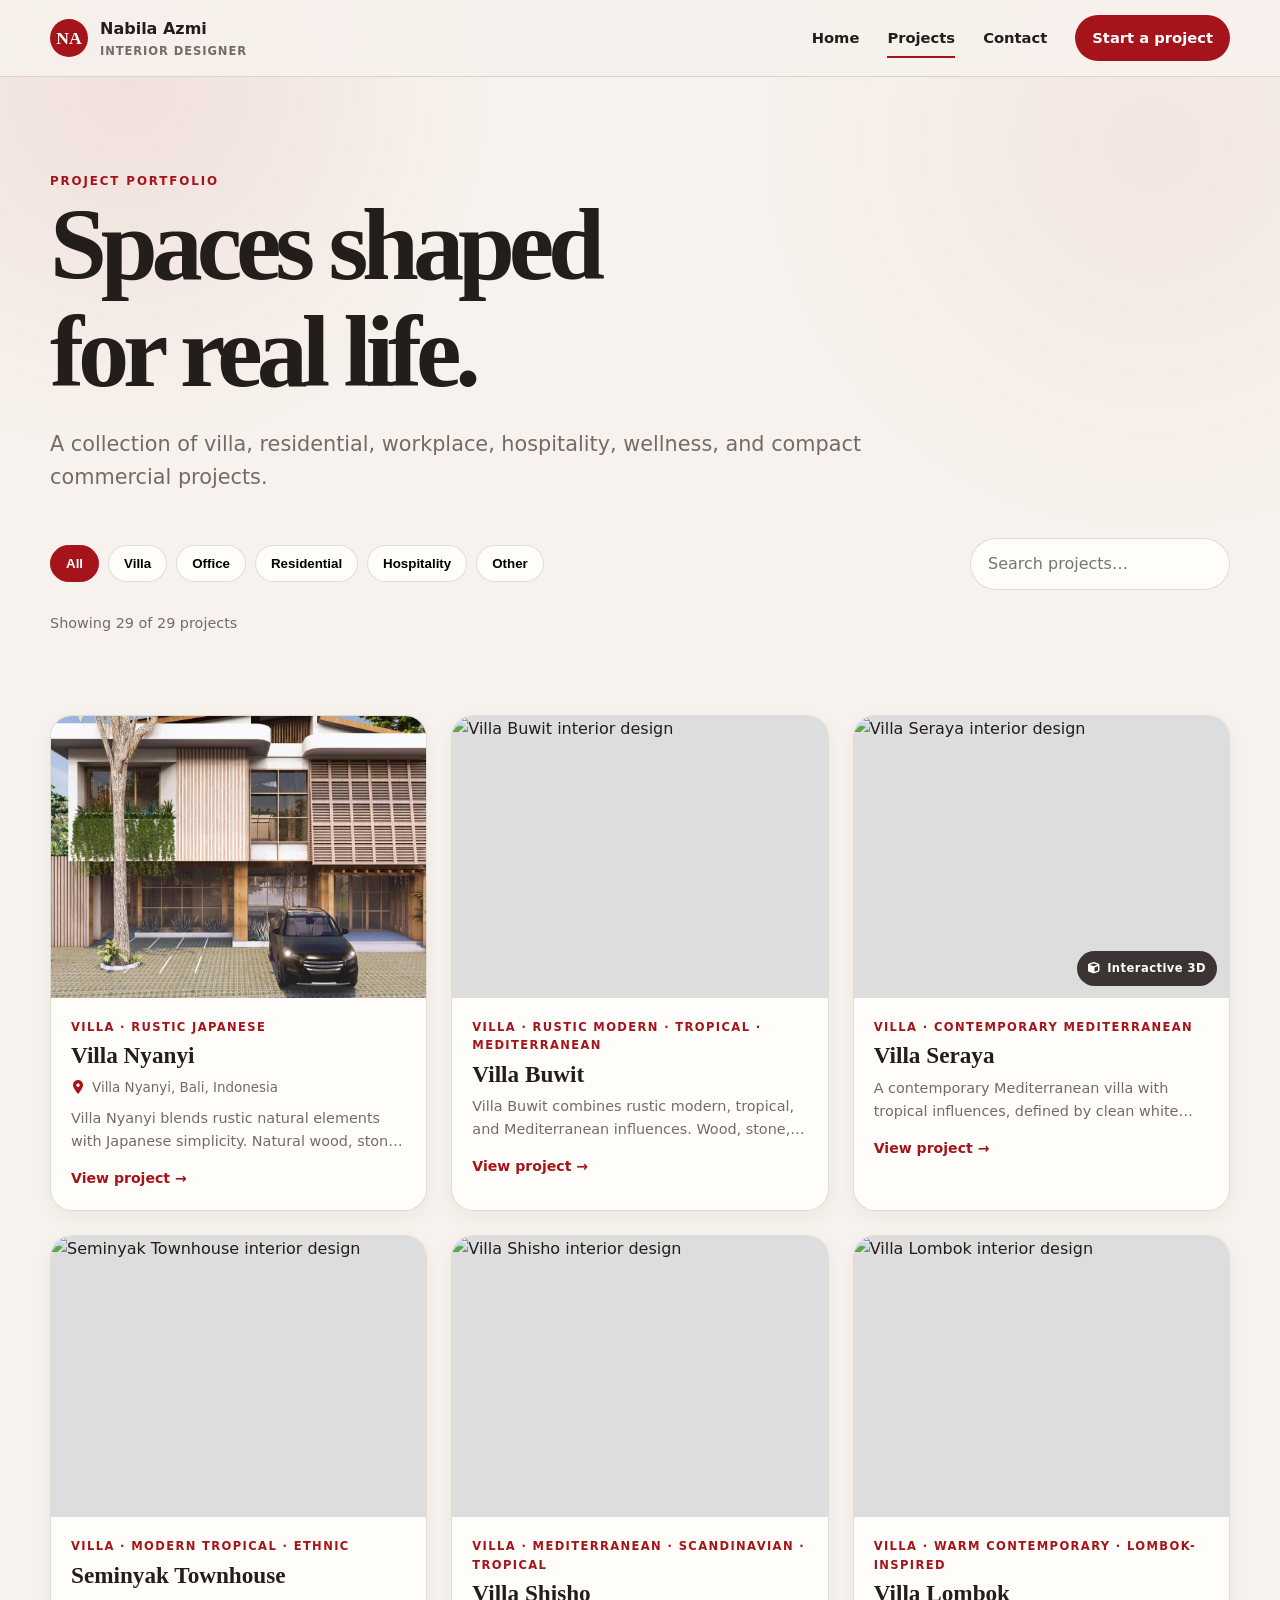
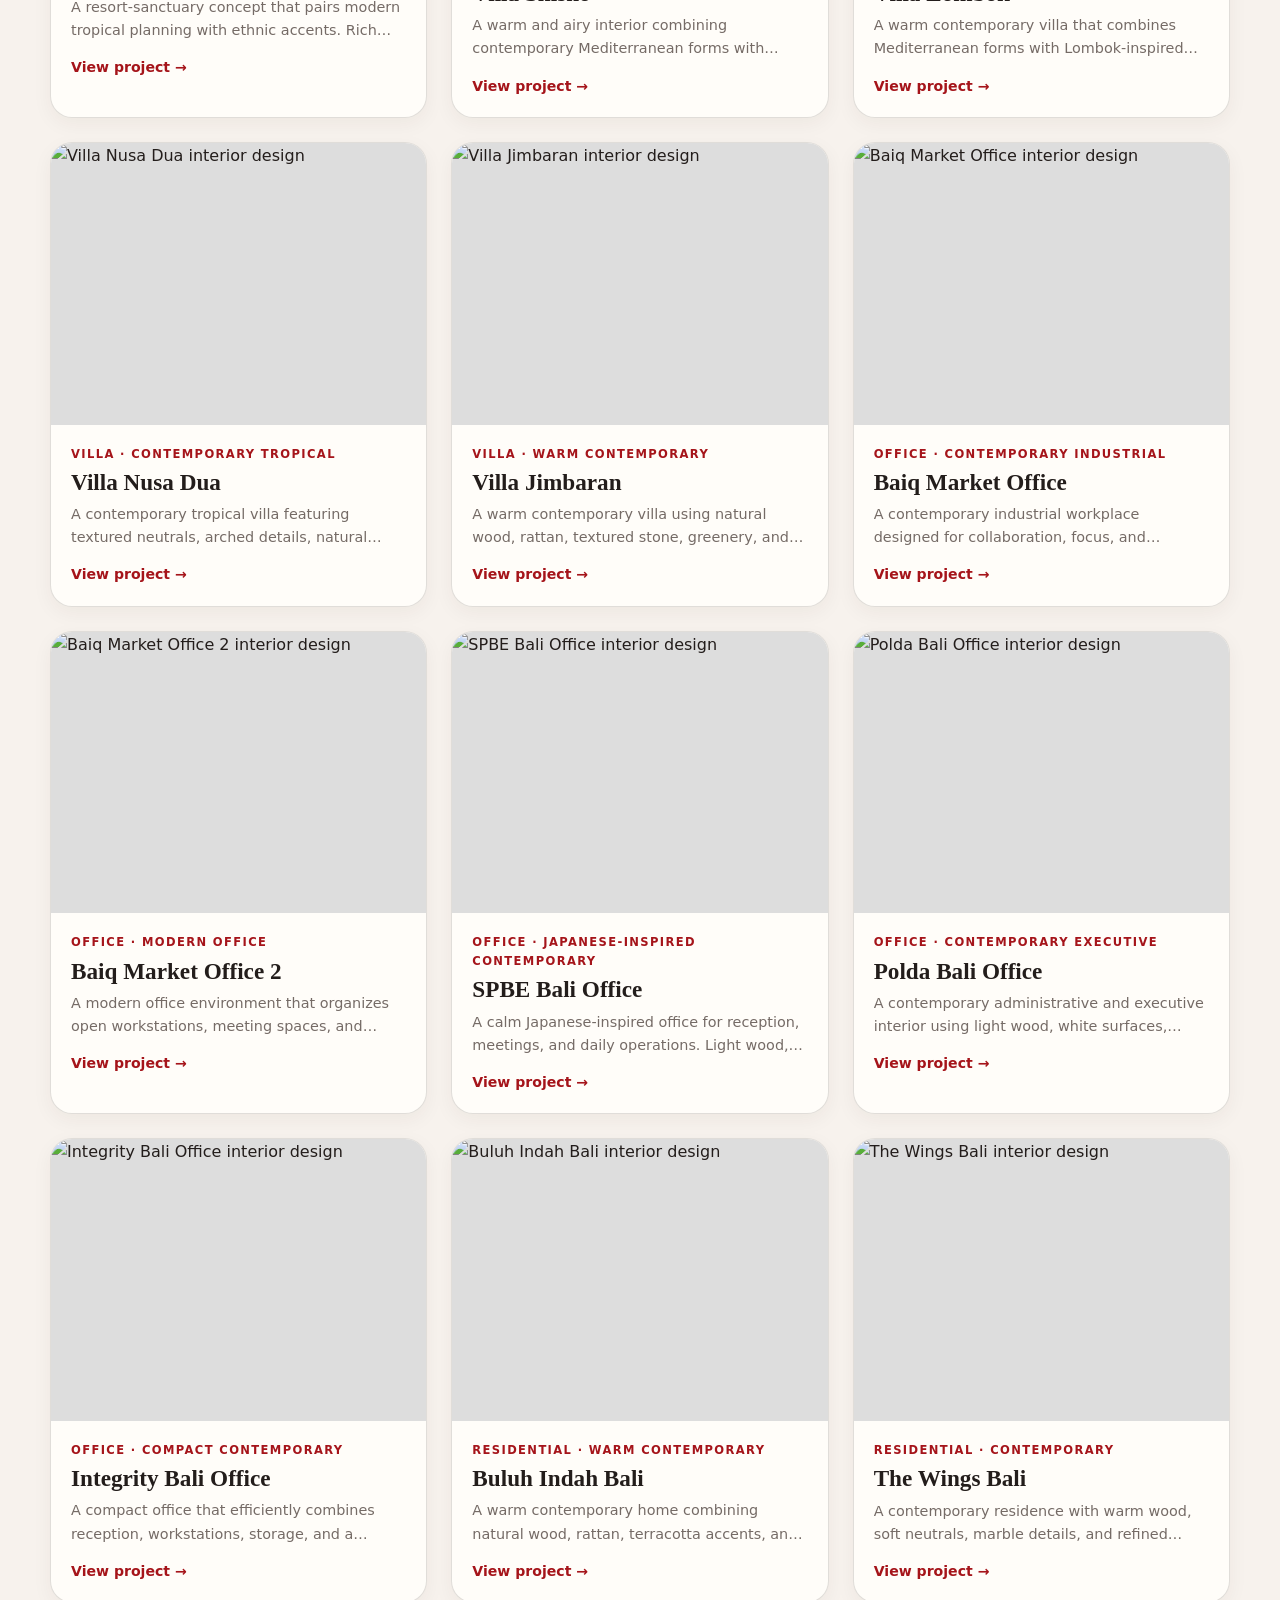
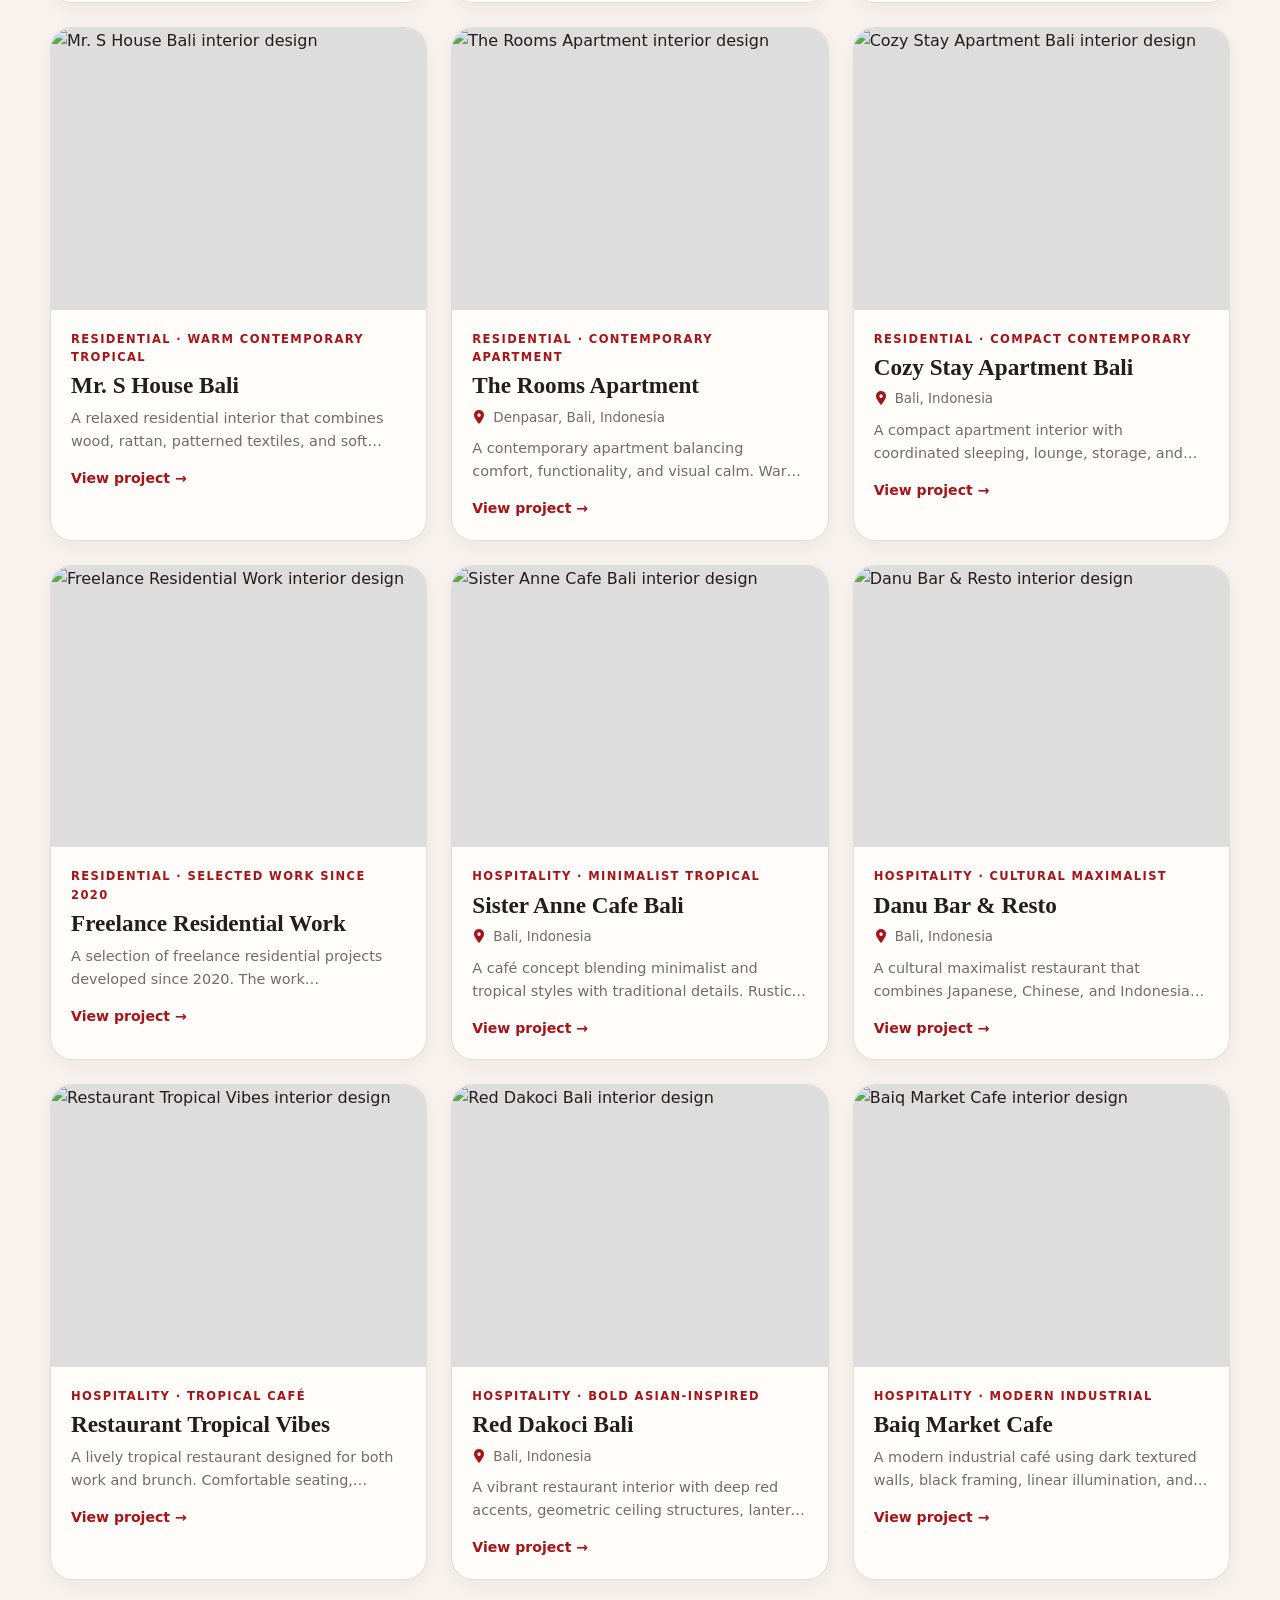
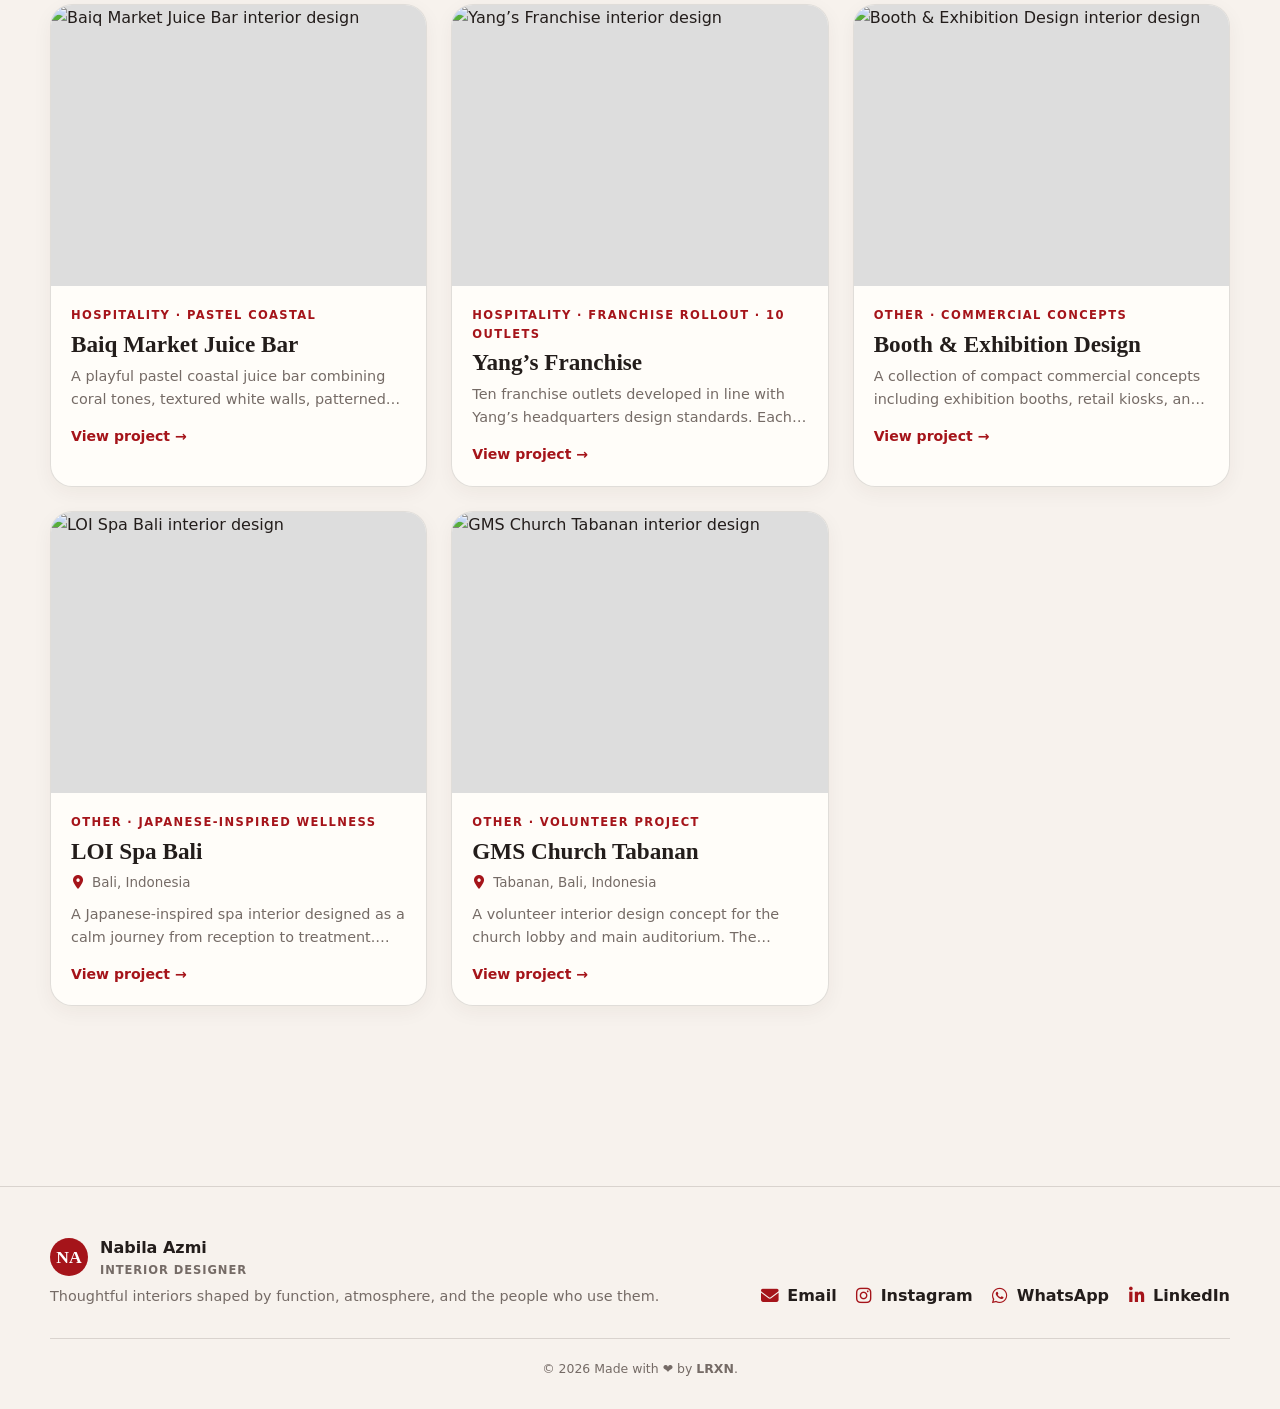
==== commit a1820d3c: "Add scroll FOV control and faster drone boost" ====
--- a/projects/index.html
+++ b/projects/index.html
@@ -165,7 +165,7 @@
     <div class="drone-help" id="droneHelp" hidden>
      <strong>Drone mode</strong>
      <span>WASD · Move &nbsp; Q / E · Down / up &nbsp; Shift · Faster</span>
-     <span>Drag to look · Arrow keys to turn · Esc to exit</span>
+     <span>Drag to look · Scroll to change FOV · Arrow keys to turn · Esc to exit</span>
      <small>Free flight passes through walls.</small>
      <div class="drone-pad" aria-label="Drone movement">
       <button type="button" data-flight="KeyW" aria-label="Fly forward">↑</button>
